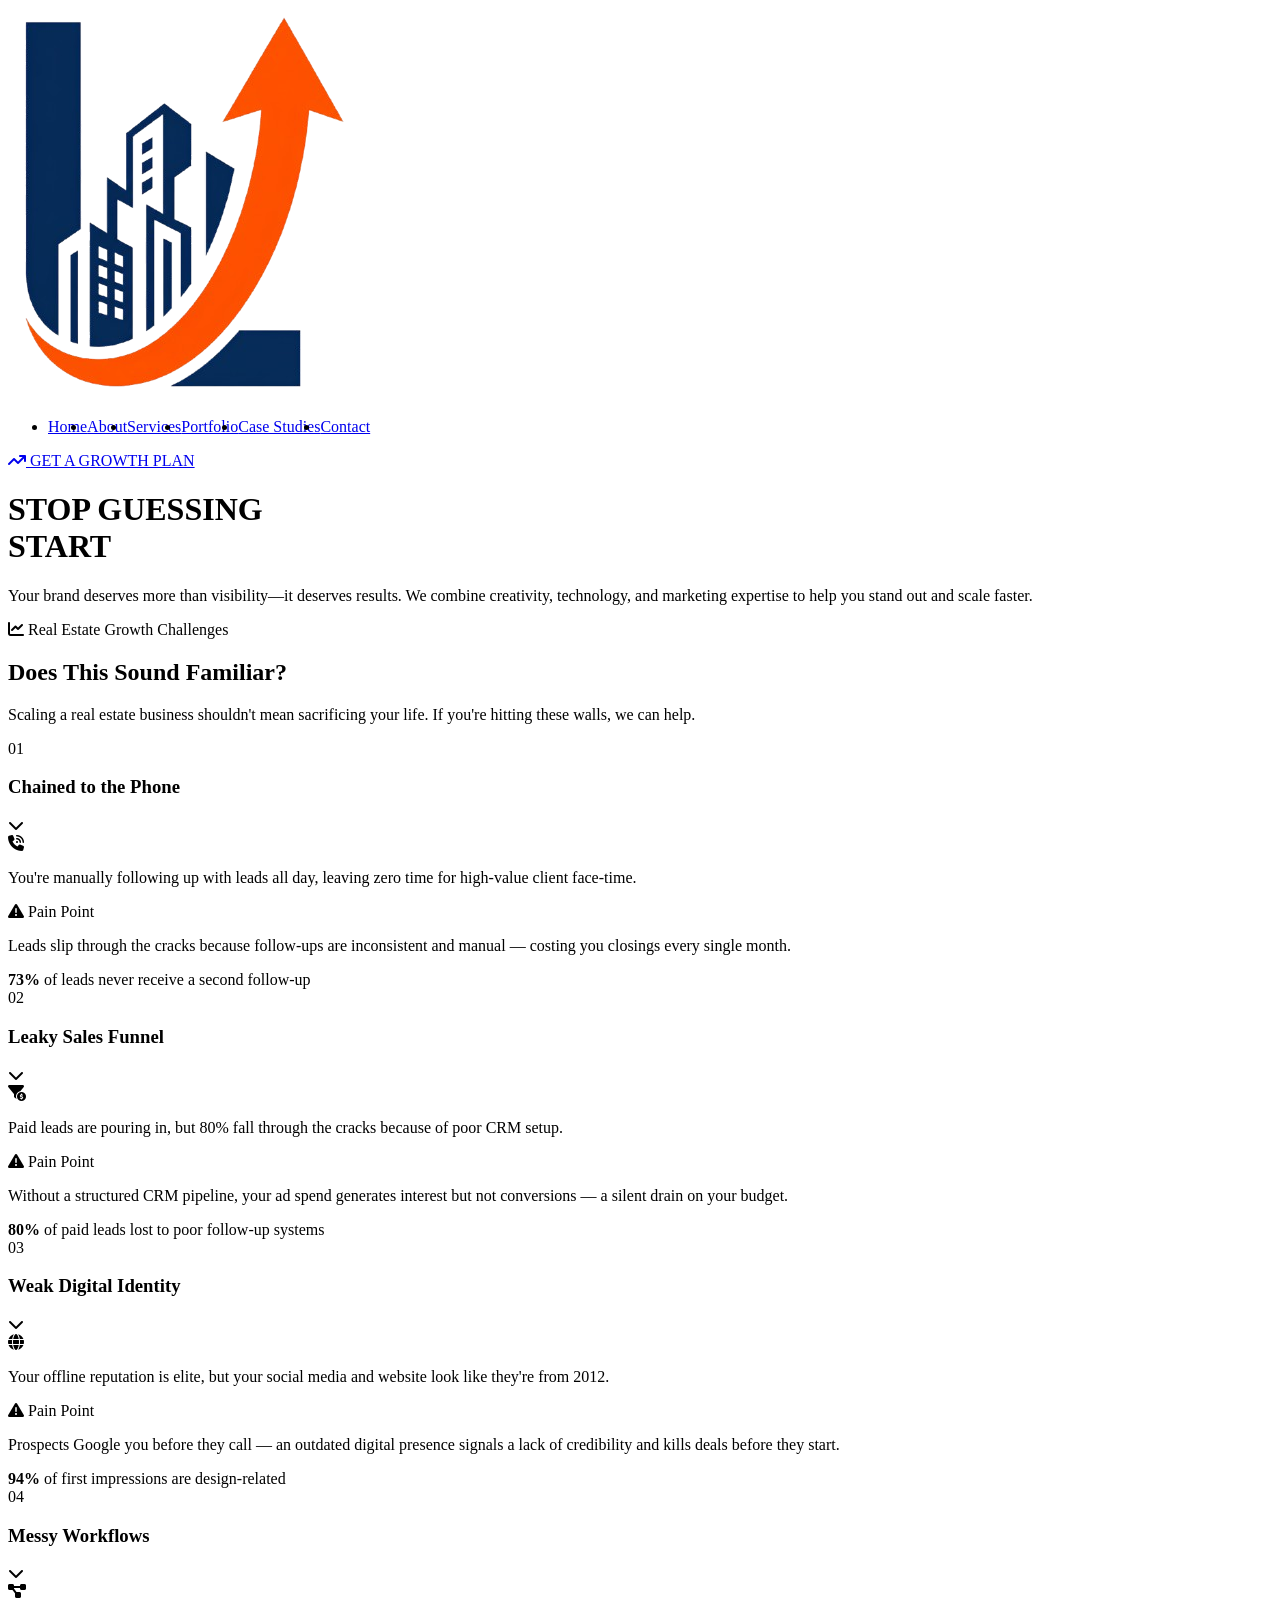
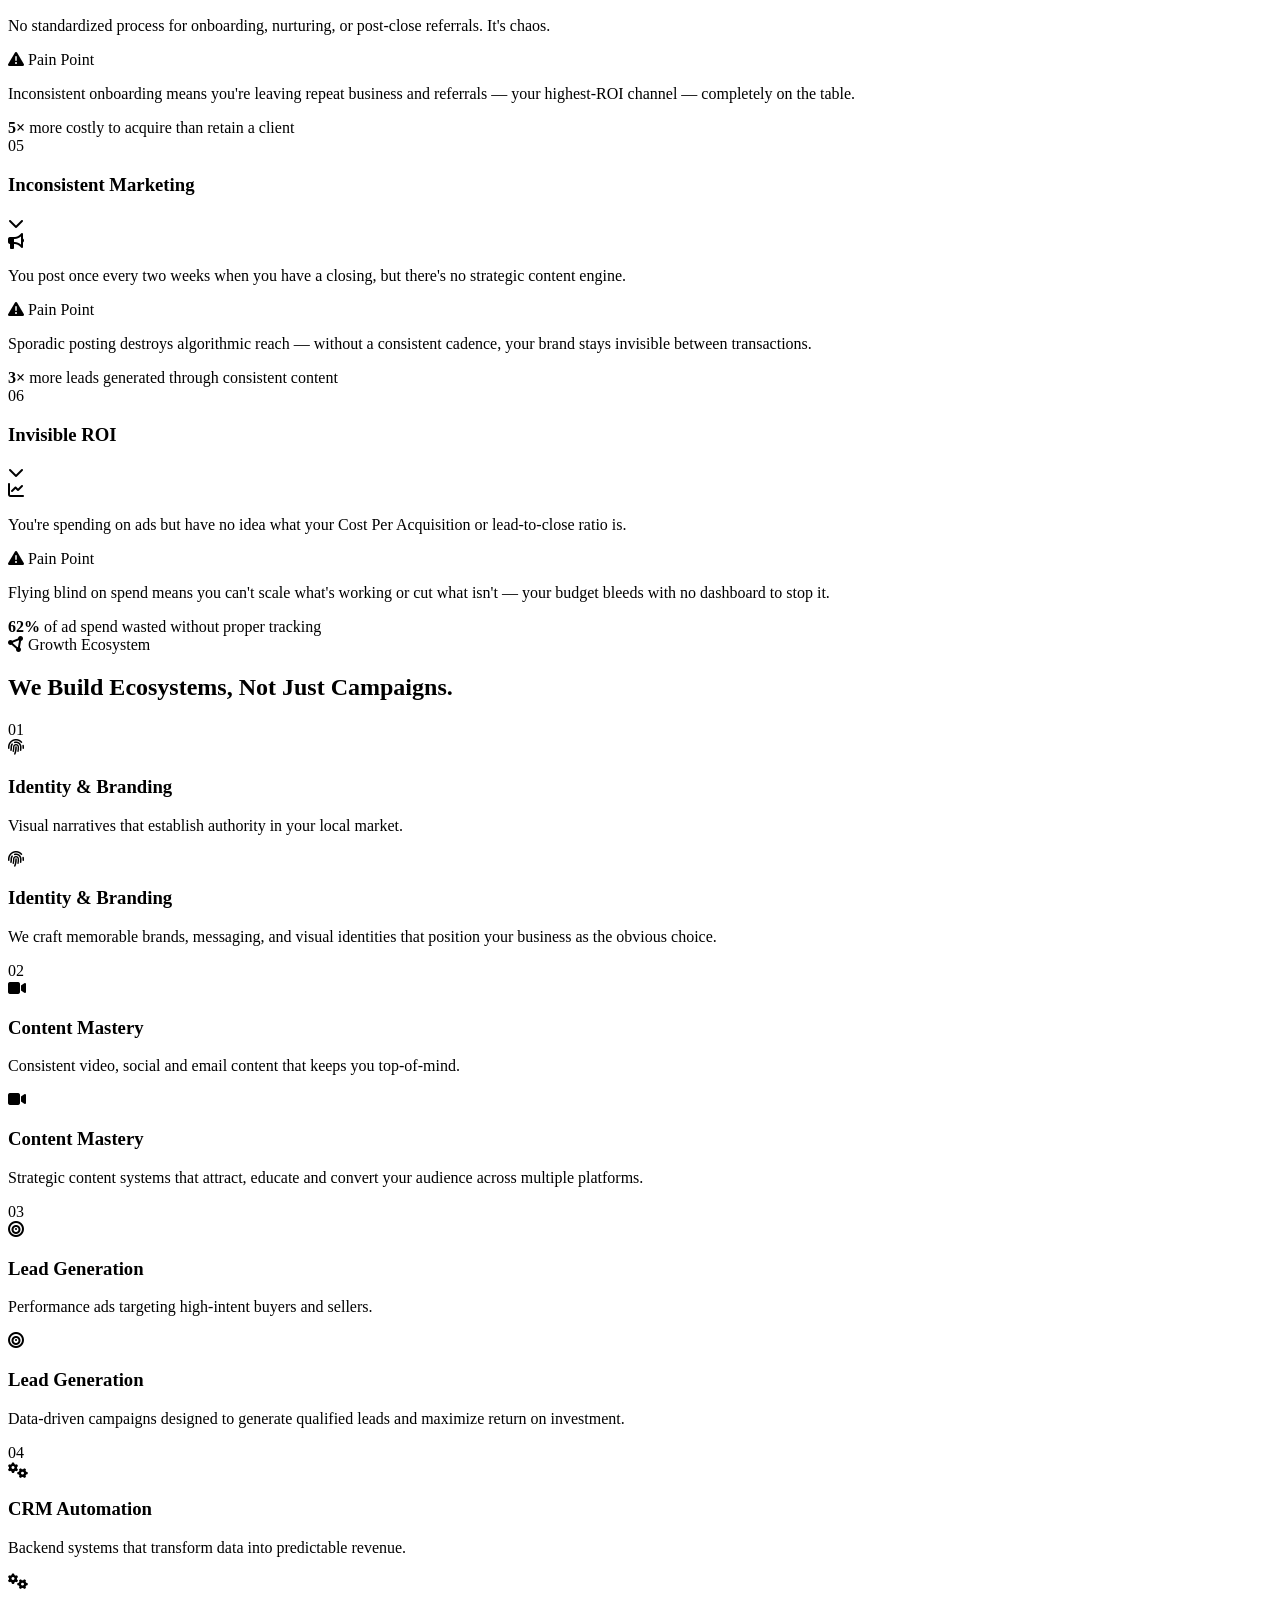
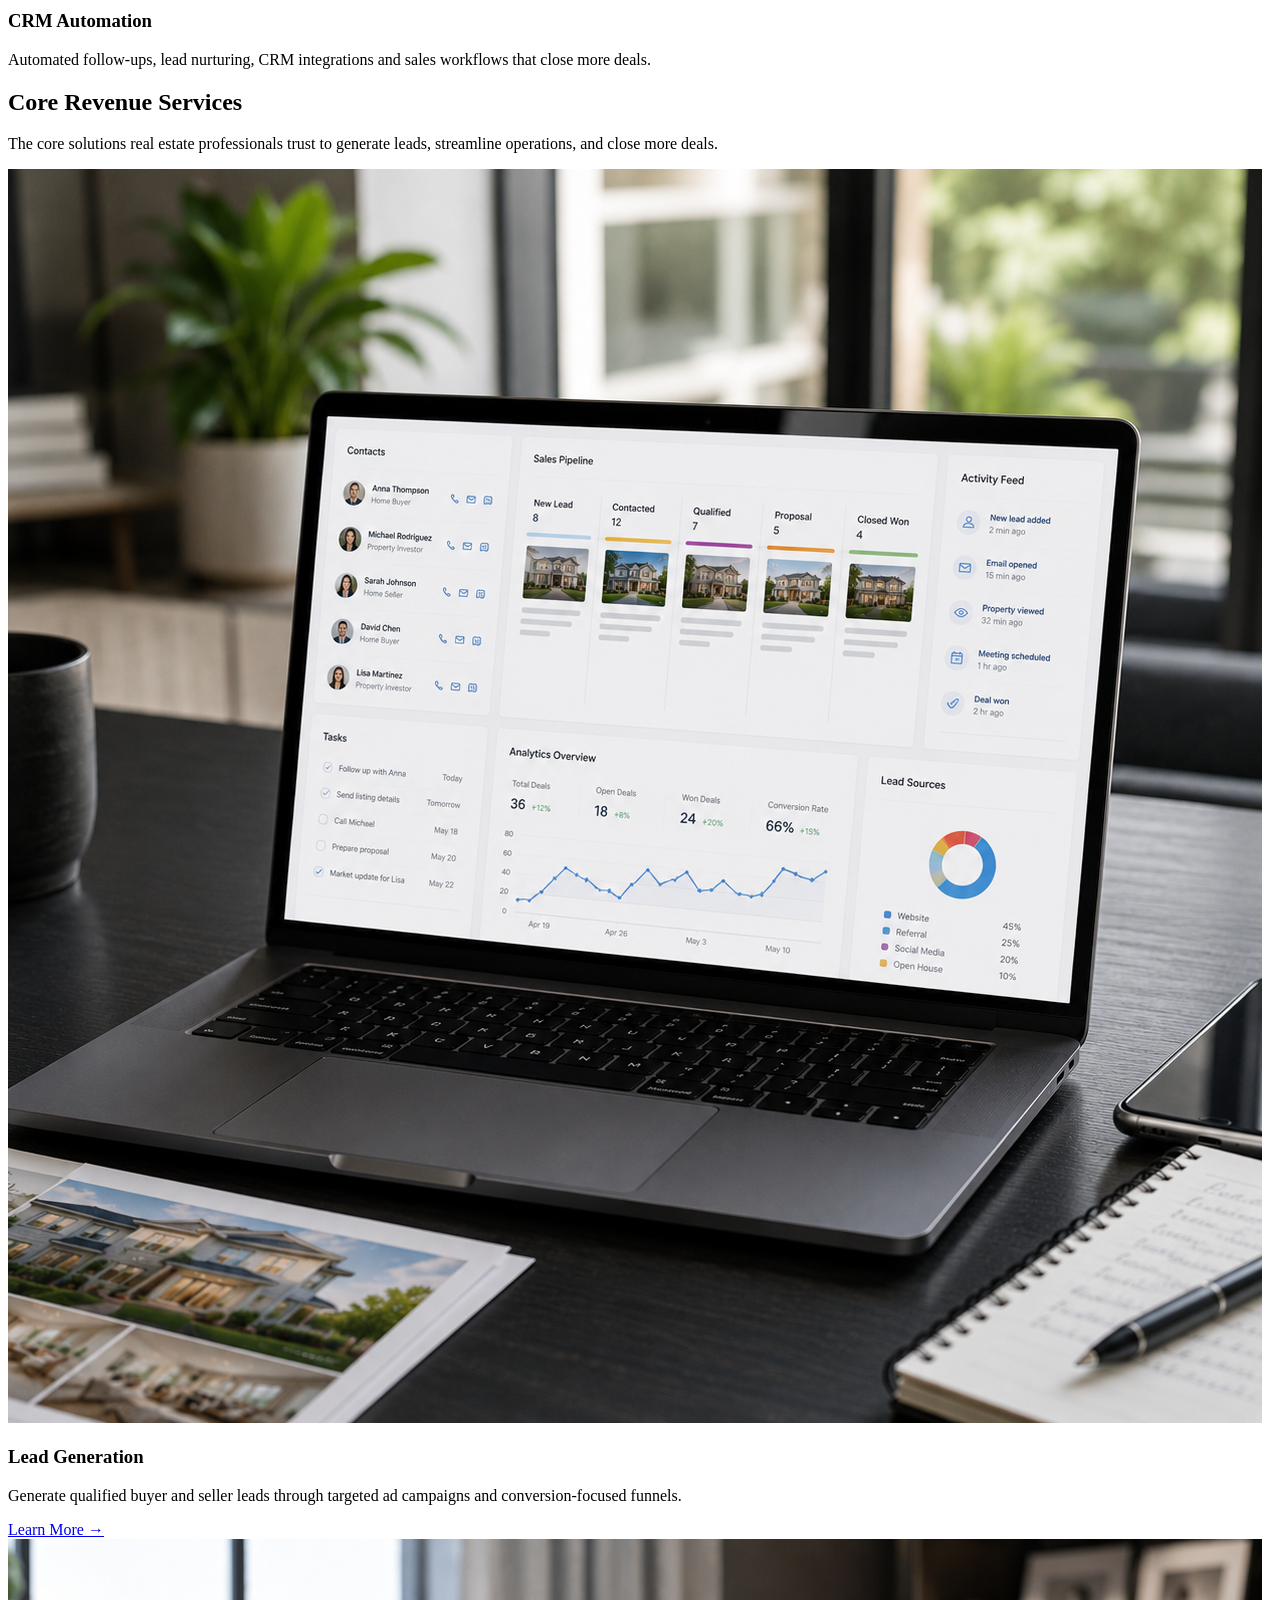
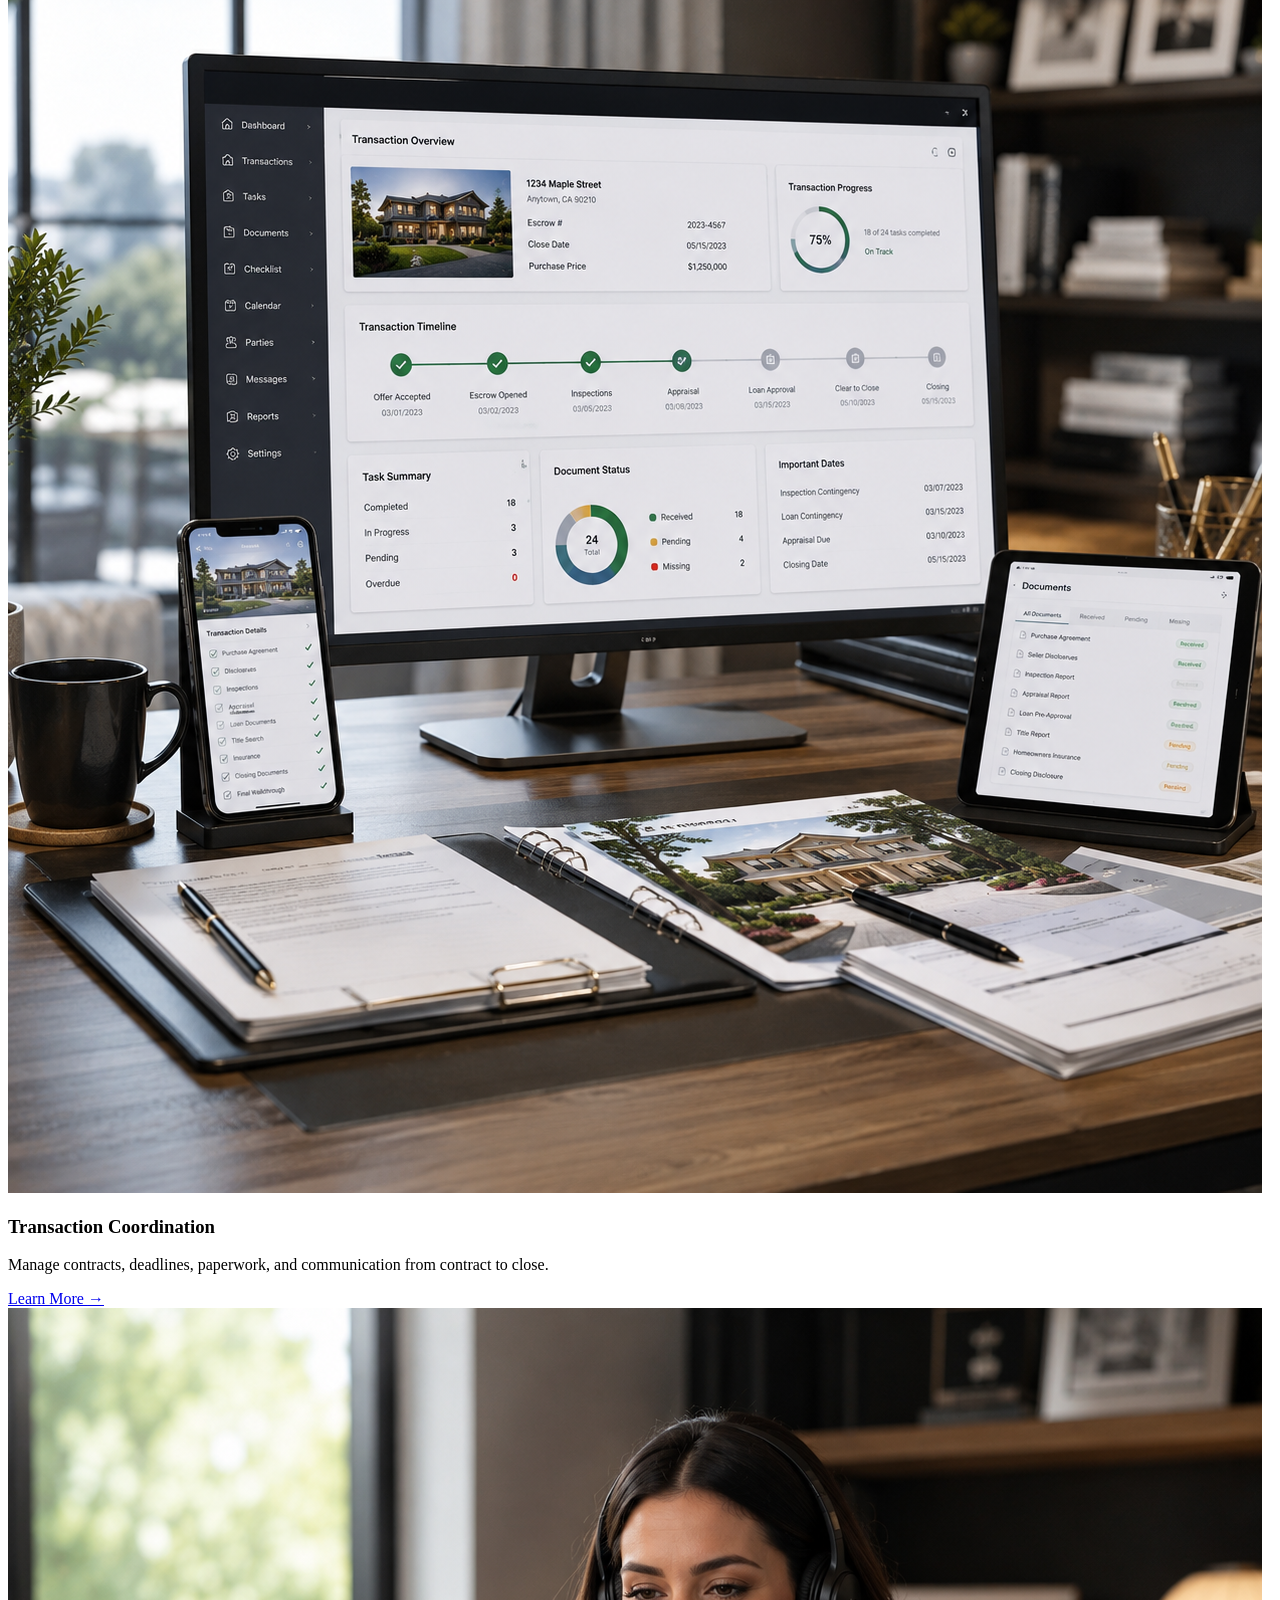
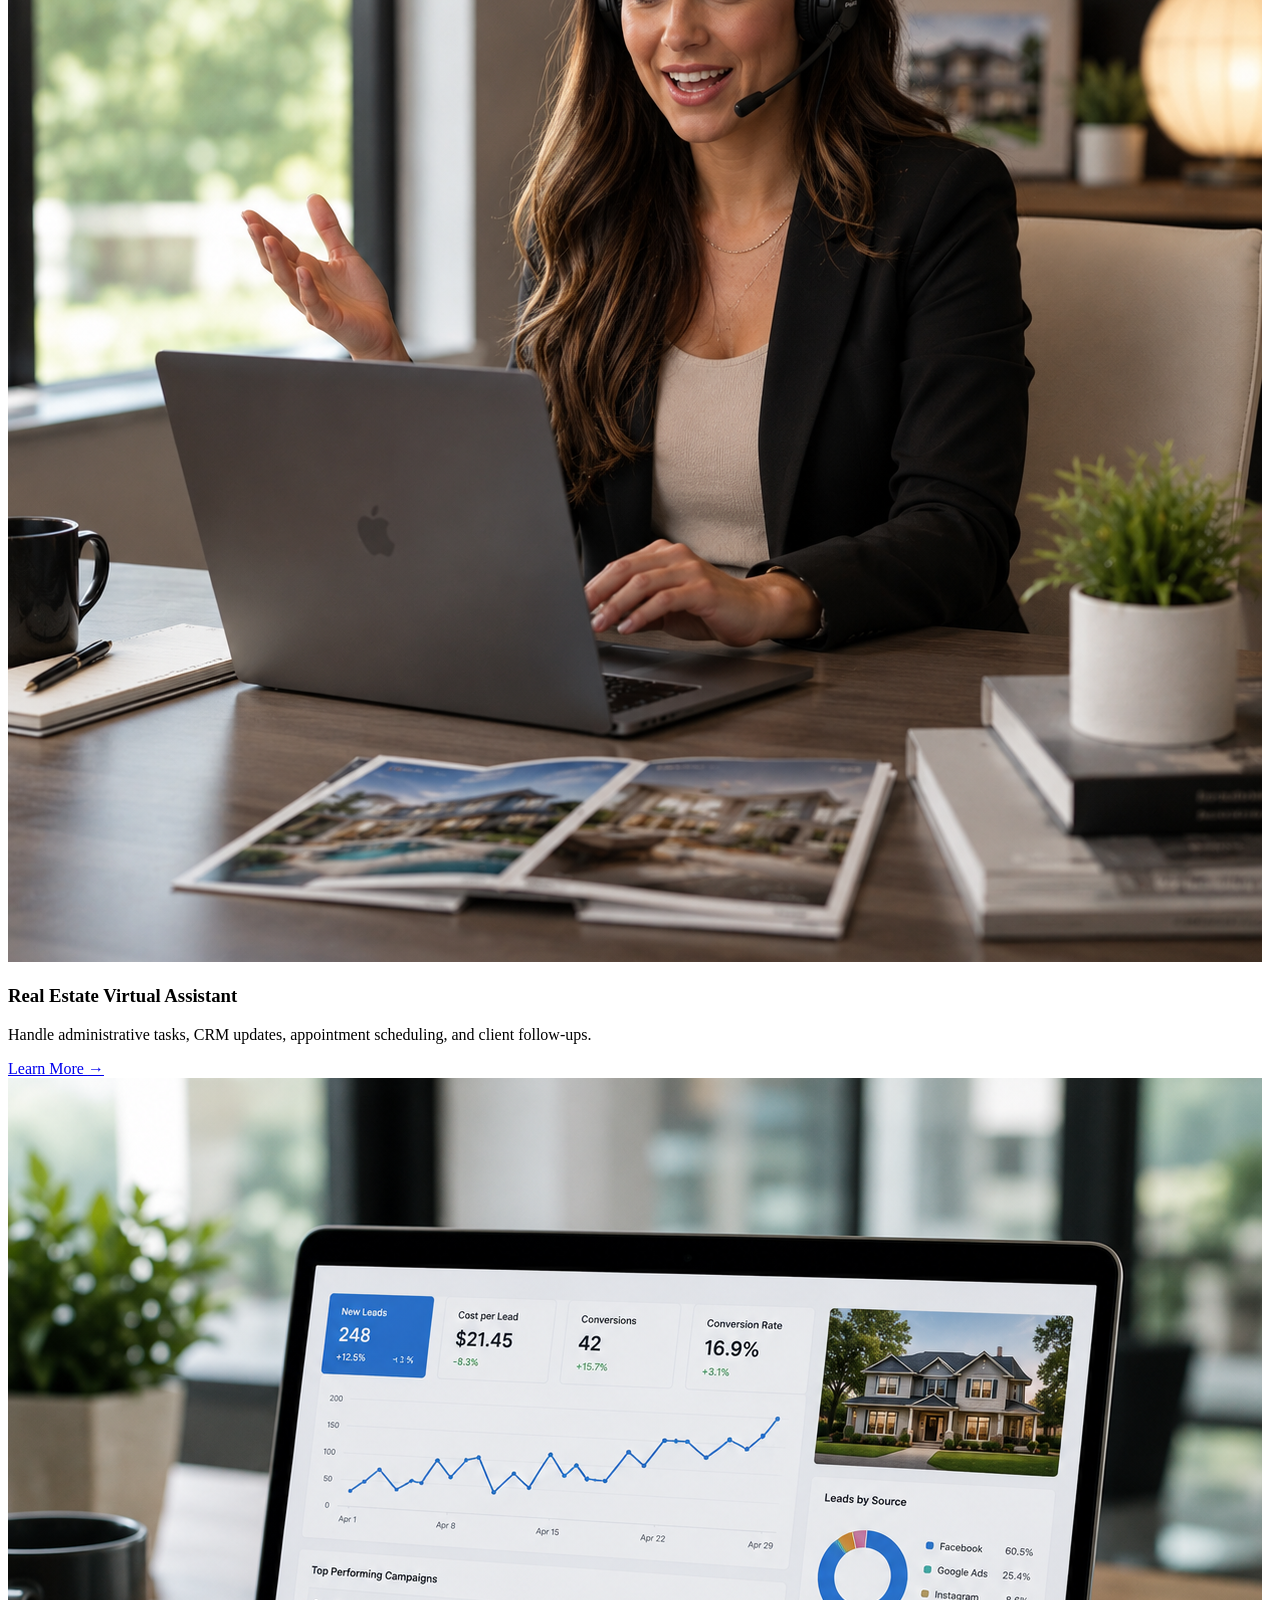
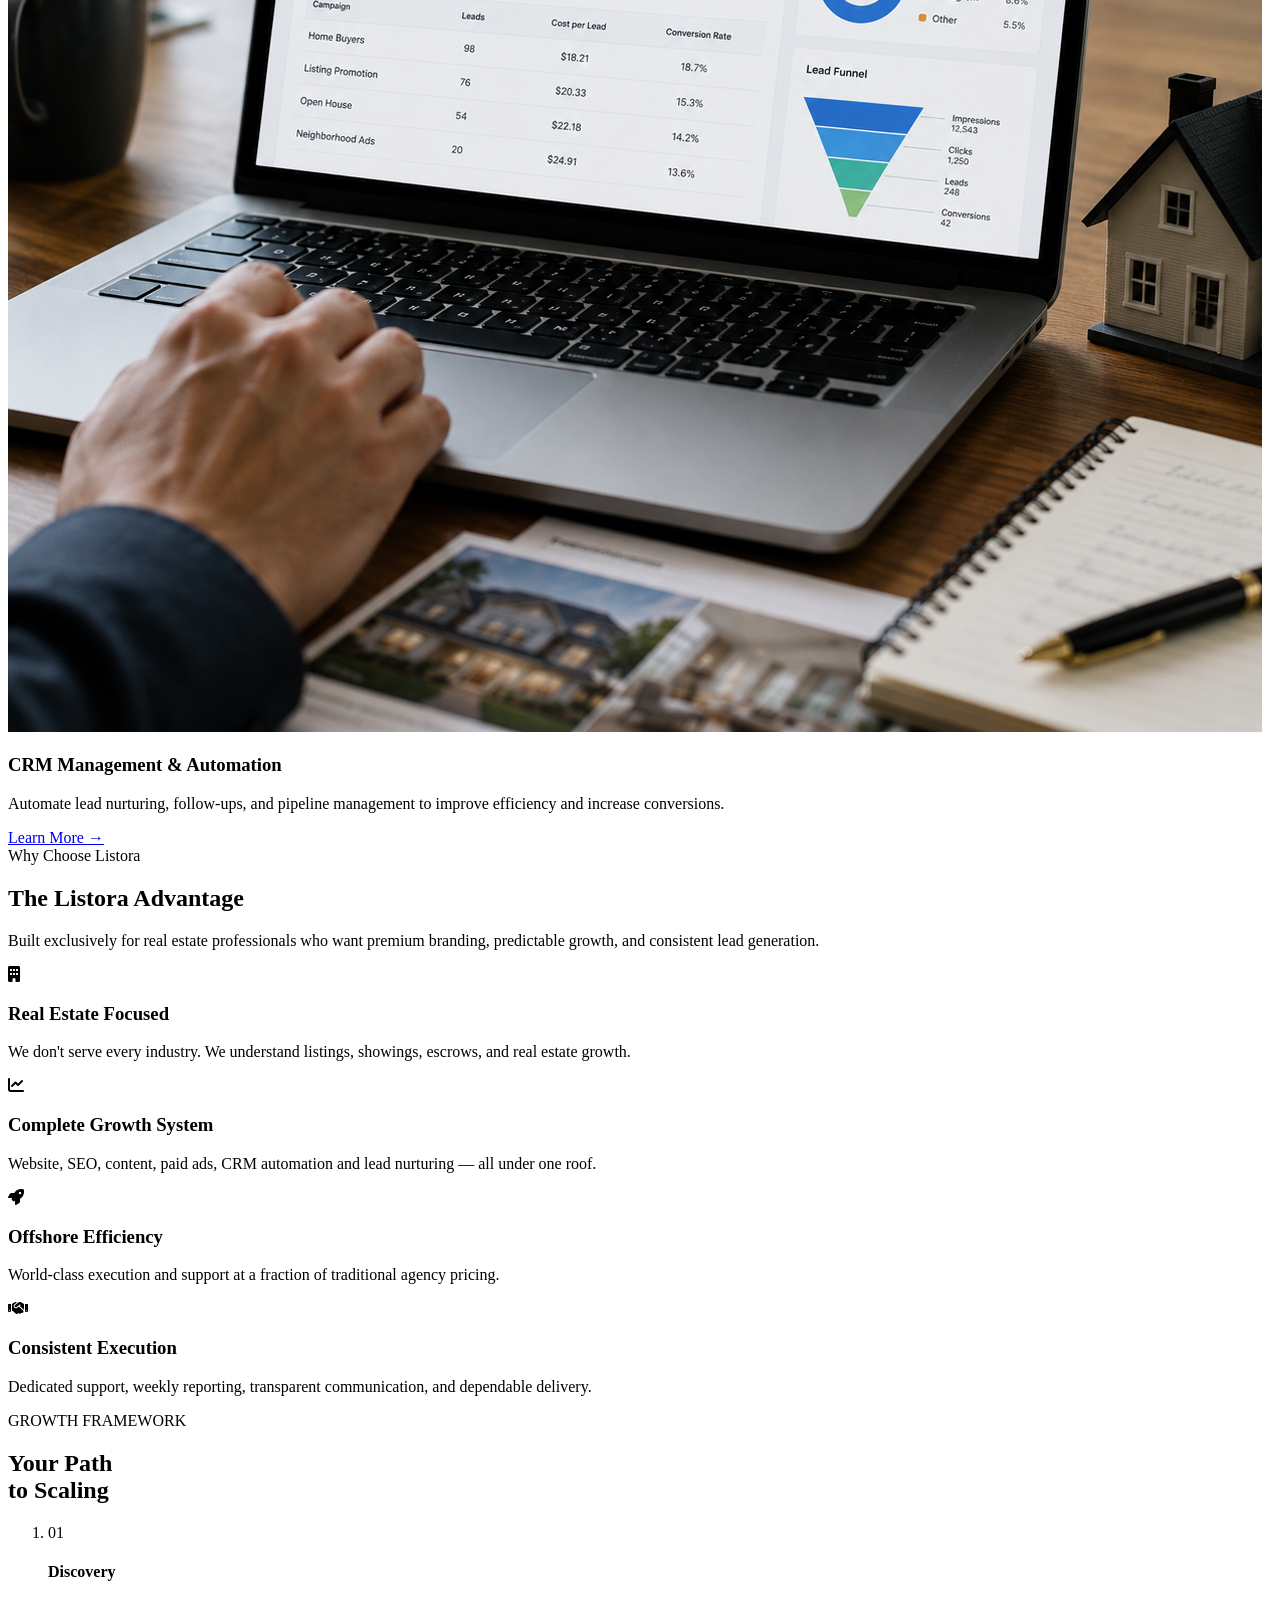
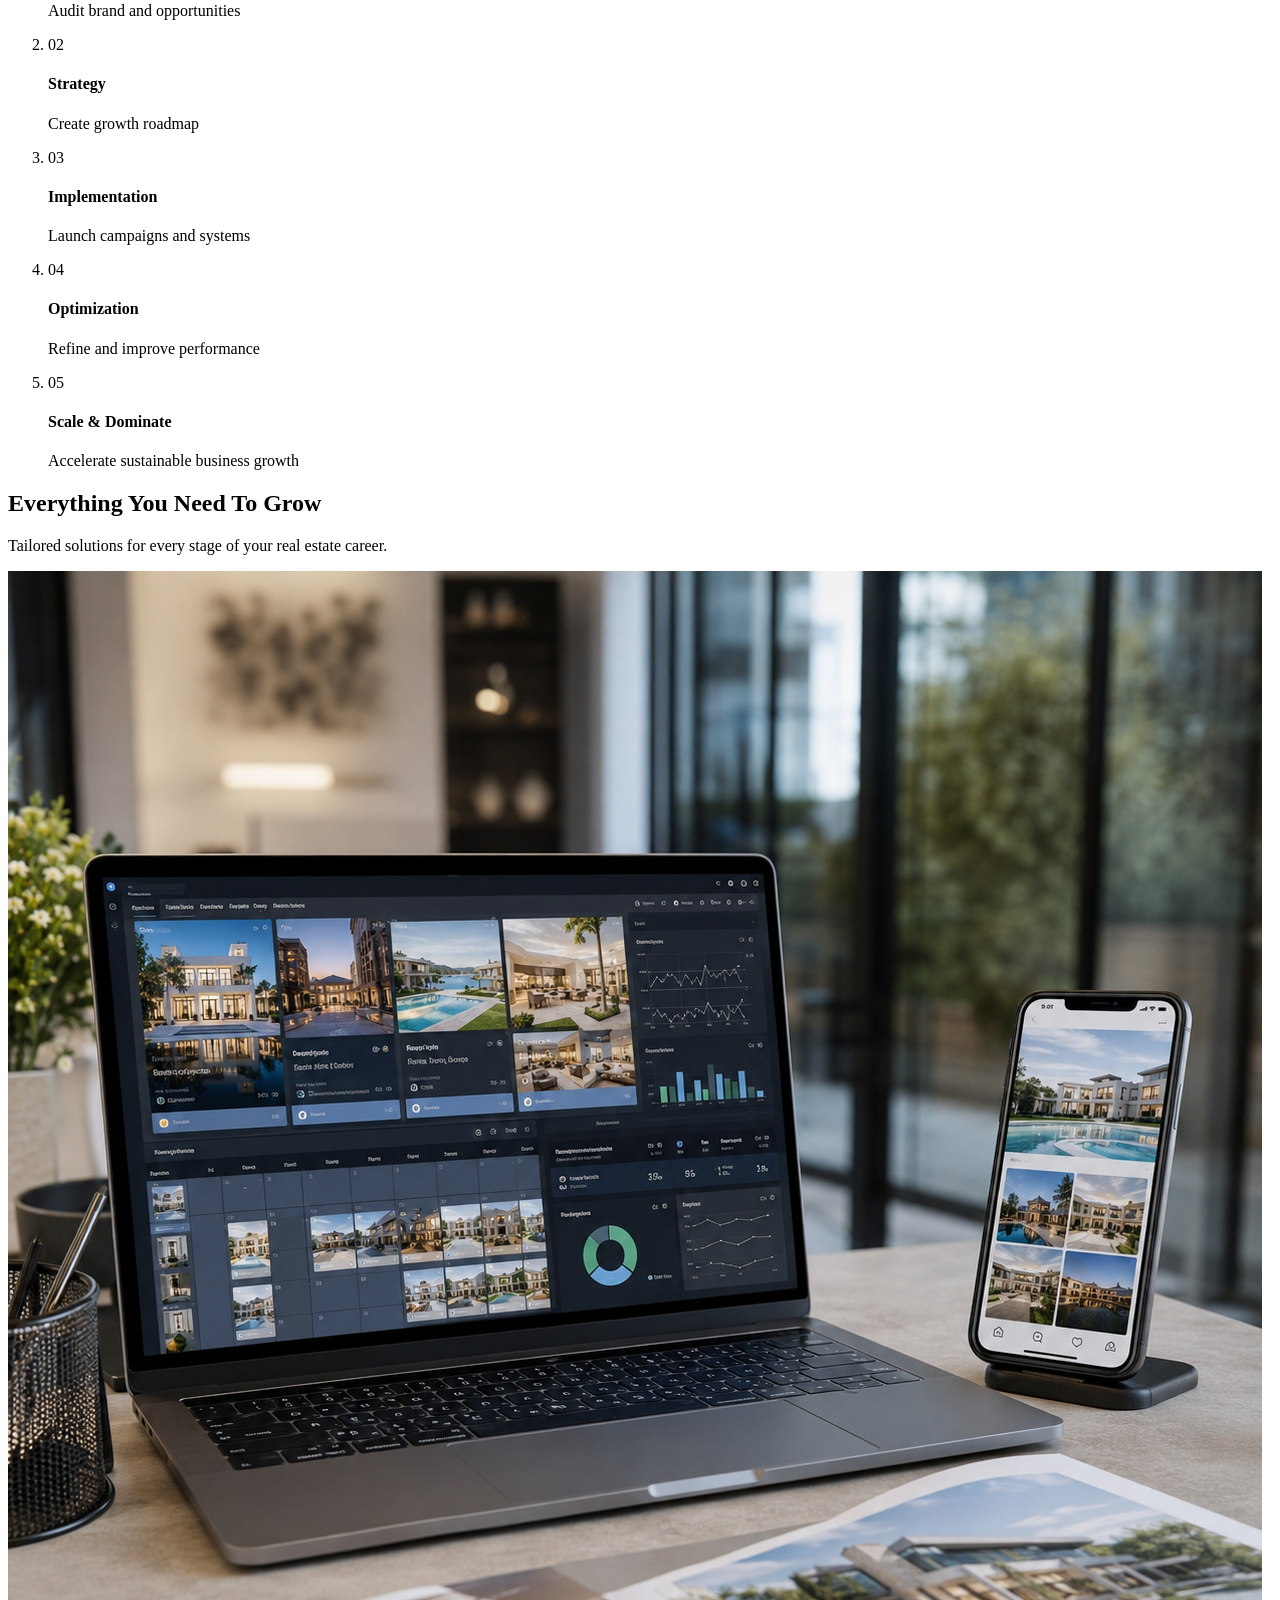
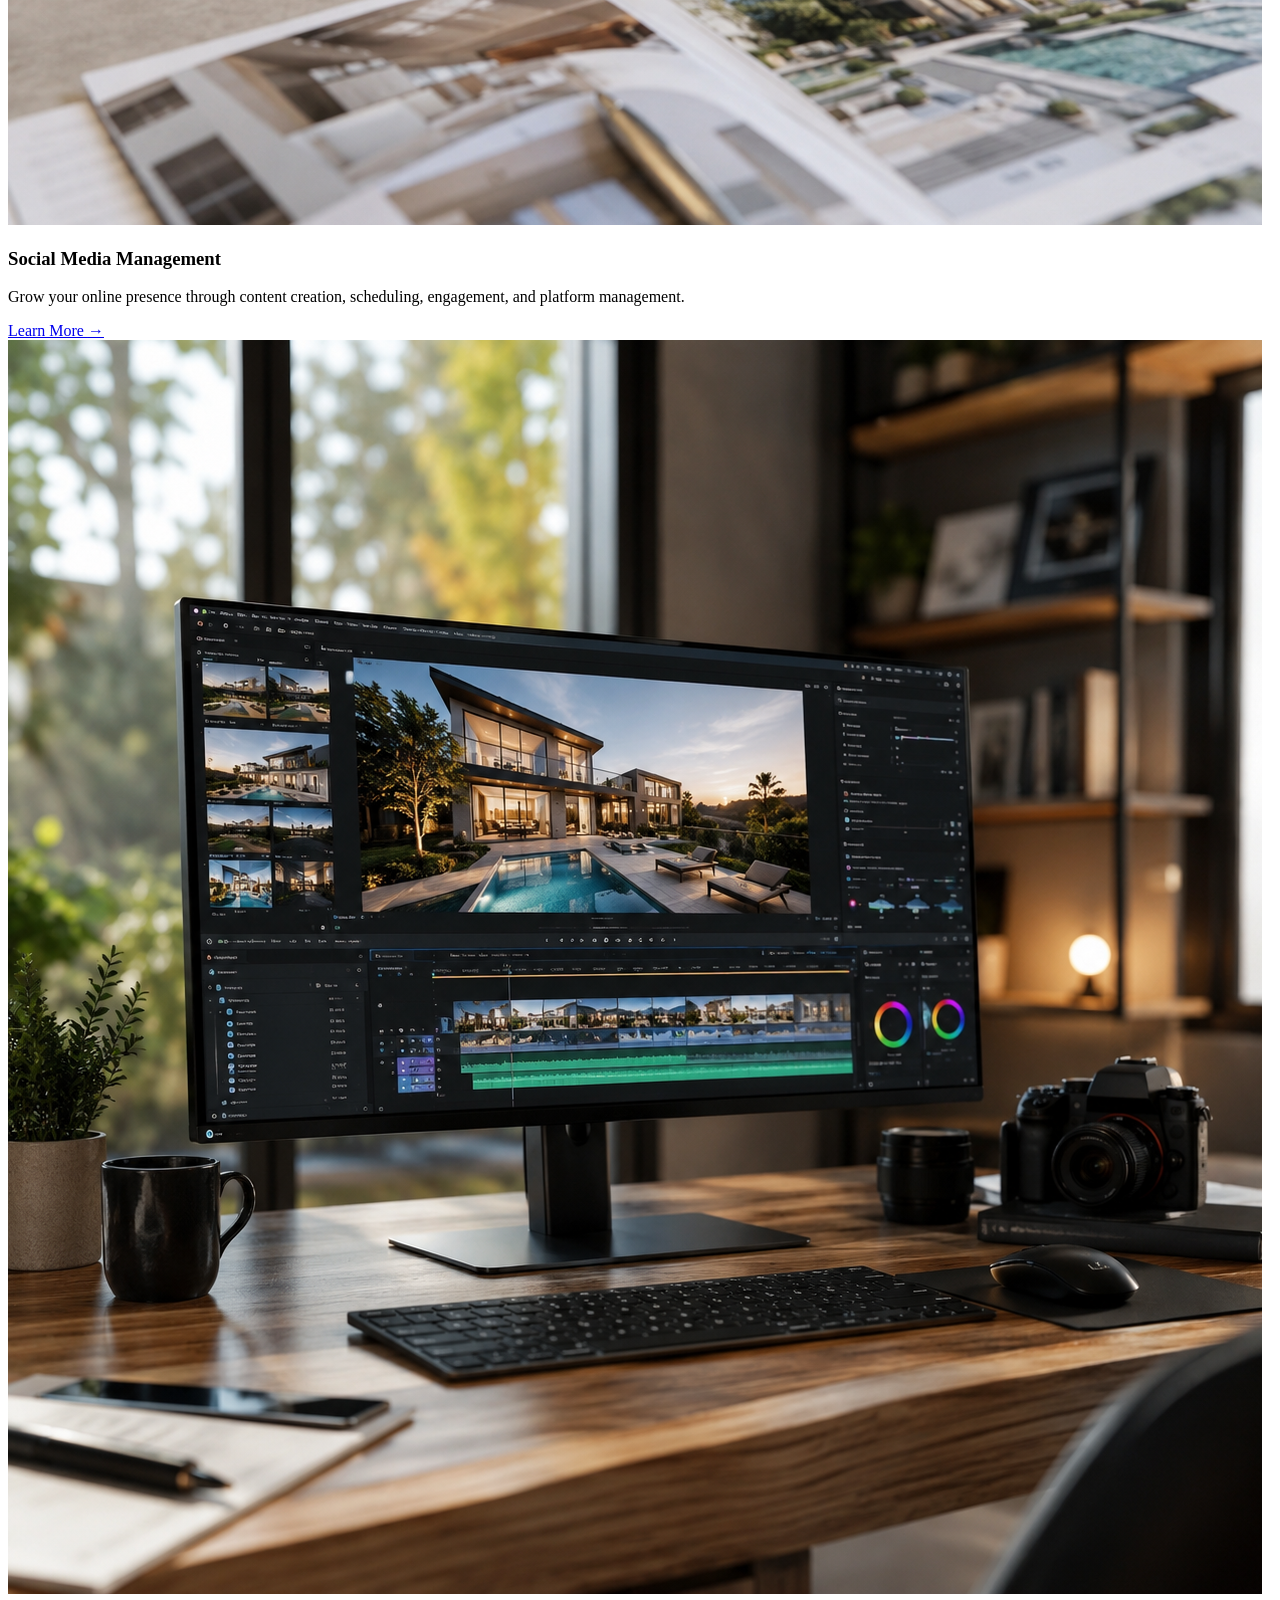
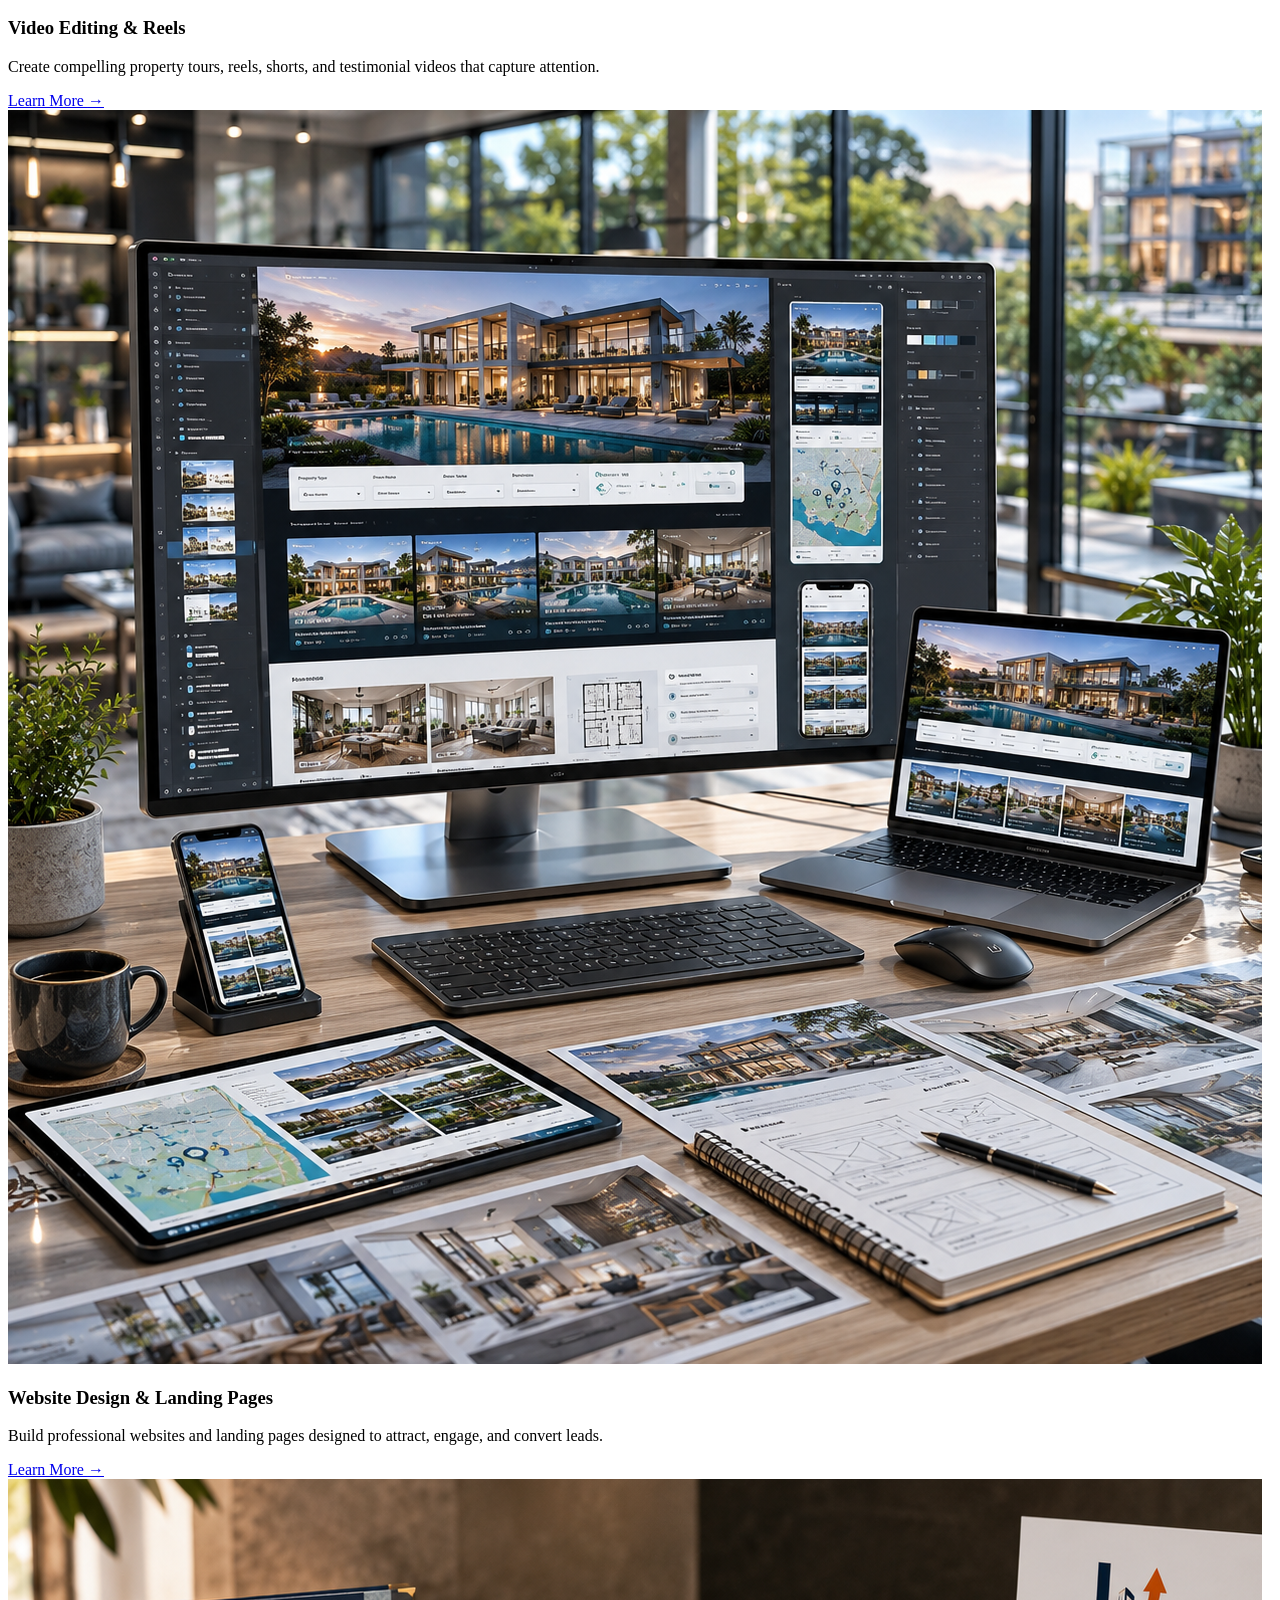
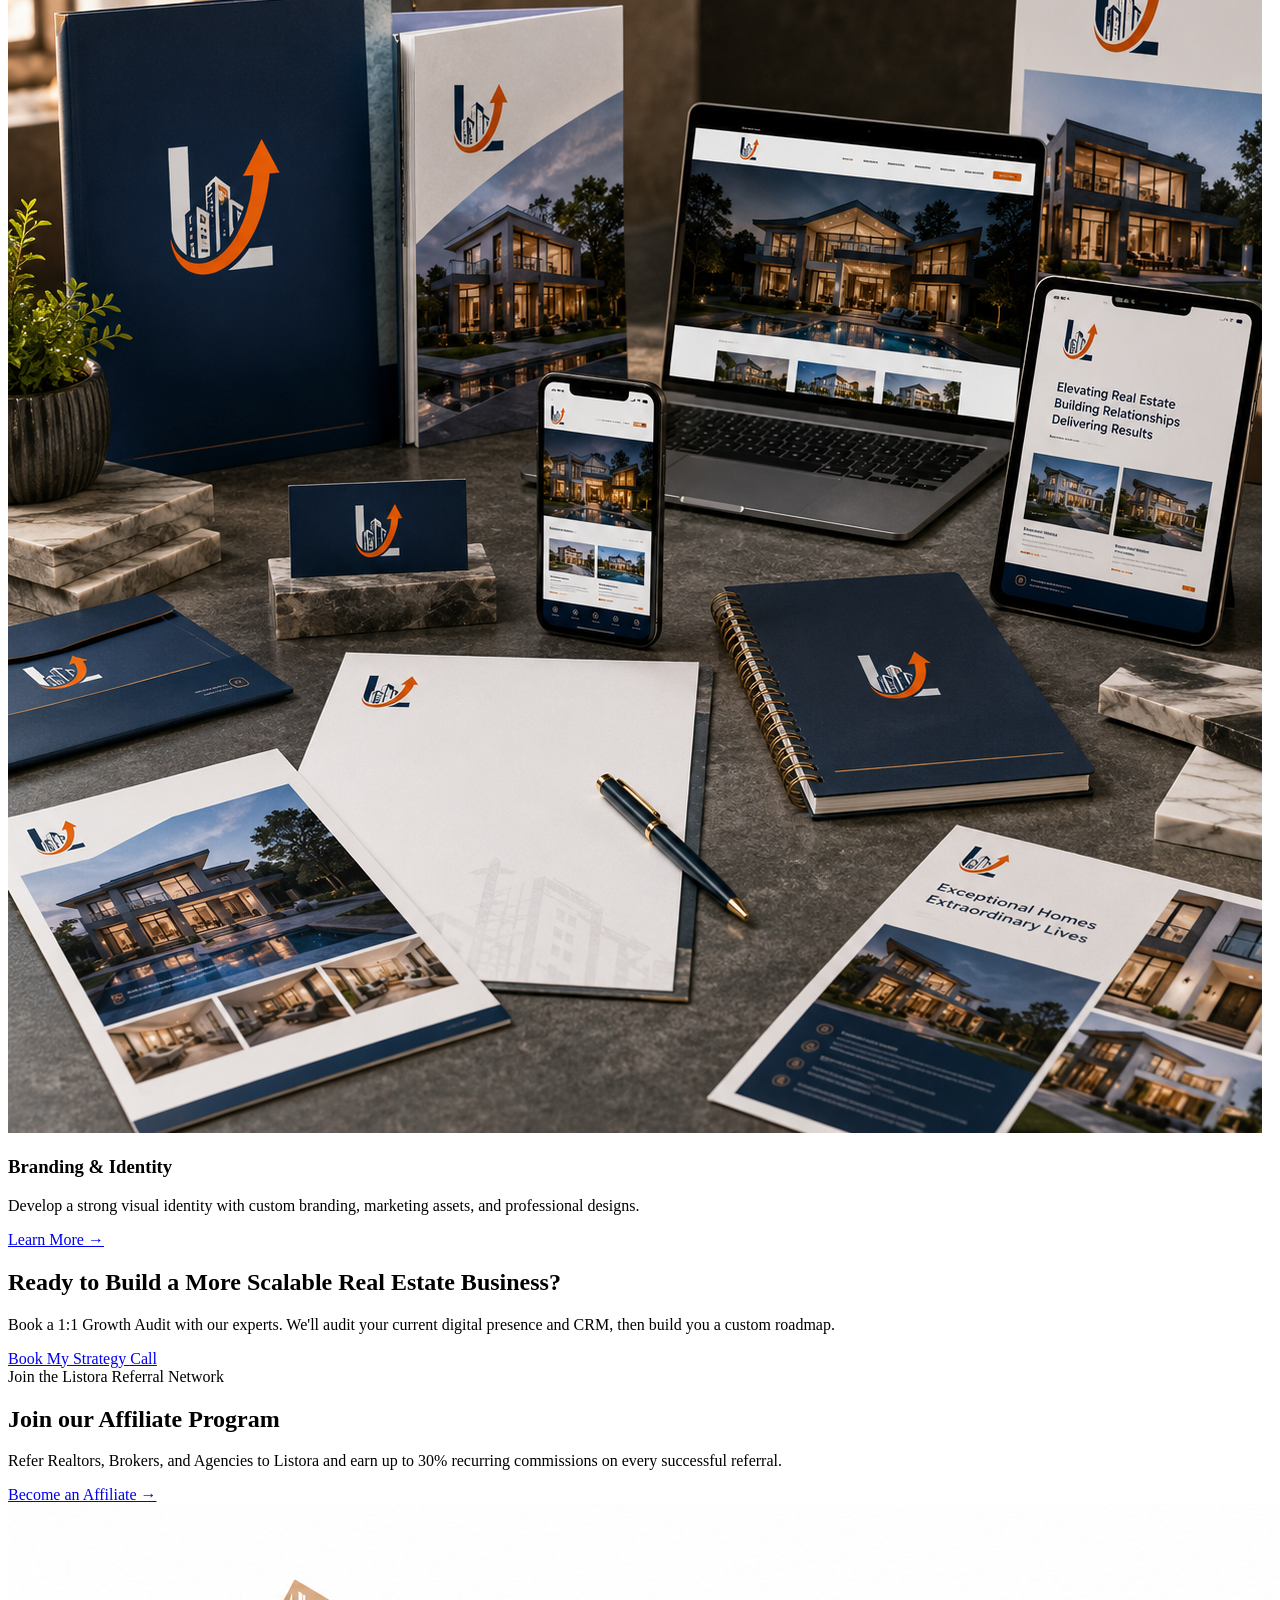
==== index.html @ a519c1d7 "Add files via upload" ====
<!DOCTYPE html>
<html lang="en">

<head>
    <meta charset="UTF-8">
    <meta name="viewport" content="width=device-width, initial-scale=1.0">
    <meta name="description"
        content="Listora — Smart Marketing Agency for Real Estate Professionals. Lead generation, CRM automation, branding, and content systems.">
    <title>Listora | Smart Marketing for Real Estate</title>

    <!-- Fonts: Poppins only (single active family) -->
    <link rel="preconnect" href="https://fonts.googleapis.com">
    <link rel="preconnect" href="https://fonts.gstatic.com" crossorigin>
    <link href="https://fonts.googleapis.com/css2?family=Poppins:wght@300;400;500;600;700;800&display=swap"
        rel="stylesheet">

    <!-- Icons -->
    <link rel="stylesheet" href="https://cdnjs.cloudflare.com/ajax/libs/font-awesome/6.6.0/css/all.min.css">

    <link rel="stylesheet" href="style.css">
    <link rel="stylesheet" href="drawer.css">
</head>

<body>

    <!-- ═══════════════════════════════════════════
       OVERLAY
  ═══════════════════════════════════════════ -->
    <div class="nav-overlay" id="navOverlay" aria-hidden="true"></div>

    <!-- ═══════════════════════════════════════════
       MOBILE DRAWER
  ═══════════════════════════════════════════ -->
    <nav class="nav-drawer" id="navDrawer" aria-label="Mobile navigation" aria-hidden="true">

        <div class="drawer-header">
            <a href="index.html" class="drawer-logo">
                <img src="logo.png" alt="Listora">
            </a>
            <button class="drawer-close-btn" id="drawerCloseBtn" aria-label="Close navigation">
                <span class="drawer-close-icon">
                    <span></span>
                    <span></span>
                </span>
            </button>
        </div>

        <ul class="drawer-links" role="list">
            <li class="drawer-link-item" style="--i:0">
                <a href="index.html" class="drawer-link active">
                    <span class="drawer-link-num">01</span>
                    <span class="drawer-link-text">Home</span>
                    <i class="fa-solid fa-arrow-right drawer-link-arrow" aria-hidden="true"></i>
                </a>
            </li>
            <li class="drawer-link-item" style="--i:1">
                <a href="about.html" class="drawer-link">
                    <span class="drawer-link-num">02</span>
                    <span class="drawer-link-text">About</span>
                    <i class="fa-solid fa-arrow-right drawer-link-arrow" aria-hidden="true"></i>
                </a>
            </li>
            <li class="drawer-link-item" style="--i:2">
                <a href="service.html" class="drawer-link">
                    <span class="drawer-link-num">03</span>
                    <span class="drawer-link-text">Services</span>
                    <i class="fa-solid fa-arrow-right drawer-link-arrow" aria-hidden="true"></i>
                </a>
            </li>
            <li class="drawer-link-item" style="--i:3">
                <a href="portfolio.html" class="drawer-link">
                    <span class="drawer-link-num">04</span>
                    <span class="drawer-link-text">Portfolio</span>
                    <i class="fa-solid fa-arrow-right drawer-link-arrow" aria-hidden="true"></i>
                </a>
            </li>
            <li class="drawer-link-item" style="--i:3">
                <a href="casestudies.html" class="drawer-link">
                    <span class="drawer-link-num">05</span>
                    <span class="drawer-link-text">Case Studies</span>
                    <i class="fa-solid fa-arrow-right drawer-link-arrow" aria-hidden="true"></i>
                </a>
            </li>
            <li class="drawer-link-item" style="--i:4">
                <a href="contact.html" class="drawer-link">
                    <span class="drawer-link-num">06</span>
                    <span class="drawer-link-text">Contact</span>
                    <i class="fa-solid fa-arrow-right drawer-link-arrow" aria-hidden="true"></i>
                </a>
            </li>
        </ul>

        <div class="drawer-cta-wrap" style="--i:5">
            <a href="contact.html" class="drawer-cta-btn">
                <i class="fa-solid fa-arrow-trend-up" aria-hidden="true"></i>
                GET A GROWTH PLAN
            </a>
        </div>

        <div class="drawer-footer" style="--i:6">
            <p class="drawer-footer-text">Smart Marketing Agency for Real Estate Professionals</p>
            <div class="drawer-social-links">
                <a href="#" aria-label="Instagram"><i class="fa-brands fa-instagram" aria-hidden="true"></i></a>
                <a href="#" aria-label="LinkedIn"><i class="fa-brands fa-linkedin-in" aria-hidden="true"></i></a>
                <a href="#" aria-label="Facebook"><i class="fa-brands fa-facebook-f" aria-hidden="true"></i></a>
                <a href="#" aria-label="X / Twitter"><i class="fa-brands fa-x-twitter" aria-hidden="true"></i></a>
            </div>
        </div>

        <div class="drawer-accent" aria-hidden="true"></div>
    </nav>

    <!-- ═══════════════════════════════════════════
       HERO
  ═══════════════════════════════════════════ -->
    <header class="hero">

        <nav class="navbar" aria-label="Primary navigation">
            <a href="index.html" class="logo">
                <img src="logo.png" alt="Listora home">
            </a>

            <ul class="nav-links" id="desktopNavLinks" role="list">
                <li><a href="index.html" class="active" aria-current="page">Home</a></li>
                <li><a href="about.html">About</a></li>
                <li><a href="service.html">Services</a></li>
                <li><a href="portfolio.html">Portfolio</a></li>
                <li><a href="casestudies.html">Case Studies</a></li>
                <li><a href="contact.html">Contact</a></li>
            </ul>

            <a href="contact.html" class="subscribe-btn">
                <i class="fa-solid fa-arrow-trend-up" aria-hidden="true"></i>
                GET A GROWTH PLAN
            </a>

            <button class="menu-btn" id="menuBtn" aria-label="Open navigation" aria-expanded="false"
                aria-controls="navDrawer">
                <span></span>
                <span></span>
                <span></span>
            </button>
        </nav>

        <div class="hero-content">
            <h1>
                STOP GUESSING <br>START
                <span class="typing-text" aria-live="polite"></span>
            </h1>
            <p>
                Your brand deserves more than visibility—it deserves results. We combine creativity, technology, and
                marketing expertise to help you stand out and scale faster.
            </p>
        </div>

    </header>

    <main>

        <!-- ═══════════════════════════════════════════
         PROBLEMS
    ═══════════════════════════════════════════ -->
        <section class="problems-section">
            <div class="container">

                <!-- ── Header ─────────────────────────────────────────── -->
                <div class="section-header">

                    <span class="section-tag">
                        <span class="tag-dot"></span>
                        <i class="fa-solid fa-chart-line"></i>
                        Real Estate Growth Challenges
                    </span>

                    <h2>Does This Sound <span class="gradient-text">Familiar?</span></h2>

                    <p>Scaling a real estate business shouldn't mean sacrificing your life.
                        If you're hitting these walls, we can help.</p>

                </div>

                <!-- ── Grid ───────────────────────────────────────────── -->
                <div class="cards-grid">

                    <!-- Card 1 -->
                    <article class="problem-card" data-index="0">

                        <!-- TOP: navy accordion header (always visible) -->
                        <div class="card-header" role="button" tabindex="0" aria-expanded="false"
                            aria-controls="panel-0">
                            <div class="header-left">
                                <span class="card-num">01</span>
                                <h3>Chained to the Phone</h3>
                            </div>
                            <span class="toggle-btn">
                                <i class="fas fa-chevron-down"></i>
                            </span>
                        </div>

                        <!-- MIDDLE: card body (hover fill target) -->
                        <div class="card-body">
                            <div class="icon-box">
                                <i class="fas fa-phone-volume"></i>
                            </div>
                            <p class="card-desc">You're manually following up with leads all day,
                                leaving zero time for high-value client face-time.</p>
                        </div>

                        <!-- BOTTOM: pain point panel (drops from top on click) -->
                        <div class="pain-panel" id="panel-0" role="region" aria-hidden="true">
                            <div class="pain-inner">
                                <span class="pain-badge">
                                    <i class="fas fa-triangle-exclamation"></i> Pain Point
                                </span>
                                <p>Leads slip through the cracks because follow-ups are inconsistent
                                    and manual — costing you closings every single month.</p>
                                <div class="stat-row">
                                    <strong>73%</strong>
                                    <span>of leads never receive a second follow-up</span>
                                </div>
                            </div>
                        </div>

                    </article>

                    <!-- Card 2 -->
                    <article class="problem-card" data-index="1">
                        <div class="card-header" role="button" tabindex="0" aria-expanded="false"
                            aria-controls="panel-1">
                            <div class="header-left">
                                <span class="card-num">02</span>
                                <h3>Leaky Sales Funnel</h3>
                            </div>
                            <span class="toggle-btn"><i class="fas fa-chevron-down"></i></span>
                        </div>
                        <div class="card-body">
                            <div class="icon-box"><i class="fas fa-filter-circle-dollar"></i></div>
                            <p class="card-desc">Paid leads are pouring in, but 80% fall through
                                the cracks because of poor CRM setup.</p>
                        </div>
                        <div class="pain-panel" id="panel-1" role="region" aria-hidden="true">
                            <div class="pain-inner">
                                <span class="pain-badge"><i class="fas fa-triangle-exclamation"></i> Pain Point</span>
                                <p>Without a structured CRM pipeline, your ad spend generates interest
                                    but not conversions — a silent drain on your budget.</p>
                                <div class="stat-row">
                                    <strong>80%</strong>
                                    <span>of paid leads lost to poor follow-up systems</span>
                                </div>
                            </div>
                        </div>
                    </article>

                    <!-- Card 3 -->
                    <article class="problem-card" data-index="2">
                        <div class="card-header" role="button" tabindex="0" aria-expanded="false"
                            aria-controls="panel-2">
                            <div class="header-left">
                                <span class="card-num">03</span>
                                <h3>Weak Digital Identity</h3>
                            </div>
                            <span class="toggle-btn"><i class="fas fa-chevron-down"></i></span>
                        </div>
                        <div class="card-body">
                            <div class="icon-box"><i class="fas fa-globe"></i></div>
                            <p class="card-desc">Your offline reputation is elite, but your social media
                                and website look like they're from 2012.</p>
                        </div>
                        <div class="pain-panel" id="panel-2" role="region" aria-hidden="true">
                            <div class="pain-inner">
                                <span class="pain-badge"><i class="fas fa-triangle-exclamation"></i> Pain Point</span>
                                <p>Prospects Google you before they call — an outdated digital presence
                                    signals a lack of credibility and kills deals before they start.</p>
                                <div class="stat-row">
                                    <strong>94%</strong>
                                    <span>of first impressions are design-related</span>
                                </div>
                            </div>
                        </div>
                    </article>

                    <!-- Card 4 -->
                    <article class="problem-card" data-index="3">
                        <div class="card-header" role="button" tabindex="0" aria-expanded="false"
                            aria-controls="panel-3">
                            <div class="header-left">
                                <span class="card-num">04</span>
                                <h3>Messy Workflows</h3>
                            </div>
                            <span class="toggle-btn"><i class="fas fa-chevron-down"></i></span>
                        </div>
                        <div class="card-body">
                            <div class="icon-box"><i class="fas fa-diagram-project"></i></div>
                            <p class="card-desc">No standardized process for onboarding, nurturing,
                                or post-close referrals. It's chaos.</p>
                        </div>
                        <div class="pain-panel" id="panel-3" role="region" aria-hidden="true">
                            <div class="pain-inner">
                                <span class="pain-badge"><i class="fas fa-triangle-exclamation"></i> Pain Point</span>
                                <p>Inconsistent onboarding means you're leaving repeat business and
                                    referrals — your highest-ROI channel — completely on the table.</p>
                                <div class="stat-row">
                                    <strong>5×</strong>
                                    <span>more costly to acquire than retain a client</span>
                                </div>
                            </div>
                        </div>
                    </article>

                    <!-- Card 5 -->
                    <article class="problem-card" data-index="4">
                        <div class="card-header" role="button" tabindex="0" aria-expanded="false"
                            aria-controls="panel-4">
                            <div class="header-left">
                                <span class="card-num">05</span>
                                <h3>Inconsistent Marketing</h3>
                            </div>
                            <span class="toggle-btn"><i class="fas fa-chevron-down"></i></span>
                        </div>
                        <div class="card-body">
                            <div class="icon-box"><i class="fas fa-bullhorn"></i></div>
                            <p class="card-desc">You post once every two weeks when you have a closing,
                                but there's no strategic content engine.</p>
                        </div>
                        <div class="pain-panel" id="panel-4" role="region" aria-hidden="true">
                            <div class="pain-inner">
                                <span class="pain-badge"><i class="fas fa-triangle-exclamation"></i> Pain Point</span>
                                <p>Sporadic posting destroys algorithmic reach — without a consistent
                                    cadence, your brand stays invisible between transactions.</p>
                                <div class="stat-row">
                                    <strong>3×</strong>
                                    <span>more leads generated through consistent content</span>
                                </div>
                            </div>
                        </div>
                    </article>

                    <!-- Card 6 -->
                    <article class="problem-card" data-index="5">
                        <div class="card-header" role="button" tabindex="0" aria-expanded="false"
                            aria-controls="panel-5">
                            <div class="header-left">
                                <span class="card-num">06</span>
                                <h3>Invisible ROI</h3>
                            </div>
                            <span class="toggle-btn"><i class="fas fa-chevron-down"></i></span>
                        </div>
                        <div class="card-body">
                            <div class="icon-box"><i class="fas fa-chart-line"></i></div>
                            <p class="card-desc">You're spending on ads but have no idea what your
                                Cost Per Acquisition or lead-to-close ratio is.</p>
                        </div>
                        <div class="pain-panel" id="panel-5" role="region" aria-hidden="true">
                            <div class="pain-inner">
                                <span class="pain-badge"><i class="fas fa-triangle-exclamation"></i> Pain Point</span>
                                <p>Flying blind on spend means you can't scale what's working or cut
                                    what isn't — your budget bleeds with no dashboard to stop it.</p>
                                <div class="stat-row">
                                    <strong>62%</strong>
                                    <span>of ad spend wasted without proper tracking</span>
                                </div>
                            </div>
                        </div>
                    </article>

                </div><!-- /.cards-grid -->
            </div><!-- /.container -->
        </section>

        <!-- ═══════════════════════════════════════════
         ECOSYSTEM
    ═══════════════════════════════════════════ -->
        <section class="ecosystem" aria-labelledby="ecosystem-heading">
            <div class="container">

                <div class="section-tag">
                    <i class="fa-solid fa-circle-nodes" aria-hidden="true"></i>
                    <span>Growth Ecosystem</span>
                </div>

                <h2 id="ecosystem-heading">We Build Ecosystems, Not Just Campaigns.</h2>

                <!-- Card 1 -->
                <article class="flip-card">
                    <div class="flip-card-inner">
                        <div class="flip-card-front">
                            <span class="number" aria-hidden="true">01</span>
                            <div class="icon-box">
                                <i class="fa-solid fa-fingerprint" aria-hidden="true"></i>
                            </div>
                            <div class="content">
                                <h3>Identity &amp; Branding</h3>
                                <p>Visual narratives that establish authority in your local market.</p>
                            </div>
                        </div>
                        <div class="flip-card-back">
                            <i class="fa-solid fa-fingerprint" aria-hidden="true"></i>
                            <h3>Identity &amp; Branding</h3>
                            <p>We craft memorable brands, messaging, and visual identities that position your business
                                as the obvious choice.</p>
                        </div>
                    </div>
                </article>

                <!-- Card 2 -->
                <article class="flip-card">
                    <div class="flip-card-inner">
                        <div class="flip-card-front">
                            <span class="number" aria-hidden="true">02</span>
                            <div class="icon-box">
                                <i class="fa-solid fa-video" aria-hidden="true"></i>
                            </div>
                            <div class="content">
                                <h3>Content Mastery</h3>
                                <p>Consistent video, social and email content that keeps you top-of-mind.</p>
                            </div>
                        </div>
                        <div class="flip-card-back">
                            <i class="fa-solid fa-video" aria-hidden="true"></i>
                            <h3>Content Mastery</h3>
                            <p>Strategic content systems that attract, educate and convert your audience across multiple
                                platforms.</p>
                        </div>
                    </div>
                </article>

                <!-- Card 3 -->
                <article class="flip-card">
                    <div class="flip-card-inner">
                        <div class="flip-card-front">
                            <span class="number" aria-hidden="true">03</span>
                            <div class="icon-box">
                                <i class="fa-solid fa-bullseye" aria-hidden="true"></i>
                            </div>
                            <div class="content">
                                <h3>Lead Generation</h3>
                                <p>Performance ads targeting high-intent buyers and sellers.</p>
                            </div>
                        </div>
                        <div class="flip-card-back">
                            <i class="fa-solid fa-bullseye" aria-hidden="true"></i>
                            <h3>Lead Generation</h3>
                            <p>Data-driven campaigns designed to generate qualified leads and maximize return on
                                investment.</p>
                        </div>
                    </div>
                </article>

                <!-- Card 4 -->
                <article class="flip-card">
                    <div class="flip-card-inner">
                        <div class="flip-card-front">
                            <span class="number" aria-hidden="true">04</span>
                            <div class="icon-box">
                                <i class="fa-solid fa-gears" aria-hidden="true"></i>
                            </div>
                            <div class="content">
                                <h3>CRM Automation</h3>
                                <p>Backend systems that transform data into predictable revenue.</p>
                            </div>
                        </div>
                        <div class="flip-card-back">
                            <i class="fa-solid fa-gears" aria-hidden="true"></i>
                            <h3>CRM Automation</h3>
                            <p>Automated follow-ups, lead nurturing, CRM integrations and sales workflows that close
                                more deals.</p>
                        </div>
                    </div>
                </article>

            </div>
        </section>

        <!-- ═══════════════════════════════════════════
         CORE REVENUE SERVICES
    ═══════════════════════════════════════════ -->
        <section class="featured-services" aria-labelledby="featured-heading">
            <div class="container--wide">

                <div class="section-header">
                    <h2 id="featured-heading">Core Revenue Services</h2>
                    <p>The core solutions real estate professionals trust to generate leads, streamline operations, and
                        close more deals.</p>
                </div>

                <div class="services-grid">

                    <article class="service-card">
                        <div class="card-image">
                            <img src="a1.png" alt="Lead Generation service">
                        </div>
                        <div class="card-content">
                            <h3>Lead Generation</h3>
                            <p>Generate qualified buyer and seller leads through targeted ad campaigns and
                                conversion-focused funnels.</p>
                            <a href="#" class="learn-btn">Learn More <span aria-hidden="true">→</span></a>
                        </div>
                    </article>

                    <article class="service-card">
                        <div class="card-image">
                            <img src="a2.png" alt="Transaction Coordination service">
                        </div>
                        <div class="card-content">
                            <h3>Transaction Coordination</h3>
                            <p>Manage contracts, deadlines, paperwork, and communication from contract to close.</p>
                            <a href="#" class="learn-btn">Learn More <span aria-hidden="true">→</span></a>
                        </div>
                    </article>

                    <article class="service-card">
                        <div class="card-image">
                            <img src="a3.png" alt="Real Estate Virtual Assistant service">
                        </div>
                        <div class="card-content">
                            <h3>Real Estate Virtual Assistant</h3>
                            <p>Handle administrative tasks, CRM updates, appointment scheduling, and client follow-ups.
                            </p>
                            <a href="#" class="learn-btn">Learn More <span aria-hidden="true">→</span></a>
                        </div>
                    </article>

                    <article class="service-card">
                        <div class="card-image">
                            <img src="a4.png" alt="CRM Management and Automation service">
                        </div>
                        <div class="card-content">
                            <h3>CRM Management &amp; Automation</h3>
                            <p>Automate lead nurturing, follow-ups, and pipeline management to improve efficiency and
                                increase conversions.</p>
                            <a href="#" class="learn-btn">Learn More <span aria-hidden="true">→</span></a>
                        </div>
                    </article>

                </div>
            </div>
        </section>

        <!-- ═══════════════════════════════════════════
         LISTORA ADVANTAGE
    ═══════════════════════════════════════════ -->
        <section class="listora-advantage-section" aria-labelledby="advantage-heading">
            <div class="container">

                <div class="listora-advantage-header">
                    <span class="listora-advantage-badge">Why Choose Listora</span>
                    <h2 id="advantage-heading">The Listora Advantage</h2>
                    <p>Built exclusively for real estate professionals who want premium branding, predictable growth,
                        and consistent lead generation.</p>
                </div>

                <div class="listora-advantage-grid">

                    <article class="listora-advantage-card">
                        <div class="listora-advantage-icon">
                            <i class="fas fa-building" aria-hidden="true"></i>
                        </div>
                        <h3>Real Estate Focused</h3>
                        <p>We don't serve every industry. We understand listings, showings, escrows, and real estate
                            growth.</p>
                    </article>

                    <article class="listora-advantage-card">
                        <div class="listora-advantage-icon">
                            <i class="fas fa-chart-line" aria-hidden="true"></i>
                        </div>
                        <h3>Complete Growth System</h3>
                        <p>Website, SEO, content, paid ads, CRM automation and lead nurturing — all under one roof.</p>
                    </article>

                    <article class="listora-advantage-card">
                        <div class="listora-advantage-icon">
                            <i class="fas fa-rocket" aria-hidden="true"></i>
                        </div>
                        <h3>Offshore Efficiency</h3>
                        <p>World-class execution and support at a fraction of traditional agency pricing.</p>
                    </article>

                    <article class="listora-advantage-card">
                        <div class="listora-advantage-icon">
                            <i class="fas fa-handshake" aria-hidden="true"></i>
                        </div>
                        <h3>Consistent Execution</h3>
                        <p>Dedicated support, weekly reporting, transparent communication, and dependable delivery.</p>
                    </article>

                </div>
            </div>
        </section>

        <!-- ═══════════════════════════════════════════
         TIMELINE
    ═══════════════════════════════════════════ -->
        <section class="timelinepro-section" id="timelinepro-root" aria-labelledby="timeline-heading">

            <div class="timelinepro-left" id="timelinepro-left-panel">

                <div class="timelinepro-badge">
                    <span class="timelinepro-badge-dot" aria-hidden="true"></span>
                    GROWTH FRAMEWORK
                </div>

                <h2 class="timelinepro-heading" id="timeline-heading">Your Path<br>to Scaling</h2>

                <div class="timelinepro-card" id="timelinepro-card" aria-live="polite">
                    <div class="timelinepro-card-icon-wrap" id="timelinepro-card-icon" aria-hidden="true"></div>
                    <div class="timelinepro-card-body">
                        <h3 class="timelinepro-card-title" id="timelinepro-card-title"></h3>
                        <div class="timelinepro-card-divider" aria-hidden="true"></div>
                        <p class="timelinepro-card-desc" id="timelinepro-card-desc"></p>
                    </div>
                </div>

                <div class="timelinepro-dots" aria-hidden="true">
                    <div class="timelinepro-dots-grid"></div>
                </div>

            </div>

            <div class="timelinepro-right" id="timelinepro-right-panel">

                <div class="timelinepro-track" id="timelinepro-track" aria-hidden="true">
                    <div class="timelinepro-track-bg" id="timelinepro-track-bg"></div>
                    <div class="timelinepro-track-fill" id="timelinepro-track-fill"></div>
                </div>

                <ol class="timelinepro-steps" id="timelinepro-steps">
                    <li class="timelinepro-step" data-step="0">
                        <span class="timelinepro-step-num" aria-hidden="true">01</span>
                        <div class="timelinepro-node-wrap" aria-hidden="true">
                            <div class="timelinepro-node"></div>
                        </div>
                        <div class="timelinepro-step-content">
                            <h4 class="timelinepro-step-title">Discovery</h4>
                            <p class="timelinepro-step-desc">Audit brand and opportunities</p>
                        </div>
                    </li>
                    <li class="timelinepro-step" data-step="1">
                        <span class="timelinepro-step-num" aria-hidden="true">02</span>
                        <div class="timelinepro-node-wrap" aria-hidden="true">
                            <div class="timelinepro-node"></div>
                        </div>
                        <div class="timelinepro-step-content">
                            <h4 class="timelinepro-step-title">Strategy</h4>
                            <p class="timelinepro-step-desc">Create growth roadmap</p>
                        </div>
                    </li>
                    <li class="timelinepro-step" data-step="2">
                        <span class="timelinepro-step-num" aria-hidden="true">03</span>
                        <div class="timelinepro-node-wrap" aria-hidden="true">
                            <div class="timelinepro-node"></div>
                        </div>
                        <div class="timelinepro-step-content">
                            <h4 class="timelinepro-step-title">Implementation</h4>
                            <p class="timelinepro-step-desc">Launch campaigns and systems</p>
                        </div>
                    </li>
                    <li class="timelinepro-step" data-step="3">
                        <span class="timelinepro-step-num" aria-hidden="true">04</span>
                        <div class="timelinepro-node-wrap" aria-hidden="true">
                            <div class="timelinepro-node"></div>
                        </div>
                        <div class="timelinepro-step-content">
                            <h4 class="timelinepro-step-title">Optimization</h4>
                            <p class="timelinepro-step-desc">Refine and improve performance</p>
                        </div>
                    </li>
                    <li class="timelinepro-step" data-step="4">
                        <span class="timelinepro-step-num" aria-hidden="true">05</span>
                        <div class="timelinepro-node-wrap" aria-hidden="true">
                            <div class="timelinepro-node"></div>
                        </div>
                        <div class="timelinepro-step-content">
                            <h4 class="timelinepro-step-title">Scale &amp; Dominate</h4>
                            <p class="timelinepro-step-desc">Accelerate sustainable business growth</p>
                        </div>
                    </li>
                </ol>

            </div>
        </section>

        <!-- ═══════════════════════════════════════════
         GROWTH SERVICES
    ═══════════════════════════════════════════ -->
        <section class="growth-section" aria-labelledby="growth-heading">
            <div class="container--wide">

                <div class="section-header">
                    <h2 id="growth-heading">Everything You Need To Grow</h2>
                    <p>Tailored solutions for every stage of your real estate career.</p>
                </div>

                <div class="services-grid">

                    <article class="service-card">
                        <div class="card-image">
                            <img src="b1.png" alt="Social Media Management service">
                        </div>
                        <div class="card-content">
                            <h3>Social Media Management</h3>
                            <p>Grow your online presence through content creation, scheduling, engagement, and platform
                                management.</p>
                            <a href="#" class="learn-btn">Learn More <span aria-hidden="true">→</span></a>
                        </div>
                    </article>

                    <article class="service-card">
                        <div class="card-image">
                            <img src="b2.png" alt="Video Editing and Reels service">
                        </div>
                        <div class="card-content">
                            <h3>Video Editing &amp; Reels</h3>
                            <p>Create compelling property tours, reels, shorts, and testimonial videos that capture
                                attention.</p>
                            <a href="#" class="learn-btn">Learn More <span aria-hidden="true">→</span></a>
                        </div>
                    </article>

                    <article class="service-card">
                        <div class="card-image">
                            <img src="b3.png" alt="Website Design and Landing Pages service">
                        </div>
                        <div class="card-content">
                            <h3>Website Design &amp; Landing Pages</h3>
                            <p>Build professional websites and landing pages designed to attract, engage, and convert
                                leads.</p>
                            <a href="#" class="learn-btn">Learn More <span aria-hidden="true">→</span></a>
                        </div>
                    </article>

                    <article class="service-card">
                        <div class="card-image">
                            <img src="b4.png" alt="Branding and Identity service">
                        </div>
                        <div class="card-content">
                            <h3>Branding &amp; Identity</h3>
                            <p>Develop a strong visual identity with custom branding, marketing assets, and professional
                                designs.</p>
                            <a href="#" class="learn-btn">Learn More <span aria-hidden="true">→</span></a>
                        </div>
                    </article>

                </div>
            </div>
        </section>

        <!-- ═══════════════════════════════════════════
         CTA
    ═══════════════════════════════════════════ -->
        <section class="ref-cta-section" aria-labelledby="cta-heading">
            <div class="ref-cta-container">

                <div class="ref-cta-glow ref-cta-glow-left" aria-hidden="true"></div>
                <div class="ref-cta-glow ref-cta-glow-right" aria-hidden="true"></div>

                <div class="ref-cta-content">
                    <h2 class="ref-cta-title" id="cta-heading">
                        Ready to Build a More Scalable
                        <span>Real Estate Business?</span>
                    </h2>
                    <p class="ref-cta-description">
                        Book a 1:1 Growth Audit with our experts. We'll audit your current digital presence and CRM,
                        then build you a custom roadmap.
                    </p>
                    <a href="contact.html" class="ref-cta-button">Book My Strategy Call</a>
                </div>

            </div>
        </section>

        <!-- ═══════════════════════════════════════════
         AFFILIATE
    ═══════════════════════════════════════════ -->
        <section class="affiliate-section" aria-labelledby="affiliate-heading">
            <div class="affiliate-content">
                <span class="affiliate-tag">Join the Listora Referral Network</span>
                <h2 id="affiliate-heading">Join our Affiliate Program</h2>
                <p>Refer Realtors, Brokers, and Agencies to Listora and earn up to 30% recurring commissions on every
                    successful referral.</p>
                <a href="#" class="affiliate-btn">Become an Affiliate &rarr;</a>
            </div>
            <div class="affiliate-image">
                <img src="as.png" alt="Real estate professional using Listora marketing tools">
            </div>
        </section>

    </main>

    <!-- ═══════════════════════════════════════════
       FOOTER
  ═══════════════════════════════════════════ -->
    <footer class="footer" aria-label="Site footer">
        <div class="footer-inner">

            <!-- Brand Column -->
            <div class="footer-col footer-col--brand">
                <a href="#" class="brand-logo" aria-label="Listora home">
                    <img src="logo 2.png" alt="Listora">
                </a>
                <p class="footer-tagline">Smart Marketing Agency for Real Estate Professionals</p>
                <div class="footer-socials">
                    <a href="#" aria-label="Instagram"><i class="fa-brands fa-instagram" aria-hidden="true"></i></a>
                    <a href="#" aria-label="LinkedIn"><i class="fa-brands fa-linkedin-in" aria-hidden="true"></i></a>
                    <a href="#" aria-label="Facebook"><i class="fa-brands fa-facebook-f" aria-hidden="true"></i></a>
                    <a href="#" aria-label="X / Twitter"><i class="fa-brands fa-x-twitter" aria-hidden="true"></i></a>
                </div>
            </div>

            <!-- Company Column -->
            <div class="footer-col">
                <h4>Company</h4>
                <ul>
                    <li><a href="about.html">About Us <i class="fa-solid fa-arrow-up-right-from-square footer-arrow"
                                aria-hidden="true"></i></a></li>
                    <li><a href="-casestudies.html">Case Studies <i
                                class="fa-solid fa-arrow-up-right-from-square footer-arrow" aria-hidden="true"></i></a>
                    </li>
                    <li><a href="portfolio.html">Portfolio <i
                                class="fa-solid fa-arrow-up-right-from-square footer-arrow" aria-hidden="true"></i></a>
                    </li>
                    <li><a href="contact.html">Contact Us <i class="fa-solid fa-arrow-up-right-from-square footer-arrow"
                                aria-hidden="true"></i></a></li>
                </ul>
            </div>

            <!-- Services Column -->
            <div class="footer-col">
                <h4>Services</h4>
                <ul>
                    <li><a href="#">Real Estate Marketing <i class="fa-solid fa-arrow-up-right-from-square footer-arrow"
                                aria-hidden="true"></i></a></li>
                    <li><a href="#">Lead Generation <i class="fa-solid fa-arrow-up-right-from-square footer-arrow"
                                aria-hidden="true"></i></a></li>
                    <li><a href="#">CRM Management <i class="fa-solid fa-arrow-up-right-from-square footer-arrow"
                                aria-hidden="true"></i></a></li>
                    <li><a href="#">Social Media Management <i
                                class="fa-solid fa-arrow-up-right-from-square footer-arrow" aria-hidden="true"></i></a>
                    </li>
                </ul>
            </div>

            <!-- Newsletter Column -->
            <div class="footer-col footer-col--newsletter">
                <h4>Free Marketing Audit</h4>
                <p class="newsletter-desc">Receive a personalised audit with expert recommendations to improve
                    visibility, lead generation, and business growth.</p>
                <div class="newsletter" role="group" aria-label="Email newsletter signup">
                    <label for="email" class="sr-only">Your email address</label>
                    <input type="email" id="email" placeholder="Enter your email..." autocomplete="email">
                    <button id="sub-btn" aria-label="Subscribe">
                        <i class="fa-solid fa-arrow-right" aria-hidden="true"></i>
                    </button>
                </div>
                <p class="newsletter-msg" id="msg" role="status" aria-live="polite"></p>
            </div>

        </div>

        <div class="footer-bottom">
            <p>&copy; 2026 Listora Digital Media &nbsp;&middot;&nbsp; All rights reserved</p>
        </div>

    </footer>

    <script src="script.js"></script>

</body>

</html>
---- drawer.css ----
/* ============================================================
   drawer.css
   Right-slide mobile navigation drawer
   Add AFTER style.css
   ============================================================ */


/* ── 1. CSS VARIABLES ──────────────────────────────────────── */

:root {
    --drawer-width: 70vw;
    --drawer-bg: #f8f7f4;
    --drawer-surface: #f0ede8;
    --drawer-border: rgba(0, 0, 0, 0.08);
    --drawer-orange: #FF6600;
    --drawer-orange-dim: rgba(255, 102, 0, 0.08);
    --drawer-text: #111827;
    --drawer-text-muted: rgba(17, 24, 39, 0.50);
    --drawer-num: rgba(255, 102, 0, 0.50);
    --drawer-z: 9999;
    --drawer-overlay-z: 9998;
    --transition-drawer: 0.38s cubic-bezier(0.4, 0, 0.2, 1);
    --transition-links: 0.28s cubic-bezier(0.4, 0, 0.2, 1);
}


/* ── 2. OVERLAY ────────────────────────────────────────────── */

.nav-overlay {
    position: fixed;
    inset: 0;
    z-index: var(--drawer-overlay-z);

    background: rgba(17, 24, 39, 0.40);
    backdrop-filter: blur(4px);
    -webkit-backdrop-filter: blur(4px);

    opacity: 0;
    pointer-events: none;
    visibility: hidden;

    transition:
        opacity var(--transition-drawer),
        visibility var(--transition-drawer);

    will-change: opacity;
}

.nav-overlay.is-open {
    opacity: 1;
    pointer-events: all;
    visibility: visible;
}


/* ── 3. DRAWER PANEL ───────────────────────────────────────── */

.nav-drawer {
    position: fixed;
    top: 0;
    right: 0;
    bottom: 0;
    z-index: var(--drawer-z);

    width: var(--drawer-width);
    max-width: 70vw;

    display: flex;
    flex-direction: column;

    background: var(--drawer-bg);

    /* Subtle left border to separate from page */
    border-left: 1px solid rgba(0, 0, 0, 0.06);

    /* Right-side slide: starts off-screen to the right */
    transform: translateX(100%);
    visibility: hidden;

    transition:
        transform var(--transition-drawer),
        visibility var(--transition-drawer);

    will-change: transform;
    contain: layout style;

    /* Shadow when open */
    box-shadow: -12px 0 48px rgba(0, 0, 0, 0.10);

    /* Prevent overflow bleed */
    overflow: hidden;

    /* Safe area for notched devices */
    padding-right: env(safe-area-inset-right, 0px);
}

.nav-drawer.is-open {
    transform: translateX(0);
    visibility: visible;
}


/* ── 4. DRAWER HEADER ──────────────────────────────────────── */

.drawer-header {
    display: flex;
    align-items: center;
    justify-content: space-between;

    padding: 22px 24px 20px;

    border-bottom: 1px solid var(--drawer-border);

    background: #ffffff;

    flex-shrink: 0;
}

.drawer-logo img {
    width: 54px;
    height: auto;
    object-fit: contain;
    display: block;
    transition: opacity 0.2s ease;
}

.drawer-logo:hover img {
    opacity: 0.75;
}


/* ── 5. CLOSE BUTTON ───────────────────────────────────────── */

.drawer-close-btn {
    display: flex;
    align-items: center;
    justify-content: center;

    width: 40px;
    height: 40px;

    background: rgba(0, 0, 0, 0.05);
    border: 1px solid var(--drawer-border);
    border-radius: 10px;

    cursor: pointer;
    padding: 0;
    outline: none;

    transition:
        background 0.22s ease,
        border-color 0.22s ease,
        transform 0.22s ease;

    flex-shrink: 0;
}

.drawer-close-btn:hover {
    background: var(--drawer-orange-dim);
    border-color: rgba(255, 102, 0, 0.30);
    transform: rotate(90deg);
}

.drawer-close-btn:focus-visible {
    outline: 2px solid var(--drawer-orange);
    outline-offset: 2px;
}

.drawer-close-icon {
    position: relative;
    display: block;
    width: 18px;
    height: 18px;
}

.drawer-close-icon span {
    position: absolute;
    top: 50%;
    left: 0;
    width: 100%;
    height: 2px;
    background: rgba(17, 24, 39, 0.55);
    border-radius: 2px;
    transition: background 0.22s ease;
}

.drawer-close-icon span:first-child {
    transform: translateY(-50%) rotate(45deg);
}

.drawer-close-icon span:last-child {
    transform: translateY(-50%) rotate(-45deg);
}

.drawer-close-btn:hover .drawer-close-icon span {
    background: var(--drawer-orange);
}


/* ── 6. NAV LINKS LIST ─────────────────────────────────────── */

.drawer-links {
    list-style: none;
    padding: 12px 0 8px;
    margin: 0;
    flex-shrink: 0;
    overflow-y: auto;
    -webkit-overflow-scrolling: touch;
    background: var(--drawer-bg);
}

.drawer-link-item {
    opacity: 0;
    transform: translateX(24px);
    transition:
        opacity var(--transition-links),
        transform var(--transition-links);
    transition-delay: calc(var(--i) * 55ms + 60ms);
}

.nav-drawer.is-open .drawer-link-item {
    opacity: 1;
    transform: translateX(0);
}

.drawer-link {
    display: flex;
    align-items: center;
    gap: 14px;

    padding: 13px 24px;

    text-decoration: none;
    color: var(--drawer-text-muted);

    font-family: 'Poppins', sans-serif;
    font-size: 15px;
    font-weight: 500;

    position: relative;

    transition:
        color var(--transition-links),
        background var(--transition-links);

    border-left: 3px solid transparent;
    margin: 1px 0;
}

.drawer-link::before {
    content: '';
    position: absolute;
    inset: 0;
    background: var(--drawer-orange-dim);
    opacity: 0;
    transition: opacity 0.22s ease;
    pointer-events: none;
}

.drawer-link:hover,
.drawer-link:focus-visible {
    color: var(--drawer-text);
    border-left-color: var(--drawer-orange);
    outline: none;
}

.drawer-link:hover::before,
.drawer-link:focus-visible::before {
    opacity: 1;
}

.drawer-link.active {
    color: var(--drawer-orange);
    border-left-color: var(--drawer-orange);
    font-weight: 600;
}

.drawer-link.active::before {
    opacity: 1;
}

.drawer-link-num {
    font-size: 11px;
    font-weight: 700;
    color: var(--drawer-num);
    letter-spacing: 0.06em;
    min-width: 22px;
    font-family: 'Poppins', sans-serif;
    transition: color 0.22s ease;
}

.drawer-link:hover .drawer-link-num,
.drawer-link.active .drawer-link-num {
    color: var(--drawer-orange);
}

.drawer-link-text {
    flex: 1;
    letter-spacing: 0.01em;
}

.drawer-link-arrow {
    font-size: 11px;
    color: rgba(17, 24, 39, 0.18);
    opacity: 0;
    transform: translateX(-6px);
    transition:
        opacity 0.22s ease,
        transform 0.22s ease,
        color 0.22s ease;
}

.drawer-link:hover .drawer-link-arrow,
.drawer-link.active .drawer-link-arrow {
    opacity: 1;
    transform: translateX(0);
    color: var(--drawer-orange);
}


/* ── 7. DIVIDER LINE ───────────────────────────────────────── */

.drawer-divider {
    height: 1px;
    background: var(--drawer-border);
    margin: 8px 24px;
    flex-shrink: 0;
}


/* ── 8. DRAWER CTA BUTTON ──────────────────────────────────── */

.drawer-cta-wrap {
    padding: 16px 24px 8px;
    background: var(--drawer-bg);

    opacity: 0;
    transform: translateX(24px);
    transition:
        opacity var(--transition-links),
        transform var(--transition-links);
    transition-delay: calc(var(--i) * 55ms + 60ms);
}

.nav-drawer.is-open .drawer-cta-wrap {
    opacity: 1;
    transform: translateX(0);
}

.drawer-cta-btn {
    display: inline-flex;
    align-items: center;
    justify-content: center;
    gap: 10px;

    width: 100%;

    padding: 14px 20px;
    border-radius: 50px;

    background: var(--drawer-orange);
    color: #fff;

    font-family: 'Poppins', sans-serif;
    font-size: 13px;
    font-weight: 700;
    letter-spacing: 0.04em;

    text-decoration: none;
    white-space: nowrap;

    transition:
        background 0.25s ease,
        transform 0.25s ease,
        box-shadow 0.25s ease;

    box-shadow: 0 4px 20px rgba(255, 102, 0, 0.28);
}

.drawer-cta-btn:hover {
    background: #e85a00;
    transform: translateY(-2px);
    box-shadow: 0 8px 28px rgba(255, 102, 0, 0.38);
}

.drawer-cta-btn i {
    font-size: 15px;
}


/* ── 9. DRAWER FOOTER ──────────────────────────────────────── */

.drawer-footer {
    margin-top: auto;
    padding: 20px 24px 28px;

    border-top: 1px solid var(--drawer-border);

    background: #ffffff;

    opacity: 0;
    transform: translateX(24px);
    transition:
        opacity var(--transition-links),
        transform var(--transition-links);
    transition-delay: calc(var(--i) * 55ms + 60ms);
}

.nav-drawer.is-open .drawer-footer {
    opacity: 1;
    transform: translateX(0);
}

.drawer-footer-text {
    font-family: 'Poppins', sans-serif;
    font-size: 11.5px;
    line-height: 1.6;
    color: var(--drawer-text-muted);
    margin-bottom: 14px;
}

.drawer-social-links {
    display: flex;
    gap: 10px;
}

.drawer-social-links a {
    display: flex;
    align-items: center;
    justify-content: center;

    width: 34px;
    height: 34px;
    border-radius: 50%;

    background: rgba(0, 0, 0, 0.05);
    border: 1px solid var(--drawer-border);

    color: var(--drawer-text-muted);
    font-size: 13px;

    text-decoration: none;

    transition:
        background 0.22s ease,
        color 0.22s ease,
        border-color 0.22s ease,
        transform 0.22s ease;
}

.drawer-social-links a:hover {
    background: var(--drawer-orange-dim);
    border-color: rgba(255, 102, 0, 0.35);
    color: var(--drawer-orange);
    transform: translateY(-2px);
}

.drawer-social-links a:focus-visible {
    outline: 2px solid var(--drawer-orange);
    outline-offset: 2px;
}


/* ── 10. DECORATIVE ACCENT ─────────────────────────────────── */

.drawer-accent {
    position: absolute;
    top: -80px;
    right: -80px;

    width: 260px;
    height: 260px;
    border-radius: 50%;

    background: radial-gradient(circle,
            rgba(255, 102, 0, 0.07) 0%,
            transparent 65%);

    pointer-events: none;
    z-index: 0;
}


/* ── 11. HAMBURGER BUTTON OVERRIDES ───────────────────────── */

.menu-btn {
    display: none;
    flex-direction: column;
    gap: 5px;
    cursor: pointer;
    background: transparent;
    border: none;
    padding: 6px 4px;
    border-radius: 6px;
    transition: background 0.2s ease;
    -webkit-tap-highlight-color: transparent;
    outline: none;
}

.menu-btn:focus-visible {
    outline: 2px solid #FF6600;
    outline-offset: 2px;
}

.menu-btn span {
    display: block;
    width: 28px;
    height: 3px;
    background: #000;
    border-radius: 20px;
    transition:
        transform 0.3s ease,
        opacity 0.3s ease,
        background 0.3s ease;
    transform-origin: center;
}

/* Animate hamburger → X when drawer is open */
.menu-btn[aria-expanded="true"] span:nth-child(1) {
    transform: translateY(8px) rotate(45deg);
}

.menu-btn[aria-expanded="true"] span:nth-child(2) {
    opacity: 0;
    transform: scaleX(0);
}

.menu-btn[aria-expanded="true"] span:nth-child(3) {
    transform: translateY(-8px) rotate(-45deg);
}

@media (max-width: 991px) {
    .menu-btn span {
        background: #000;
    }

    .hero .navbar .menu-btn span {
        background: #000;
    }
}


/* ── 12. BODY SCROLL LOCK ──────────────────────────────────── */

body.drawer-open {
    overflow: hidden;
    padding-right: var(--scrollbar-width, 0px);
}


/* ── 13. DESKTOP — HIDE DRAWER ENTIRELY ───────────────────── */

@media (min-width: 992px) {

    .nav-overlay,
    .nav-drawer {
        display: none !important;
    }

    .nav-links {
        display: flex !important;
    }
}


/* ── 14. TABLET (768–991px) ────────────────────────────────── */

@media (min-width: 768px) and (max-width: 991px) {
    .nav-drawer {
        --drawer-width: 70vw;
    }

    .menu-btn {
        display: flex;
    }
}


/* ── 15. MOBILE (< 768px) ──────────────────────────────────── */

@media (max-width: 767px) {
    .nav-drawer {
        --drawer-width: 70vw;
    }

    .menu-btn {
        display: flex;
    }

    .drawer-link {
        font-size: 15px;
        padding: 13px 20px;
    }

    .drawer-header {
        padding: 18px 20px 16px;
    }

    .drawer-cta-wrap {
        padding: 14px 20px 8px;
    }

    .drawer-footer {
        padding: 18px 20px 24px;
        padding-bottom: max(24px, env(safe-area-inset-bottom, 24px));
    }
}


/* ── 16. VERY SMALL MOBILE (< 400px) ──────────────────────── */

@media (max-width: 399px) {
    .nav-drawer {
        --drawer-width: 70vw;
        max-width: 70vw;
    }
}


/* ── 17. REDUCED MOTION ────────────────────────────────────── */

@media (prefers-reduced-motion: reduce) {

    .nav-drawer,
    .nav-overlay,
    .drawer-link-item,
    .drawer-cta-wrap,
    .drawer-footer {
        transition-duration: 0.01ms !important;
        transition-delay: 0ms !important;
    }
}
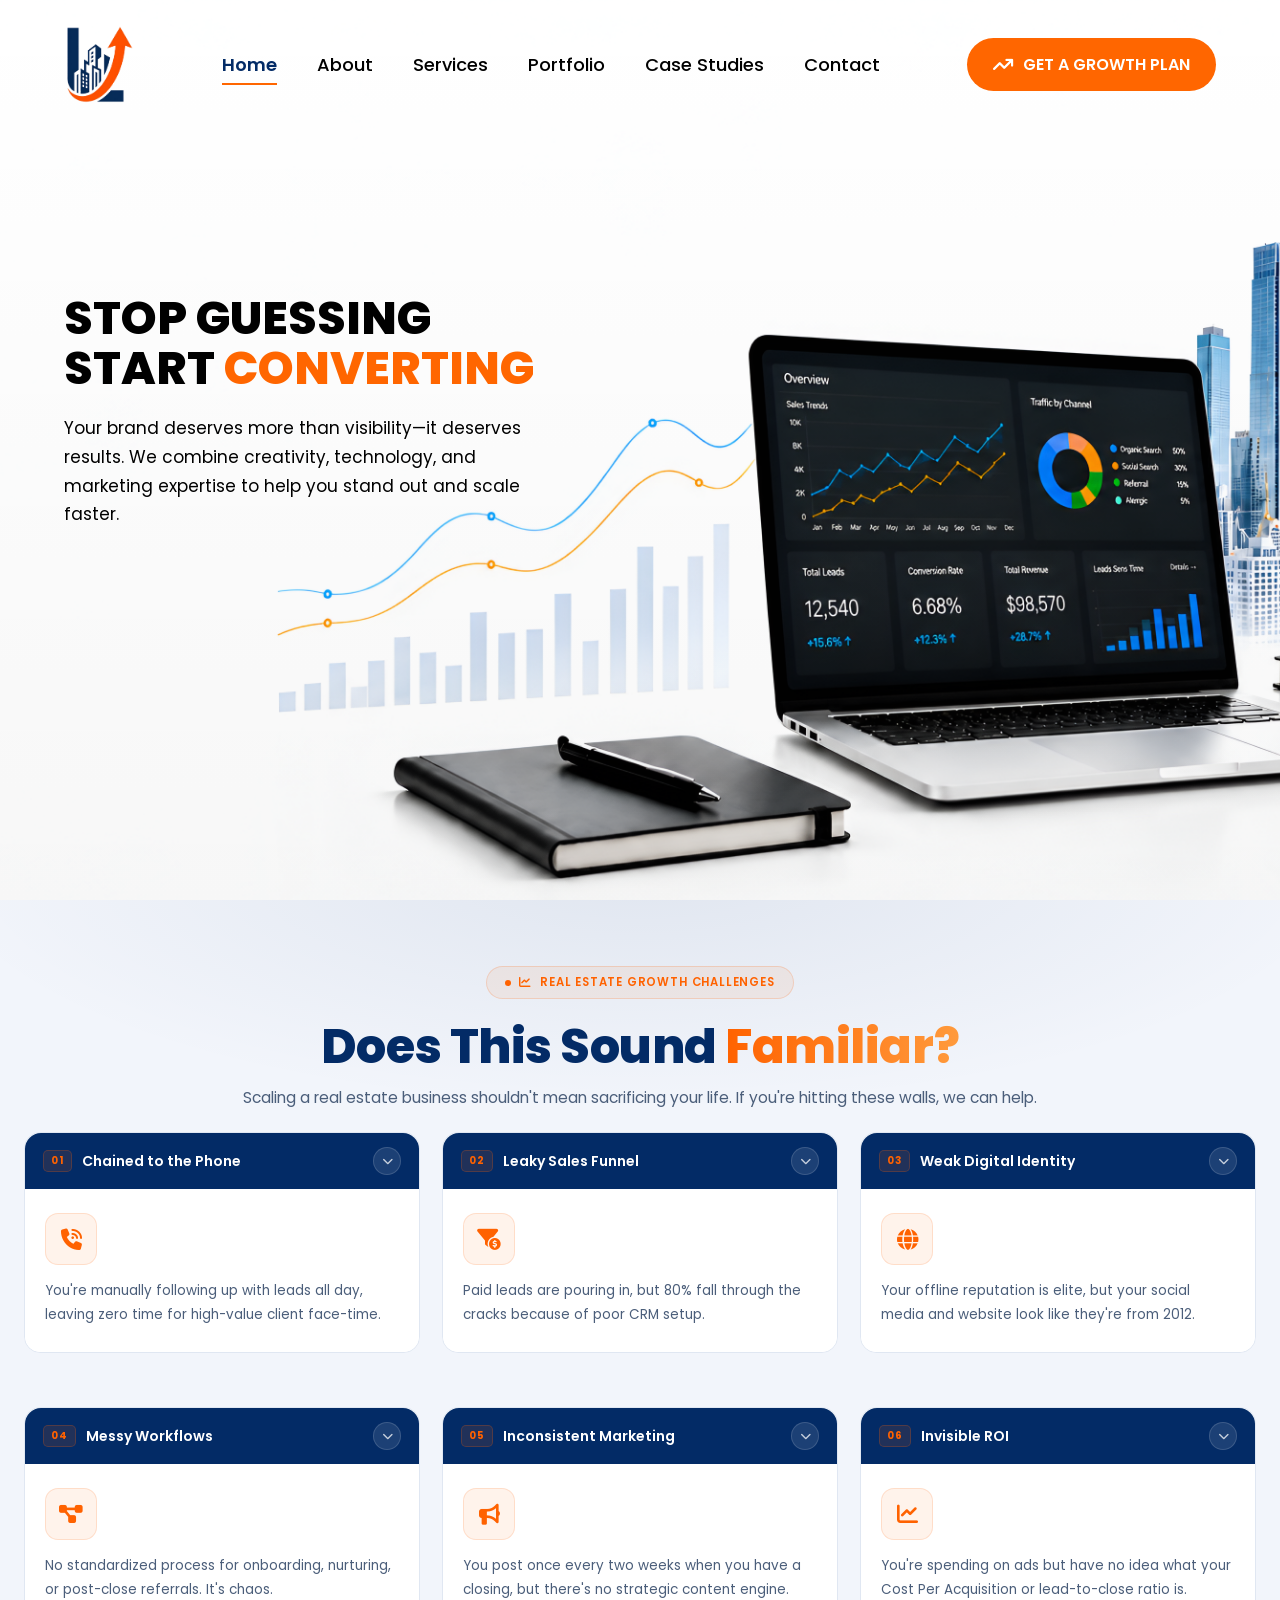
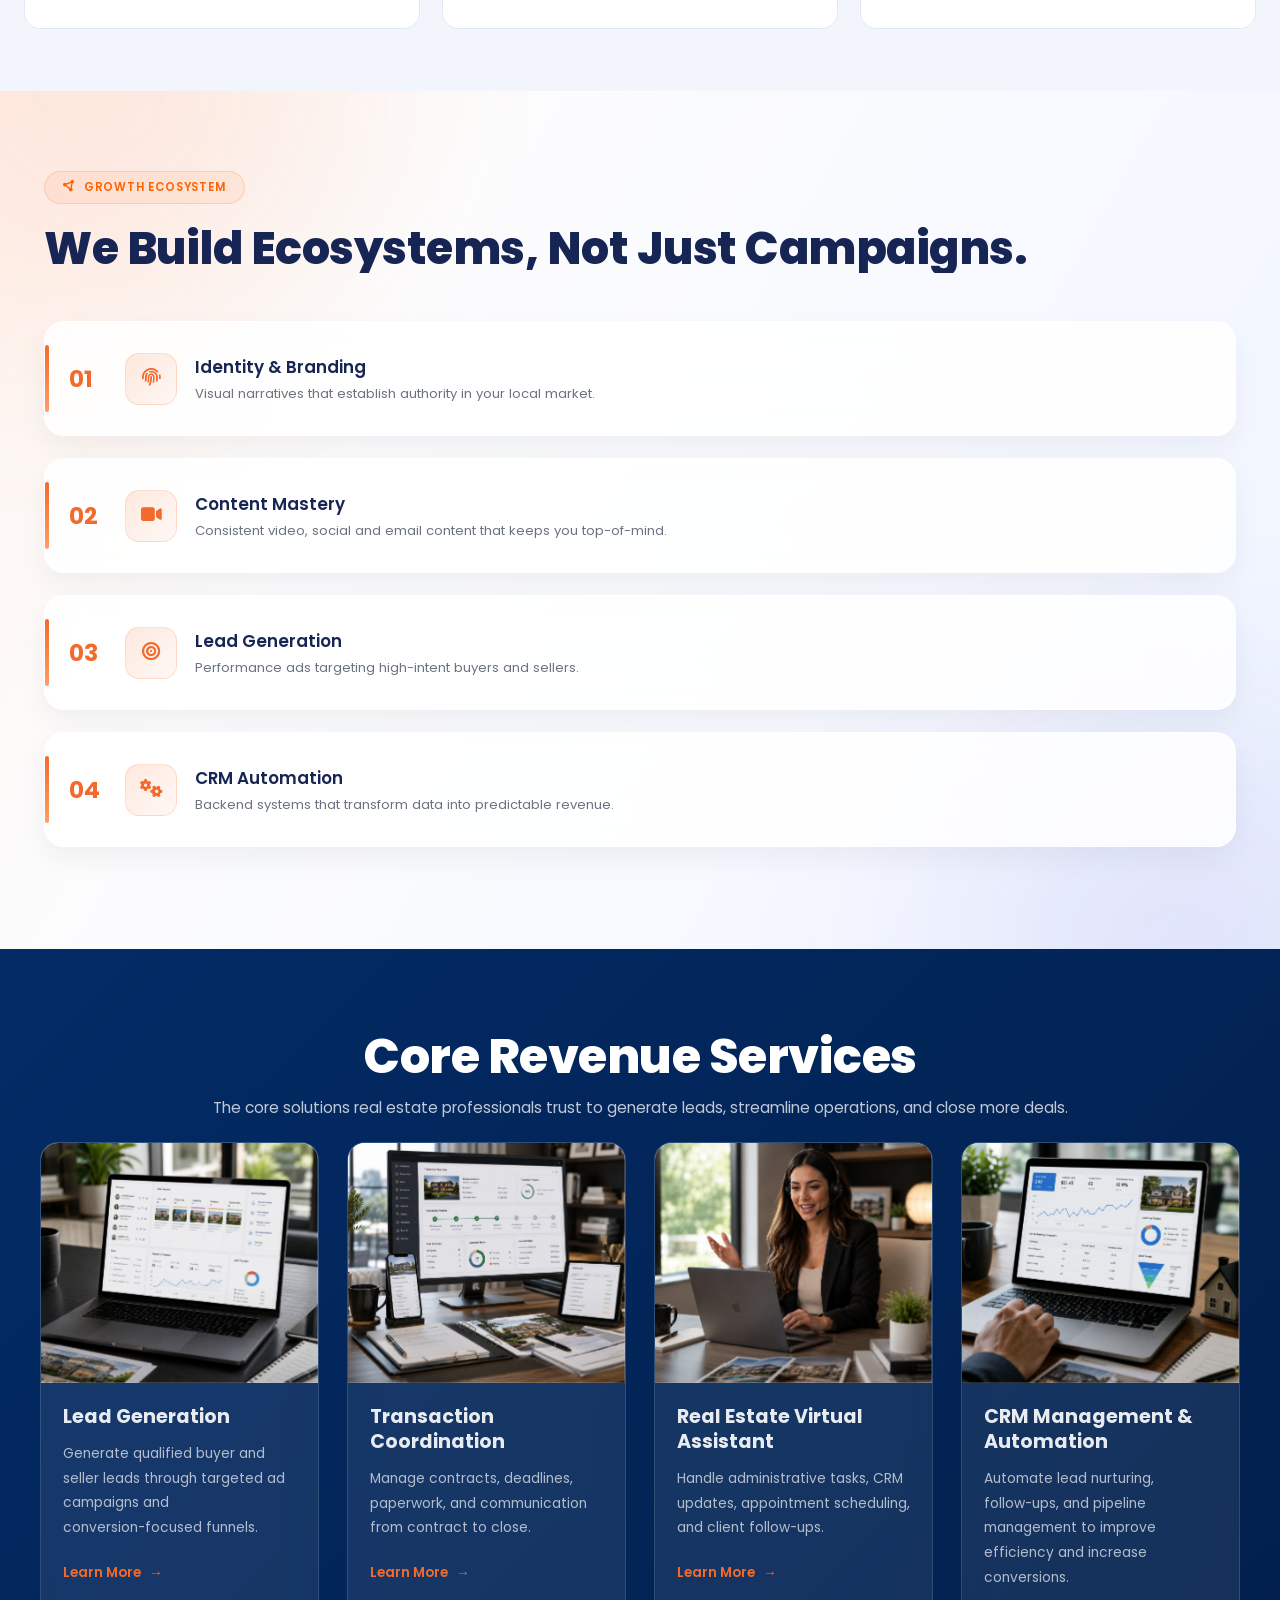
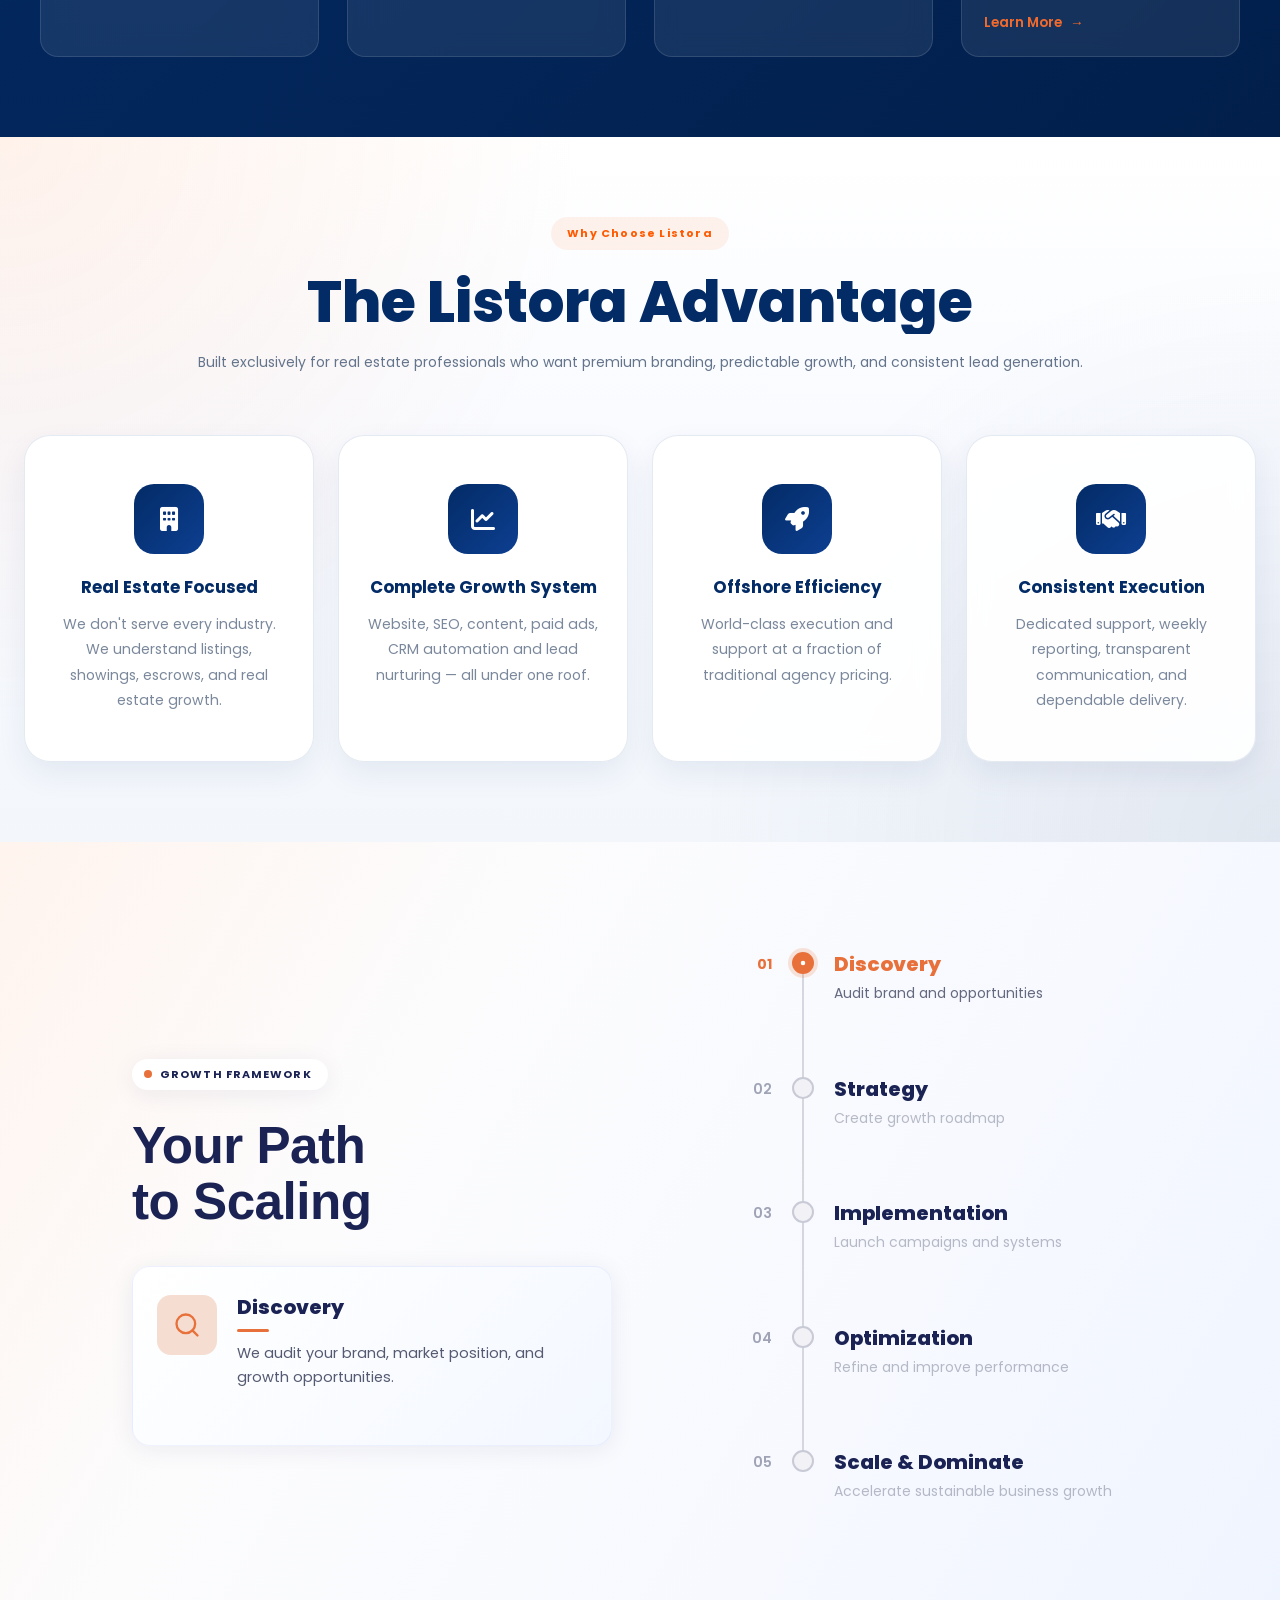
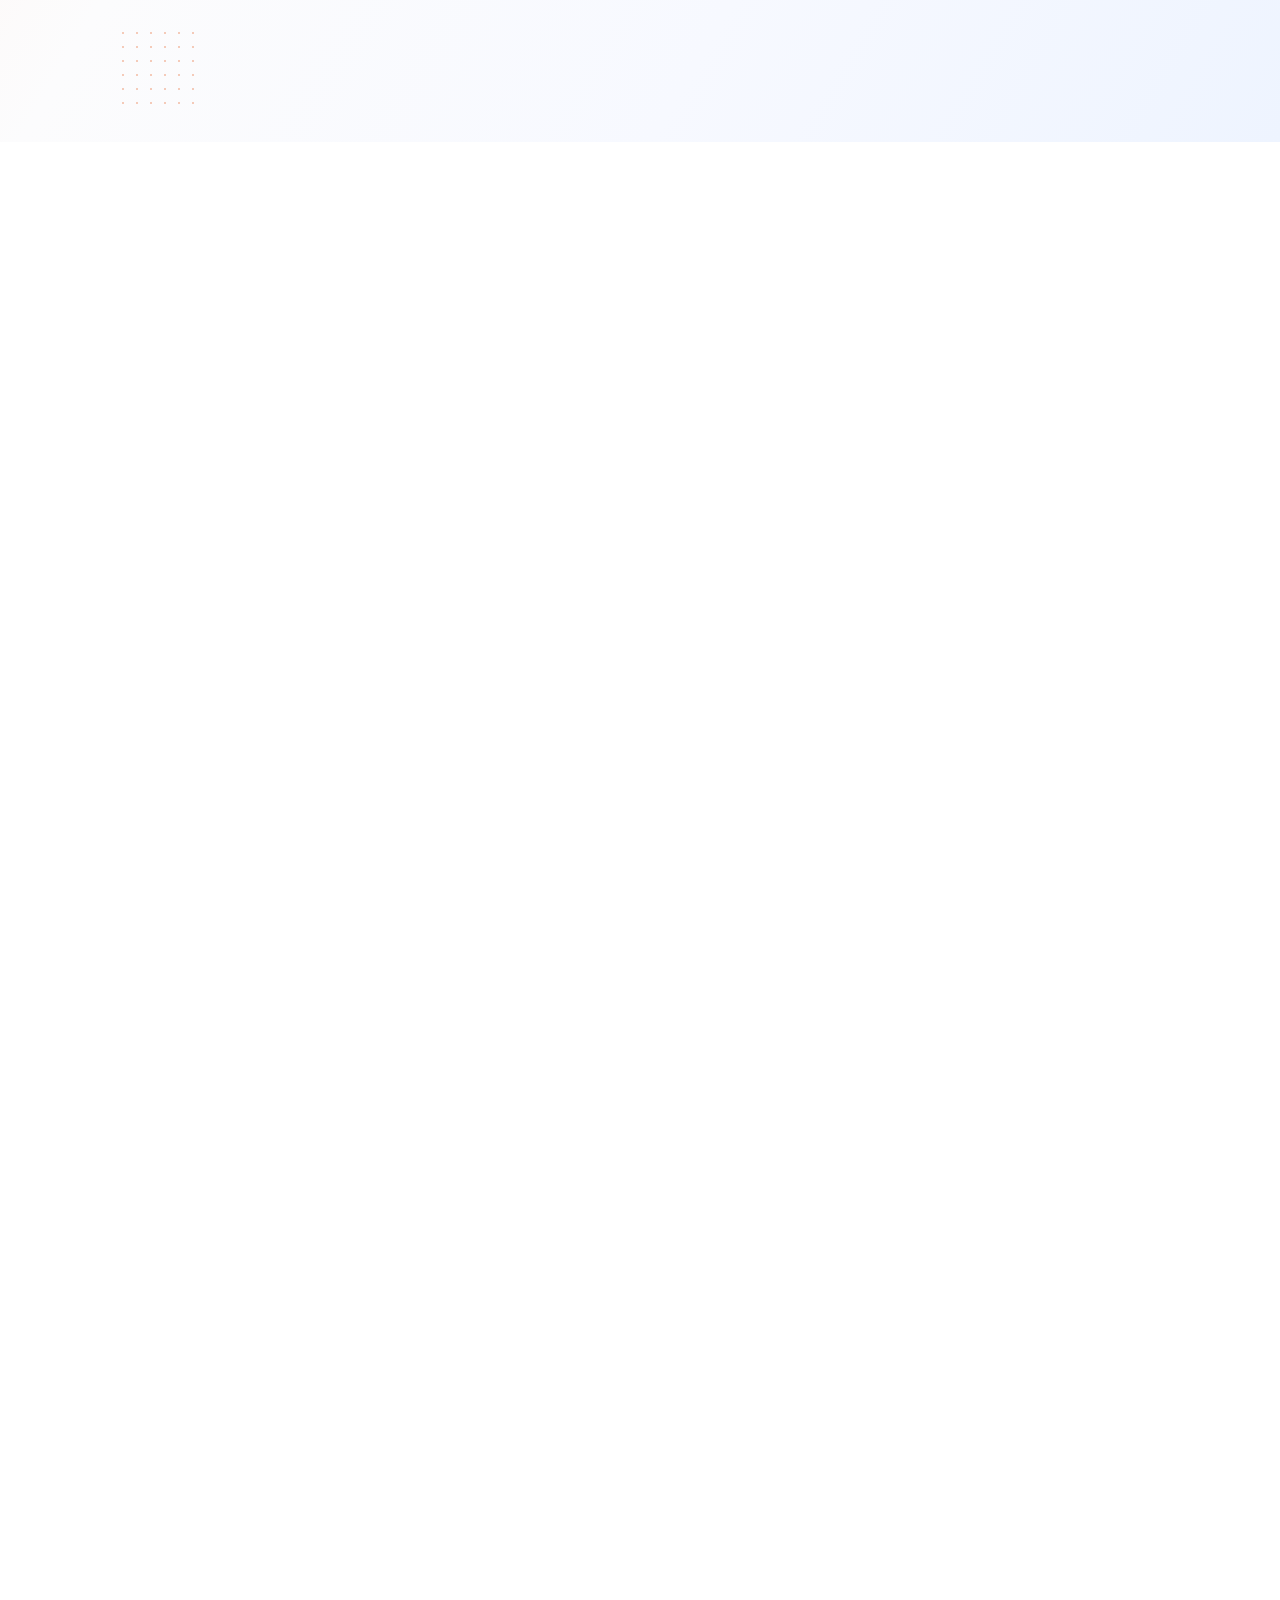
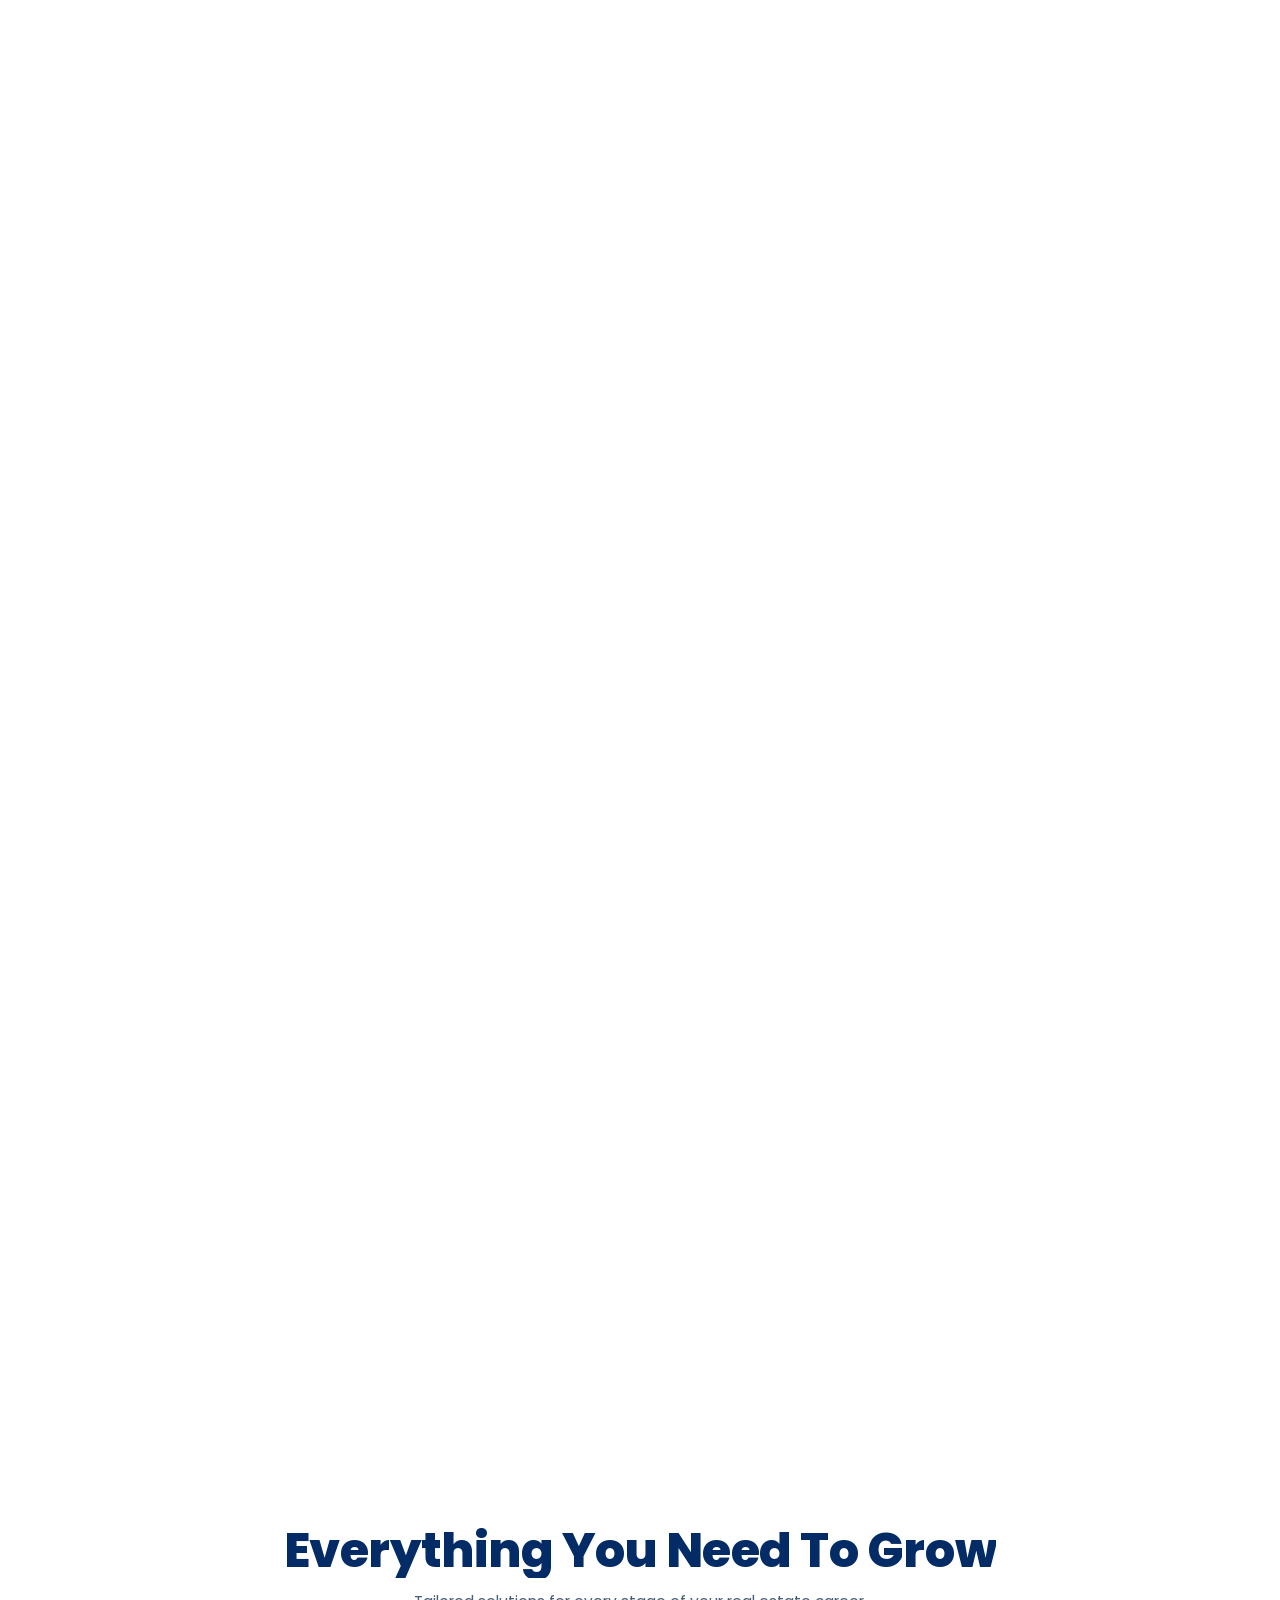
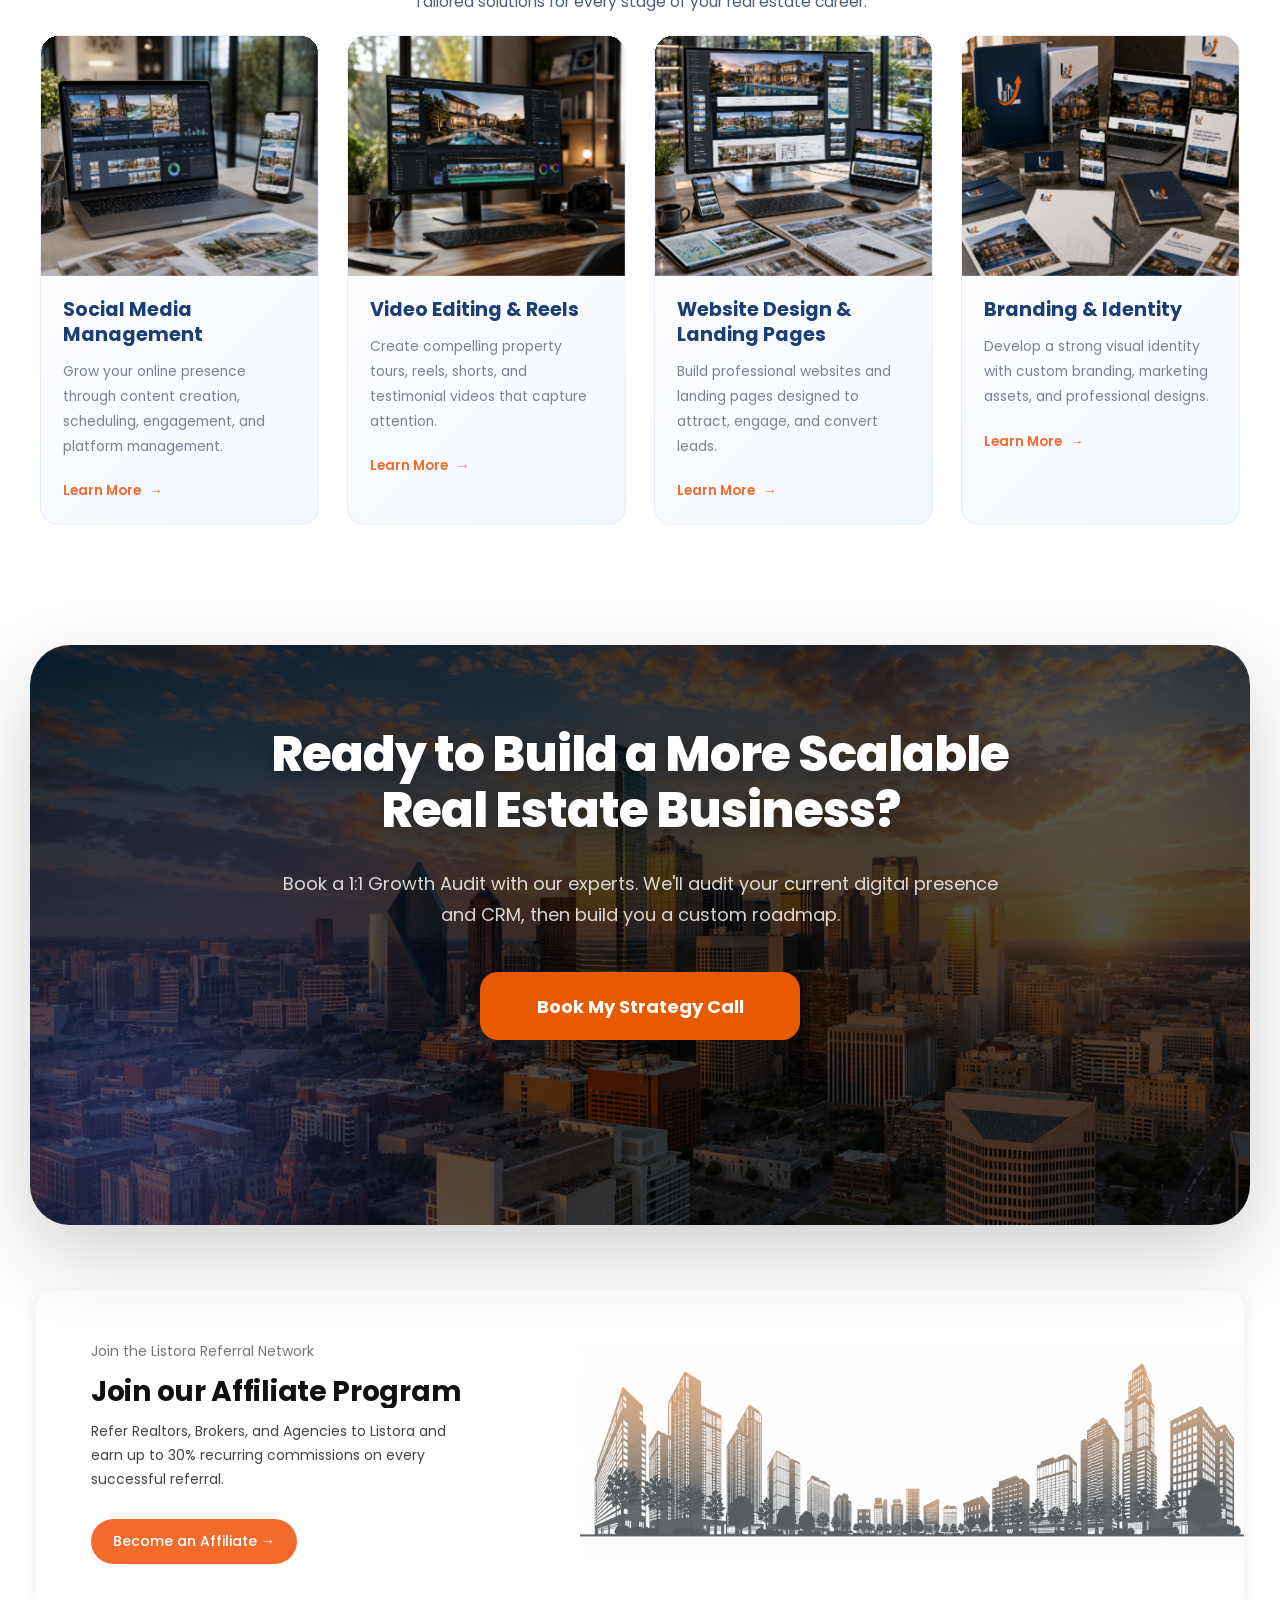
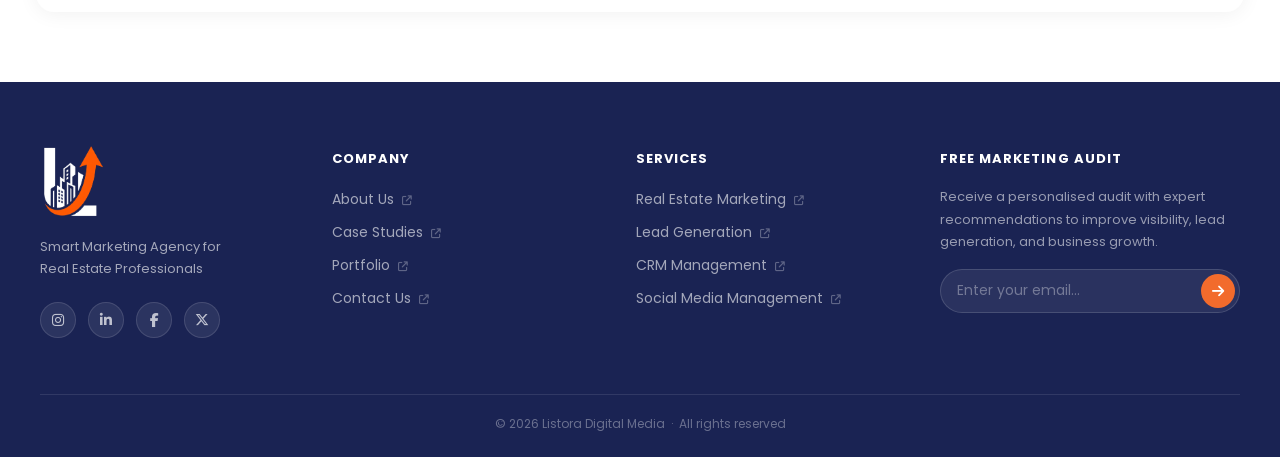
==== commit 5380b920: "Add files via upload" ====
--- a/index.html
+++ b/index.html
@@ -493,7 +493,7 @@
                             <h3>Lead Generation</h3>
                             <p>Generate qualified buyer and seller leads through targeted ad campaigns and
                                 conversion-focused funnels.</p>
-                            <a href="#" class="learn-btn">Learn More <span aria-hidden="true">→</span></a>
+                            <a href="lead.html" class="learn-btn">Learn More <span aria-hidden="true">→</span></a>
                         </div>
                     </article>
 
@@ -504,7 +504,7 @@
                         <div class="card-content">
                             <h3>Transaction Coordination</h3>
                             <p>Manage contracts, deadlines, paperwork, and communication from contract to close.</p>
-                            <a href="#" class="learn-btn">Learn More <span aria-hidden="true">→</span></a>
+                            <a href="tc.html" class="learn-btn">Learn More <span aria-hidden="true">→</span></a>
                         </div>
                     </article>
 
@@ -516,7 +516,7 @@
                             <h3>Real Estate Virtual Assistant</h3>
                             <p>Handle administrative tasks, CRM updates, appointment scheduling, and client follow-ups.
                             </p>
-                            <a href="#" class="learn-btn">Learn More <span aria-hidden="true">→</span></a>
+                            <a href="reva.html" class="learn-btn">Learn More <span aria-hidden="true">→</span></a>
                         </div>
                     </article>
 
@@ -528,7 +528,7 @@
                             <h3>CRM Management &amp; Automation</h3>
                             <p>Automate lead nurturing, follow-ups, and pipeline management to improve efficiency and
                                 increase conversions.</p>
-                            <a href="#" class="learn-btn">Learn More <span aria-hidden="true">→</span></a>
+                            <a href="CRM.HTML" class="learn-btn">Learn More <span aria-hidden="true">→</span></a>
                         </div>
                     </article>
 
@@ -701,7 +701,8 @@
                             <h3>Social Media Management</h3>
                             <p>Grow your online presence through content creation, scheduling, engagement, and platform
                                 management.</p>
-                            <a href="#" class="learn-btn">Learn More <span aria-hidden="true">→</span></a>
+                            <a href="socialmedia.html" class="learn-btn">Learn More <span
+                                    aria-hidden="true">→</span></a>
                         </div>
                     </article>
 
@@ -713,7 +714,7 @@
                             <h3>Video Editing &amp; Reels</h3>
                             <p>Create compelling property tours, reels, shorts, and testimonial videos that capture
                                 attention.</p>
-                            <a href="#" class="learn-btn">Learn More <span aria-hidden="true">→</span></a>
+                            <a href="reels.html" class="learn-btn">Learn More <span aria-hidden="true">→</span></a>
                         </div>
                     </article>
 
@@ -725,7 +726,7 @@
                             <h3>Website Design &amp; Landing Pages</h3>
                             <p>Build professional websites and landing pages designed to attract, engage, and convert
                                 leads.</p>
-                            <a href="#" class="learn-btn">Learn More <span aria-hidden="true">→</span></a>
+                            <a href="website.html" class="learn-btn">Learn More <span aria-hidden="true">→</span></a>
                         </div>
                     </article>
 
--- a/style.css
+++ b/style.css
@@ -0,0 +1,5139 @@
+/* ===================================================
+   VARIABLES
+=================================================== */
+
+:root {
+    /* Brand Colours */
+    --clr-navy: #032B66;
+    --clr-navy-deep: #021f4b;
+    --clr-navy-dark: #172554;
+    --clr-navy-mid: #1a2353;
+    --clr-orange: #FF6600;
+    --clr-orange-alt: #FF6200;
+    --clr-orange-dark: #e85a00;
+    --clr-orange-soft: #f26b2c;
+    --clr-orange-pale: #f5ddd1;
+
+    /* Neutrals */
+    --clr-white: #ffffff;
+    --clr-body-bg: #f8faff;
+    --clr-border: #E6EAF0;
+    --clr-text-muted: #64748B;
+    --clr-text-dark: #111;
+
+    /* Typography */
+    --font-base: 'Poppins', sans-serif;
+
+    /* Spacing */
+    --section-pad-y: 80px;
+    --section-pad-y-sm: 50px;
+    --container-max: 1280px;
+    --container-wide: 1400px;
+    --container-px: 40px;
+    --container-px-sm: 20px;
+
+    /* Shadows */
+    --shadow-card: 0 12px 30px rgba(3, 43, 102, 0.07);
+    --shadow-card-hover: 0 20px 50px rgba(3, 43, 102, 0.13);
+
+    /* Radius */
+    --radius-card: 20px;
+    --radius-btn: 50px;
+
+    /* Transitions */
+    --transition: 0.35s ease;
+}
+
+
+/* ===================================================
+   RESET
+=================================================== */
+
+*,
+*::before,
+*::after {
+    margin: 0;
+    padding: 0;
+    box-sizing: border-box;
+}
+
+html {
+    scroll-behavior: smooth;
+}
+
+body {
+    font-family: var(--font-base);
+    overflow-x: hidden;
+    color: var(--clr-text-dark);
+}
+
+ul {
+    list-style: none;
+}
+
+img {
+    max-width: 100%;
+    display: block;
+}
+
+a {
+    text-decoration: none;
+}
+
+/* Screen-reader only utility */
+.sr-only {
+    position: absolute;
+    width: 1px;
+    height: 1px;
+    padding: 0;
+    margin: -1px;
+    overflow: hidden;
+    clip: rect(0, 0, 0, 0);
+    white-space: nowrap;
+    border: 0;
+}
+
+
+/* ===================================================
+   LAYOUT UTILITIES
+=================================================== */
+
+.container {
+    width: 100%;
+    max-width: var(--container-max);
+    margin: 0 auto;
+    padding: 0 var(--container-px);
+}
+
+.container--wide {
+    width: 100%;
+    max-width: var(--container-wide);
+    margin: 0 auto;
+    padding: 0 var(--container-px);
+}
+
+
+/* ===================================================
+   TYPOGRAPHY HELPERS
+=================================================== */
+
+.section-tag {
+    display: inline-flex;
+    align-items: center;
+    gap: 8px;
+    background: rgba(255, 98, 0, 0.08);
+    color: var(--clr-orange-alt);
+    padding: 8px 16px;
+    border-radius: 50px;
+    font-size: 13px;
+    font-weight: 600;
+    margin-bottom: 18px;
+}
+
+.section-header {
+    text-align: center;
+    margin-bottom: 40px;
+}
+
+.section-header h2 {
+    font-size: clamp(2rem, 4vw, 2.8rem);
+    font-weight: 800;
+    line-height: 1.2;
+    color: var(--clr-navy);
+    margin-bottom: 12px;
+}
+
+.section-header p {
+    max-width: 760px;
+    margin: 0 auto;
+    color: var(--clr-text-muted);
+    font-size: 16px;
+    line-height: 1.8;
+}
+
+
+/* ===================================================
+   HERO
+=================================================== */
+
+.hero {
+    width: 100%;
+    min-height: 100vh;
+    background:
+        linear-gradient(rgba(0, 0, 0, 0), rgba(0, 0, 0, 0.03)),
+        url("laptop.png") center / cover no-repeat;
+    position: relative;
+    display: flex;
+    align-items: center;
+    padding: 0 5%;
+}
+
+
+/* ===================================================
+   NAVBAR
+=================================================== */
+
+.navbar {
+    position: absolute;
+    top: 0;
+    left: 0;
+    width: 100%;
+    padding: 25px 5%;
+    display: flex;
+    justify-content: space-between;
+    align-items: center;
+    z-index: 1000;
+}
+
+.logo {
+    display: flex;
+    align-items: center;
+}
+
+.logo img {
+    width: 70px;
+    transition: transform var(--transition);
+}
+
+.logo:hover img {
+    transform: scale(1.05);
+}
+
+/* Desktop Nav Links */
+.nav-links {
+    display: flex;
+    align-items: center;
+    gap: 55px;
+}
+
+.nav-links a {
+    position: relative;
+    color: #000;
+    font-size: 18px;
+    font-weight: 500;
+    transition: color var(--transition);
+}
+
+.nav-links a:hover {
+    color: var(--clr-navy);
+}
+
+.nav-links a::after {
+    content: "";
+    position: absolute;
+    left: 0;
+    bottom: -8px;
+    width: 0;
+    height: 2px;
+    background: var(--clr-orange);
+    transition: width 0.35s ease;
+}
+
+.nav-links a:hover::after,
+.nav-links a.active::after {
+    width: 100%;
+}
+
+.nav-links a.active {
+    color: var(--clr-navy);
+    font-weight: 600;
+}
+
+/* CTA Button */
+.subscribe-btn {
+    display: inline-flex;
+    align-items: center;
+    gap: 10px;
+    color: var(--clr-white);
+    background: var(--clr-orange);
+    padding: 14px 26px;
+    border-radius: var(--radius-btn);
+    font-size: 16px;
+    font-weight: 600;
+    white-space: nowrap;
+    transition: background var(--transition), transform var(--transition);
+}
+
+.subscribe-btn:hover {
+    background: var(--clr-orange-dark);
+    transform: translateY(-3px);
+}
+
+.subscribe-btn i {
+    color: var(--clr-white);
+    font-size: 18px;
+}
+
+/* Hamburger Button */
+.menu-btn {
+    display: none;
+    flex-direction: column;
+    gap: 5px;
+    cursor: pointer;
+    background: none;
+    border: none;
+    padding: 4px;
+}
+
+.menu-btn span {
+    width: 28px;
+    height: 3px;
+    background: #000;
+    border-radius: 20px;
+    transition: var(--transition);
+    display: block;
+}
+
+/* Hero Content */
+.hero-content {
+    max-width: 650px;
+    color: #000;
+    margin-top: 2px;
+}
+
+.hero-content h1 {
+    font-size: clamp(32px, 4vw, 48px);
+    font-weight: 800;
+    line-height: 1.1;
+    margin-bottom: 20px;
+}
+
+.hero-content p {
+    max-width: 500px;
+    margin-bottom: 80px;
+    font-size: 17px;
+    line-height: 1.7;
+    color: #000;
+}
+
+.typing-text {
+    display: inline-block;
+    min-width: 350px;
+    color: var(--clr-orange);
+    opacity: 1;
+    transform: translateY(0);
+    transition: opacity 0.8s ease, transform 0.8s ease;
+}
+
+
+/* ===================================================
+   HERO RESPONSIVE
+=================================================== */
+
+@media (max-width: 1200px) {
+    .nav-links {
+        gap: 35px;
+    }
+
+    .hero-content {
+        max-width: 600px;
+    }
+}
+
+@media (max-width: 991px) {
+    .hero {
+        background:
+            linear-gradient(rgba(0, 0, 0, 0.15), rgba(0, 0, 0, 0.25)),
+            url("TABLET FINAL.png") center / cover no-repeat;
+    }
+
+    .menu-btn {
+        display: flex;
+    }
+
+    .subscribe-btn {
+        display: none;
+    }
+
+    .hero-content {
+        padding: 16px 5%;
+        margin-bottom: 230px;
+
+    }
+
+    .nav-links {
+        position: absolute;
+        top: 100%;
+        left: 0;
+        width: 100%;
+        background: rgba(0, 0, 0, 0.95);
+        backdrop-filter: blur(10px);
+        flex-direction: column;
+        align-items: center;
+        gap: 25px;
+        max-height: 0;
+        overflow: hidden;
+        transition: max-height 0.4s ease, padding 0.4s ease;
+    }
+
+    .nav-links.active {
+        max-height: 400px;
+        padding: 30px 0;
+    }
+
+    .nav-links li {
+        width: 100%;
+        text-align: center;
+    }
+
+    .nav-links a {
+        color: var(--clr-white);
+    }
+
+    .nav-links a:hover,
+    .nav-links a.active {
+        color: var(--clr-orange);
+    }
+
+    .hero-content,
+    .hero-content p {
+        max-width: 100%;
+    }
+}
+
+@media (max-width: 767px) {
+    .hero {
+        background:
+            linear-gradient(rgba(0, 0, 0, 0), rgba(0, 0, 0, 0)),
+            url("mobile.png") center / cover no-repeat;
+        justify-content: center;
+        text-align: center;
+        padding: 10px 8%;
+    }
+
+
+    .hero-content {
+        padding: 16px 5%;
+        margin-bottom: 230px;
+
+    }
+
+    .hero-content p {
+        margin-bottom: 20px;
+    }
+
+    .typing-text {
+        font-size: clamp(28px, 7vw, 38px);
+        min-width: auto;
+    }
+
+    .logo img {
+        width: 60px;
+    }
+}
+
+@media (max-width: 576px) {
+    .hero .navbar {
+        padding: 16px 5%;
+    }
+
+    .hero-content {
+        padding: 16px 5%;
+        margin-bottom: 230px;
+
+    }
+
+    .hero-content p {
+        font-size: 14px;
+        line-height: 1.7;
+        margin-bottom: 20px;
+    }
+}
+
+@media (max-width: 400px) {
+
+    .hero-content {
+        padding: 16px 5%;
+        margin-bottom: 230px;
+
+    }
+
+    .logo img {
+        width: 55px;
+    }
+}
+
+
+/* ===================================================
+   PROBLEM CARDS
+=================================================== */
+
+:root {
+    --navy: #032B66;
+    --navy-dark: #01183a;
+    --navy-mid: #0d3d80;
+    --orange: #FF6200;
+    --orange-lt: #FF7D2A;
+    --white: #ffffff;
+    --bg: #F2F5FB;
+    --border: #E0E7F2;
+    --text-body: #4B5E7A;
+    --text-heading: #0f1f3d;
+    --radius: 16px;
+}
+
+.problems-section {
+    padding: 66px 0 30px;
+    background:
+        radial-gradient(ellipse 80% 45% at 50% -5%,
+            rgba(3, 43, 102, 0.08) 0%, transparent 70%),
+        var(--bg);
+}
+
+.container {
+    width: 100%;
+    max-width: 1300px;
+    margin: auto;
+    padding: 0 24px;
+}
+
+/* ============================================================
+   SECTION HEADER
+============================================================ */
+.section-header {
+    text-align: center;
+    margin-bottom: 20px;
+}
+
+.section-tag {
+    display: inline-flex;
+    align-items: center;
+    gap: 8px;
+    padding: 7px 18px;
+    border-radius: 50px;
+    background: rgba(255, 98, 0, 0.07);
+    border: 1px solid rgba(255, 98, 0, 0.18);
+    color: var(--orange);
+    font-size: 11.5px;
+    font-weight: 600;
+    letter-spacing: 0.07em;
+    text-transform: uppercase;
+    margin-bottom: 20px;
+}
+
+.tag-dot {
+    width: 6px;
+    height: 6px;
+    border-radius: 50%;
+    background: var(--orange);
+    flex-shrink: 0;
+    animation: blink 2s ease-in-out infinite;
+}
+
+@keyframes blink {
+
+    0%,
+    100% {
+        opacity: 1;
+    }
+
+    50% {
+        opacity: 0.35;
+    }
+}
+
+.section-header h2 {
+    font-size: clamp(2rem, 4vw, 3rem);
+    font-weight: 800;
+    line-height: 1.15;
+    color: var(--navy);
+    margin-bottom: 10px;
+    letter-spacing: -0.01em;
+}
+
+.gradient-text {
+    background: linear-gradient(90deg, var(--orange) 0%, #ff9a3c 100%);
+    -webkit-background-clip: text;
+    -webkit-text-fill-color: transparent;
+    background-clip: text;
+}
+
+.section-header>p {
+    max-width: 1000px;
+    margin: 0 auto;
+    font-size: 15.5px;
+    font-weight: 400;
+    color: var(--text-body);
+    line-height: 1.8;
+    margin-bottom: 20px;
+}
+
+/* ============================================================
+   CARDS GRID
+============================================================ */
+.cards-grid {
+    display: grid;
+    grid-template-columns: repeat(3, 1fr);
+    gap: 22px;
+    align-items: start;
+}
+
+/* ============================================================
+   PROBLEM CARD — CURTAIN REVEAL
+   ─────────────────────────────────────────────────────────
+   The pain panel is position:absolute, anchored to the card.
+   It sits BEHIND the card-header (z-index 3) and slides DOWN
+   over the card-body using clip-path — like a curtain dropping.
+
+   Closed: clip-path: inset(0 0 100% 0)  → fully hidden
+   Open:   clip-path: inset(0 0 0% 0)    → fully revealed
+
+   clip-path animates the VISIBLE region from the top down,
+   creating an authentic curtain-drop effect.
+   Arrow points DOWN when closed, UP when open.
+   ============================================================ */
+
+.problem-card {
+    position: relative;
+    border-radius: var(--radius);
+    background: var(--white);
+    border: 1.5px solid var(--border);
+    overflow: visible;
+    /* panel can overlap siblings */
+    z-index: 1;
+    margin-bottom: 32px;
+
+    /* scroll entrance */
+    opacity: 0;
+    transform: translateY(36px);
+    transition:
+        opacity 0.75s cubic-bezier(0.22, 1, 0.36, 1),
+        transform 0.75s cubic-bezier(0.22, 1, 0.36, 1),
+        box-shadow 0.55s cubic-bezier(0.22, 1, 0.36, 1),
+        border-color 0.40s ease;
+}
+
+.problem-card.show {
+    opacity: 1;
+    transform: translateY(0);
+}
+
+.problem-card.is-open {
+    z-index: 10;
+    border-color: rgba(255, 98, 0, 0.28);
+    box-shadow:
+        0 20px 48px rgba(3, 43, 102, 0.12),
+        0 0 0 1px rgba(255, 98, 0, 0.10);
+}
+
+@media (hover: hover) {
+    .problem-card:not(.is-open):hover {
+        transform: translateY(-7px);
+        box-shadow:
+            0 20px 48px rgba(3, 43, 102, 0.11),
+            0 0 0 1.5px rgba(255, 98, 0, 0.16);
+        border-color: rgba(255, 98, 0, 0.18);
+    }
+}
+
+/* ── Card header — always on top (z-index 3) ── */
+.card-header {
+    position: relative;
+    z-index: 3;
+    display: flex;
+    align-items: center;
+    justify-content: space-between;
+    gap: 10px;
+    background: var(--navy);
+    padding: 14px 18px;
+    border-radius: var(--radius) var(--radius) 0 0;
+    cursor: pointer;
+    user-select: none;
+    transition: background 0.40s cubic-bezier(0.22, 1, 0.36, 1);
+}
+
+.problem-card.is-open .card-header {
+    background: #01183a;
+}
+
+.card-header:focus-visible {
+    outline: 2.5px solid var(--orange);
+    outline-offset: -2px;
+}
+
+.header-left {
+    display: flex;
+    align-items: center;
+    gap: 10px;
+    flex: 1;
+    min-width: 0;
+}
+
+.card-num {
+    font-size: 10px;
+    font-weight: 700;
+    letter-spacing: 0.08em;
+    color: var(--orange);
+    background: rgba(255, 98, 0, 0.12);
+    border: 1px solid rgba(255, 98, 0, 0.22);
+    padding: 2px 7px;
+    border-radius: 5px;
+    flex-shrink: 0;
+}
+
+.card-header h3 {
+    font-size: 0.875rem;
+    font-weight: 600;
+    color: var(--white);
+    line-height: 1.3;
+    white-space: nowrap;
+    overflow: hidden;
+    text-overflow: ellipsis;
+}
+
+/* ── Toggle button — DOWN = closed, UP = open ── */
+.toggle-btn {
+    display: flex;
+    align-items: center;
+    justify-content: center;
+    width: 28px;
+    height: 28px;
+    border-radius: 50%;
+    background: rgba(255, 255, 255, 0.10);
+    border: 1px solid rgba(255, 255, 255, 0.14);
+    flex-shrink: 0;
+    transition:
+        background 0.45s ease,
+        border-color 0.45s ease,
+        transform 0.90s cubic-bezier(0.34, 1.56, 0.64, 1);
+}
+
+.toggle-btn i {
+    font-size: 11px;
+    color: rgba(255, 255, 255, 0.75);
+    transition: color 0.3s ease;
+    display: block;
+    pointer-events: none;
+}
+
+/* Arrow rotates to point UP when panel is open */
+.problem-card.is-open .toggle-btn {
+    transform: rotate(180deg);
+    background: rgba(255, 98, 0, 0.28);
+    border-color: rgba(255, 98, 0, 0.50);
+}
+
+.problem-card.is-open .toggle-btn i {
+    color: var(--orange-lt);
+}
+
+/* ── Card body — the content visible when closed ── */
+.card-body {
+    position: relative;
+    z-index: 1;
+    padding: 24px 20px 26px;
+    border-radius: 0 0 var(--radius) var(--radius);
+    background: var(--white);
+    overflow: hidden;
+    /* soft fade-out when panel covers it */
+    transition: opacity 0.50s ease;
+}
+
+.problem-card.is-open .card-body {
+    opacity: 0.15;
+}
+
+.icon-box,
+.card-desc,
+.card-cta {
+    position: relative;
+    z-index: 1;
+}
+
+.icon-box {
+    width: 52px;
+    height: 52px;
+    display: flex;
+    align-items: center;
+    justify-content: center;
+    border-radius: 13px;
+    background: rgba(255, 98, 0, 0.08);
+    border: 1.5px solid rgba(255, 98, 0, 0.15);
+    margin-bottom: 14px;
+    transition:
+        background 0.45s cubic-bezier(0.22, 1, 0.36, 1),
+        border-color 0.45s ease,
+        transform 0.55s cubic-bezier(0.34, 1.56, 0.64, 1),
+        box-shadow 0.45s ease;
+}
+
+.icon-box i {
+    font-size: 21px;
+    color: var(--orange);
+    transition: color 0.4s ease, transform 0.55s cubic-bezier(0.34, 1.56, 0.64, 1);
+}
+
+@media (hover: hover) {
+    .problem-card:not(.is-open):hover .icon-box {
+        background: var(--orange);
+        border-color: var(--orange);
+        transform: scale(1.10) translateY(-2px);
+        box-shadow: 0 8px 20px rgba(255, 98, 0, 0.26);
+    }
+
+    .problem-card:not(.is-open):hover .icon-box i {
+        color: var(--white);
+        transform: scale(1.06);
+    }
+}
+
+.card-desc {
+    font-size: 13.5px;
+    line-height: 1.75;
+    color: var(--text-body);
+}
+
+/* ============================================================
+   PAIN PANEL — CURTAIN EFFECT
+   ─────────────────────────────────────────────────────────
+   Anchored top:0 so it starts at the very top of the card
+   (behind the navy header).
+   clip-path controls how much is visible:
+     inset(0 0 100% 0) = nothing visible (curtain fully up)
+     inset(0 0 0%   0) = fully visible   (curtain fully down)
+   The reveal travels from top → bottom = curtain drop.
+   ============================================================ */
+.pain-panel {
+    position: absolute;
+    top: 0;
+    left: 0;
+    right: 0;
+    z-index: 2;
+    border-radius: var(--radius);
+    pointer-events: none;
+
+    /* hidden: clip from bottom — top is revealed first */
+    clip-path: inset(0 0 100% 0 round var(--radius));
+    transition: clip-path 1.0s cubic-bezier(0.76, 0, 0.24, 1);
+    will-change: clip-path;
+}
+
+/* open: curtain fully dropped */
+.problem-card.is-open .pain-panel {
+    clip-path: inset(0 0 0% 0 round var(--radius));
+    pointer-events: auto;
+    will-change: auto;
+}
+
+/* ── Panel inner ── */
+.pain-inner {
+    /* top padding clears the navy header bar */
+    padding: 58px 20px 24px;
+    background: linear-gradient(160deg, #01183a 0%, #021f4b 60%, #032B66 100%);
+    position: relative;
+    overflow: hidden;
+    border-radius: var(--radius);
+
+    /* content fades in slightly after curtain starts dropping */
+    opacity: 0;
+    transition: opacity 0.55s ease 0.35s;
+}
+
+.problem-card.is-open .pain-inner {
+    opacity: 1;
+}
+
+/* orange glow */
+.pain-inner::after {
+    content: '';
+    position: absolute;
+    width: 260px;
+    height: 260px;
+    top: -90px;
+    right: -50px;
+    border-radius: 50%;
+    background: radial-gradient(circle, rgba(255, 98, 0, 0.18) 0%, transparent 65%);
+    pointer-events: none;
+}
+
+.pain-badge {
+    position: relative;
+    z-index: 1;
+    display: inline-flex;
+    align-items: center;
+    gap: 6px;
+    background: rgba(255, 98, 0, 0.13);
+    border: 1px solid rgba(255, 98, 0, 0.28);
+    color: var(--orange-lt);
+    padding: 4px 12px;
+    border-radius: 50px;
+    font-size: 10.5px;
+    font-weight: 700;
+    letter-spacing: 0.08em;
+    text-transform: uppercase;
+    margin-bottom: 12px;
+}
+
+.pain-badge i {
+    font-size: 10px;
+}
+
+.pain-inner>p {
+    position: relative;
+    z-index: 1;
+    font-size: 13px;
+    color: rgba(255, 255, 255, 0.80);
+    line-height: 1.78;
+    margin-bottom: 14px;
+}
+
+.stat-row {
+    position: relative;
+    z-index: 1;
+    display: flex;
+    align-items: center;
+    gap: 12px;
+    padding: 10px 14px;
+    background: rgba(255, 98, 0, 0.09);
+    border: 1px solid rgba(255, 98, 0, 0.18);
+    border-radius: 10px;
+}
+
+.stat-row strong {
+    font-size: 1.55rem;
+    font-weight: 800;
+    color: var(--orange);
+    line-height: 1;
+    flex-shrink: 0;
+}
+
+.stat-row span {
+    font-size: 11.5px;
+    color: rgba(255, 255, 255, 0.50);
+    line-height: 1.45;
+}
+
+/* ============================================================
+   TABLET  (992px and below)
+============================================================ */
+@media (max-width: 992px) {
+    .cards-grid {
+        grid-template-columns: repeat(2, 1fr);
+    }
+
+    .section-header h2 {
+        font-size: 2.1rem;
+    }
+}
+
+/* ============================================================
+   MOBILE  (768px and below)
+============================================================ */
+@media (max-width: 768px) {
+    .problems-section {
+        padding: 68px 0 80px;
+    }
+
+    .cards-grid {
+        grid-template-columns: 1fr;
+        gap: 16px;
+    }
+
+    .section-header {
+        margin-bottom: 44px;
+    }
+
+    .section-header>p {
+        font-size: 14.5px;
+    }
+
+    /* Scroll entrance on mobile — no translate */
+    .problem-card {
+        transition: opacity 0.5s ease, box-shadow 0.35s ease, border-color 0.3s ease;
+    }
+
+    .problem-card.show {
+        transform: none;
+    }
+
+    .problem-card:not(.is-open):hover {
+        transform: none !important;
+        box-shadow: none !important;
+    }
+
+    .card-cta {
+        display: none;
+    }
+}
+
+/* ============================================================
+   SMALL MOBILE  (480px and below)
+============================================================ */
+@media (max-width: 480px) {
+    .container {
+        padding: 0 16px;
+    }
+
+    .card-header {
+        padding: 12px 14px;
+    }
+
+    .card-body {
+        padding: 20px 16px 22px;
+    }
+
+    .pain-inner {
+        padding: 60px 16px 20px;
+    }
+
+    .icon-box {
+        width: 46px;
+        height: 46px;
+        border-radius: 11px;
+    }
+
+    .icon-box i {
+        font-size: 18px;
+    }
+
+    .stat-row strong {
+        font-size: 1.4rem;
+    }
+}
+
+/* ============================================================
+   REDUCED MOTION
+============================================================ */
+@media (prefers-reduced-motion: reduce) {
+
+    .problem-card,
+    .problem-card .card-body::before,
+    .toggle-btn,
+    .pain-panel,
+    .icon-box,
+    .card-cta,
+    .tag-dot {
+        transition: none !important;
+        animation: none !important;
+    }
+}
+
+/* ===================================================
+   ECOSYSTEM / FLIP CARDS
+=================================================== */
+
+.ecosystem {
+    position: relative;
+    overflow: hidden;
+    padding: 80px 20px;
+    background:
+        linear-gradient(120deg,
+            #fff4ee 0%,
+            #fcfcfd 30%,
+            #f7f9ff 65%,
+            #eef4ff 100%);
+}
+
+.ecosystem::before {
+    content: '';
+    position: absolute;
+    width: 700px;
+    height: 700px;
+    top: -350px;
+    left: -250px;
+    border-radius: 50%;
+    background: radial-gradient(circle, rgba(242, 107, 44, .12) 0%, transparent 75%);
+    filter: blur(70px);
+    pointer-events: none;
+}
+
+.ecosystem::after {
+    content: '';
+    position: absolute;
+    width: 700px;
+    height: 700px;
+    bottom: -350px;
+    right: -250px;
+    border-radius: 50%;
+    background: radial-gradient(circle, rgba(67, 56, 202, .10) 0%, transparent 75%);
+    filter: blur(70px);
+    pointer-events: none;
+}
+
+.ecosystem .container {
+    position: relative;
+    z-index: 2;
+}
+
+.ecosystem h2 {
+    font-size: clamp(1.8rem, 4vw, 2.8rem);
+    font-weight: 800;
+    line-height: 1.1;
+    color: var(--clr-navy-dark);
+    margin-bottom: 48px;
+    letter-spacing: -0.5px;
+}
+
+/* Flip Card */
+.flip-card {
+    perspective: 3000px;
+    height: 115px;
+    margin-bottom: 22px;
+    opacity: 0;
+    transform: translateY(40px);
+    transition: opacity 0.8s ease, transform 0.8s ease;
+}
+
+.flip-card.show-card {
+    opacity: 1;
+    transform: translateY(0);
+}
+
+.flip-card-inner {
+    position: relative;
+    width: 100%;
+    height: 100%;
+    transform-style: preserve-3d;
+    transition: transform 2.4s cubic-bezier(0.16, 1, 0.3, 1);
+    will-change: transform;
+}
+
+.flip-card:hover .flip-card-inner,
+.flip-card-inner.active {
+    transform: rotateX(180deg);
+}
+
+.flip-card-front,
+.flip-card-back {
+    position: absolute;
+    width: 100%;
+    height: 100%;
+    border-radius: var(--radius-card);
+    backface-visibility: hidden;
+    -webkit-backface-visibility: hidden;
+    overflow: hidden;
+    transform-style: preserve-3d;
+    will-change: transform;
+}
+
+.flip-card-front {
+    background: rgba(255, 255, 255, .85);
+    backdrop-filter: blur(22px);
+    border: 1px solid rgba(255, 255, 255, .9);
+    box-shadow: 0 12px 30px rgba(0, 0, 0, .05);
+    display: flex;
+    align-items: center;
+    gap: 18px;
+    padding: 0 24px;
+    transform: rotateX(0deg);
+}
+
+.flip-card-front::before {
+    content: '';
+    position: absolute;
+    left: 0;
+    top: 20%;
+    width: 4px;
+    height: 60%;
+    border-radius: 10px;
+    background: linear-gradient(to bottom, #f26b2c, #ff9c66);
+}
+
+.flip-card-front::after {
+    content: '';
+    position: absolute;
+    top: 0;
+    left: -150%;
+    width: 90px;
+    height: 100%;
+    background: linear-gradient(90deg, transparent, rgba(255, 255, 255, .4), transparent);
+    transition: left 1.5s ease;
+}
+
+.flip-card:hover .flip-card-front::after {
+    left: 130%;
+}
+
+.number {
+    font-size: 1.45rem;
+    font-weight: 700;
+    color: var(--clr-orange-soft);
+    min-width: 38px;
+    flex-shrink: 0;
+}
+
+.ecosystem .icon-box {
+    width: 52px;
+    height: 52px;
+    border-radius: 14px;
+    display: flex;
+    align-items: center;
+    justify-content: center;
+    background: linear-gradient(135deg, rgba(242, 107, 44, .15), rgba(242, 107, 44, .05));
+    flex-shrink: 0;
+    margin-bottom: 0;
+}
+
+.ecosystem .icon-box i {
+    font-size: 1.15rem;
+    color: var(--clr-orange-soft);
+}
+
+.content {
+    flex: 1;
+}
+
+.content h3 {
+    font-size: 1.05rem;
+    font-weight: 600;
+    color: var(--clr-navy-dark);
+    margin-bottom: 4px;
+}
+
+.content p {
+    font-size: 0.82rem;
+    line-height: 1.45;
+    color: #6b7280;
+}
+
+.flip-card-back {
+    background: linear-gradient(135deg, var(--clr-navy-dark), #1e3a8a);
+    color: var(--clr-white);
+    transform: rotateX(180deg);
+    display: flex;
+    flex-direction: column;
+    justify-content: center;
+    padding: 18px 24px;
+}
+
+.flip-card-back i {
+    font-size: 1.3rem;
+    color: #ffb089;
+    margin-bottom: 6px;
+}
+
+.flip-card-back h3 {
+    font-size: 1rem;
+    font-weight: 600;
+    margin-bottom: 5px;
+}
+
+.flip-card-back p {
+    font-size: 0.8rem;
+    line-height: 1.5;
+    opacity: 0.92;
+}
+
+/* Arrow — shown only on mobile */
+.flip-card-arrow {
+    display: none;
+}
+
+@media (max-width: 768px) {
+    .ecosystem {
+        padding: 60px 16px;
+    }
+
+    .flip-card {
+        height: 150px;
+    }
+
+    .flip-card-front {
+        padding: 18px;
+        gap: 14px;
+        align-items: flex-start;
+    }
+
+    .number {
+        font-size: 1.2rem;
+        min-width: 28px;
+    }
+
+    .ecosystem .icon-box {
+        width: 44px;
+        height: 44px;
+    }
+
+    .ecosystem .icon-box i {
+        font-size: 0.95rem;
+    }
+
+    .content h3 {
+        font-size: 0.95rem;
+    }
+
+    .content p {
+        font-size: 0.76rem;
+    }
+
+    .flip-card-back {
+        padding: 16px 18px;
+    }
+
+    .flip-card-back h3 {
+        font-size: 0.95rem;
+    }
+
+    .flip-card-back p {
+        font-size: 0.76rem;
+    }
+}
+
+/* Mobile Accordion (≤480px) */
+@media (max-width: 480px) {
+    .ecosystem {
+        padding: 56px 16px 64px;
+    }
+
+    .flip-card {
+        height: auto;
+        perspective: none;
+        margin-bottom: 14px;
+        opacity: 0;
+        transform: translateY(20px);
+    }
+
+    .flip-card.show-card {
+        opacity: 1;
+        transform: translateY(0);
+    }
+
+    .flip-card-inner {
+        transform: none !important;
+        transform-style: flat;
+        transition: none;
+        position: static;
+        height: auto;
+        display: flex;
+        flex-direction: column;
+        will-change: auto;
+    }
+
+    .flip-card-front {
+        position: relative;
+        transform: none !important;
+        backface-visibility: visible;
+        -webkit-backface-visibility: visible;
+        height: auto;
+        min-height: 76px;
+        display: grid;
+        grid-template-columns: 40px 1fr auto;
+        grid-template-rows: auto auto;
+        column-gap: 14px;
+        align-items: center;
+        padding: 16px 16px 16px 20px;
+        border-radius: 18px;
+        transition: border-radius 0.3s ease;
+    }
+
+    .flip-card.accordion-open .flip-card-front {
+        border-radius: 18px 18px 0 0;
+    }
+
+    .flip-card-front::after {
+        display: none;
+    }
+
+    .flip-card-front::before {
+        top: 10%;
+        height: 80%;
+        width: 3px;
+    }
+
+    .number {
+        grid-column: 1;
+        grid-row: 1;
+        font-size: 1.1rem;
+        min-width: auto;
+        line-height: 1;
+        padding-top: 2px;
+    }
+
+    .ecosystem .icon-box {
+        grid-column: 1;
+        grid-row: 2;
+        width: 36px;
+        height: 36px;
+        border-radius: 10px;
+        margin-top: 8px;
+        flex-shrink: 0;
+        margin-bottom: 0;
+    }
+
+    .ecosystem .icon-box i {
+        font-size: 0.82rem;
+    }
+
+    .content {
+        grid-column: 2;
+        grid-row: 1 / span 2;
+        display: flex;
+        flex-direction: column;
+        justify-content: center;
+        gap: 4px;
+        padding-right: 4px;
+    }
+
+    .content h3 {
+        font-size: 0.95rem;
+        font-weight: 700;
+        line-height: 1.25;
+        margin-bottom: 0;
+    }
+
+    .content p {
+        font-size: 0.76rem;
+        line-height: 1.5;
+    }
+
+    .flip-card-arrow {
+        grid-column: 3;
+        grid-row: 1 / span 2;
+        display: flex !important;
+        align-items: center;
+        justify-content: center;
+        align-self: center;
+        width: 32px;
+        height: 32px;
+        flex-shrink: 0;
+        background: rgba(242, 107, 44, 0.10);
+        border: none;
+        border-radius: 50%;
+        cursor: pointer;
+        padding: 0;
+        -webkit-tap-highlight-color: transparent;
+        transition: background 0.25s ease;
+    }
+
+    .flip-card-arrow:hover,
+    .flip-card-arrow:focus {
+        background: rgba(242, 107, 44, 0.20);
+        outline: none;
+    }
+
+    .flip-card-arrow i {
+        font-size: 0.72rem;
+        color: var(--clr-orange-soft);
+        pointer-events: none;
+        transition: transform 0.35s cubic-bezier(0.4, 0, 0.2, 1);
+        display: block;
+    }
+
+    .flip-card.accordion-open .flip-card-arrow i {
+        transform: rotate(180deg);
+    }
+
+    .flip-card-back {
+        position: relative;
+        transform: none !important;
+        backface-visibility: visible;
+        -webkit-backface-visibility: visible;
+        max-height: 0;
+        overflow: hidden;
+        padding: 0 20px;
+        border-radius: 0 0 18px 18px;
+        transition: max-height 0.4s cubic-bezier(0.4, 0, 0.2, 1), padding 0.4s cubic-bezier(0.4, 0, 0.2, 1);
+    }
+
+    .flip-card.accordion-open .flip-card-back {
+        max-height: 180px;
+        padding: 14px 20px 18px 20px;
+    }
+
+    .flip-card-back>i {
+        display: none;
+    }
+
+    .flip-card-back h3 {
+        font-size: 0.9rem;
+        font-weight: 700;
+        margin-bottom: 6px;
+    }
+
+    .flip-card-back p {
+        font-size: 0.78rem;
+        line-height: 1.6;
+    }
+
+    .flip-card:hover .flip-card-inner {
+        transform: none !important;
+    }
+
+    .flip-card:hover .flip-card-front::after {
+        left: -150%;
+    }
+}
+
+
+/* ===================================================
+   SERVICE CARDS (shared by growth + featured sections)
+=================================================== */
+
+.services-grid {
+    display: grid;
+    grid-template-columns: repeat(4, 1fr);
+    gap: 28px;
+}
+
+.service-card {
+    background: linear-gradient(135deg, #ffffff 0%, #fafcff 45%, #f3f7ff 100%);
+    border-radius: 18px;
+    overflow: hidden;
+    border: 1px solid rgba(70, 100, 255, 0.08);
+    cursor: pointer;
+    opacity: 0;
+    transform: translateY(50px);
+    transition: transform 0.4s ease, box-shadow 0.4s ease, opacity 0.8s ease;
+}
+
+.service-card.show {
+    opacity: 1;
+    transform: translateY(0);
+}
+
+.service-card:hover {
+    transform: translateY(-6px);
+    box-shadow: var(--shadow-card-hover);
+}
+
+.card-image {
+    position: relative;
+    height: 240px;
+    overflow: hidden;
+    background: #eef3ff;
+}
+
+.card-image::after {
+    content: '';
+    position: absolute;
+    inset: 0;
+    background: linear-gradient(to top, rgba(0, 0, 0, 0.12), transparent 40%);
+    pointer-events: none;
+}
+
+.card-image img {
+    width: 100%;
+    height: 100%;
+    object-fit: cover;
+    transition: transform 0.8s ease;
+}
+
+.service-card:hover .card-image img {
+    transform: scale(1.04);
+}
+
+.card-content {
+    padding: 22px;
+}
+
+.card-content h3 {
+    font-size: 1.2rem;
+    font-weight: 700;
+    color: var(--clr-navy);
+    margin-bottom: 12px;
+    line-height: 1.3;
+}
+
+.card-content p {
+    font-size: 0.86rem;
+    color: #6f7588;
+    line-height: 1.8;
+    margin-bottom: 18px;
+}
+
+.learn-btn {
+    display: inline-flex;
+    align-items: center;
+    gap: 8px;
+    color: var(--clr-orange-soft);
+    font-size: 0.85rem;
+    font-weight: 600;
+    transition: color var(--transition);
+}
+
+.learn-btn span {
+    transition: transform 0.3s ease;
+}
+
+.learn-btn:hover {
+    color: var(--clr-orange-dark);
+}
+
+.learn-btn:hover span {
+    transform: translateX(5px);
+}
+
+@media (max-width: 1200px) {
+    .services-grid {
+        gap: 22px;
+    }
+
+    .card-image {
+        height: 220px;
+    }
+}
+
+@media (max-width: 1024px) {
+    .services-grid {
+        grid-template-columns: repeat(2, 1fr);
+    }
+
+    .card-image {
+        height: 220px;
+    }
+}
+
+@media (max-width: 768px) {
+    .services-grid {
+        grid-template-columns: 1fr;
+        gap: 20px;
+    }
+
+    .card-image {
+        height: 250px;
+    }
+
+    .service-card:hover {
+        transform: none;
+        box-shadow: none;
+    }
+}
+
+@media (max-width: 480px) {
+    .card-image {
+        height: 280px;
+    }
+
+    .card-content {
+        padding: 18px;
+    }
+}
+
+
+/* ===================================================
+   CORE REVENUE SERVICES (dark variant)
+=================================================== */
+
+.featured-services {
+    padding: var(--section-pad-y) 0;
+    background: linear-gradient(135deg, var(--clr-navy) 0%, var(--clr-navy-deep) 100%);
+}
+
+.featured-services .section-header h2 {
+    color: var(--clr-white);
+}
+
+.featured-services .section-header p {
+    color: rgba(255, 255, 255, 0.75);
+}
+
+.featured-services .service-card {
+    background: rgba(255, 255, 255, 0.08);
+    backdrop-filter: blur(12px);
+    border: 1px solid rgba(255, 255, 255, 0.12);
+}
+
+.featured-services .card-content h3 {
+    color: var(--clr-white);
+}
+
+.featured-services .card-content p {
+    color: rgba(255, 255, 255, 0.75);
+}
+
+.featured-services .card-image {
+    height: 240px;
+}
+
+@media (max-width: 768px) {
+    .featured-services .card-image {
+        height: 280px;
+    }
+}
+
+
+/* ===================================================
+   LISTORA ADVANTAGE
+=================================================== */
+
+.listora-advantage-section {
+    padding: var(--section-pad-y) 0;
+    background:
+        radial-gradient(circle at top left, rgba(255, 90, 0, 0.08), transparent 40%),
+        radial-gradient(circle at bottom right, rgba(6, 43, 102, 0.08), transparent 40%),
+        linear-gradient(180deg, #ffffff 0%, #f8faff 50%, #f3f7fc 100%);
+}
+
+.listora-advantage-header {
+    max-width: 900px;
+    margin: 0 auto;
+    text-align: center;
+}
+
+.listora-advantage-badge {
+    display: inline-flex;
+    align-items: center;
+    gap: 8px;
+    padding: 8px 16px;
+    border-radius: 999px;
+    background: rgba(255, 90, 0, 0.08);
+    color: #ff5a00;
+    font-size: 11px;
+    font-weight: 700;
+    letter-spacing: 1.2px;
+    margin-bottom: 18px;
+}
+
+.listora-advantage-header h2 {
+    font-size: clamp(2rem, 4.5vw, 3.75rem);
+    line-height: 1.15;
+    font-weight: 800;
+    color: var(--clr-navy);
+    margin-bottom: 16px;
+}
+
+.listora-advantage-header p {
+    font-size: 14px;
+    line-height: 1.8;
+    color: var(--clr-text-muted);
+}
+
+.listora-advantage-grid {
+    margin-top: 60px;
+    display: grid;
+    grid-template-columns: repeat(4, 1fr);
+    gap: 24px;
+}
+
+.listora-advantage-card {
+    position: relative;
+    padding: 48px 25px;
+    background: rgba(255, 255, 255, .92);
+    border: 1px solid rgba(226, 232, 240, .9);
+    border-radius: 26px;
+    text-align: center;
+    backdrop-filter: blur(12px);
+    box-shadow: var(--shadow-card);
+    opacity: 0;
+    transform: translateY(35px);
+    transition: opacity 0.5s ease, transform 0.5s ease, box-shadow 0.4s ease;
+}
+
+.listora-card-visible {
+    opacity: 1;
+    transform: translateY(0);
+}
+
+.listora-advantage-card:hover {
+    box-shadow: var(--shadow-card-hover);
+}
+
+.listora-advantage-icon {
+    width: 70px;
+    height: 70px;
+    margin: 0 auto 20px;
+    display: flex;
+    align-items: center;
+    justify-content: center;
+    border-radius: 20px;
+    background: linear-gradient(135deg, var(--clr-navy), #0d3f91);
+    color: var(--clr-white);
+    font-size: 24px;
+}
+
+.listora-advantage-card h3 {
+    font-size: 1.05rem;
+    font-weight: 700;
+    color: var(--clr-navy);
+    margin-bottom: 12px;
+}
+
+.listora-advantage-card p {
+    font-size: 0.88rem;
+    line-height: 1.8;
+    color: var(--clr-text-muted);
+}
+
+@media (max-width: 992px) {
+    .listora-advantage-grid {
+        grid-template-columns: repeat(2, 1fr);
+    }
+}
+
+@media (max-width: 576px) {
+    .listora-advantage-section {
+        padding: var(--section-pad-y-sm) 20px;
+    }
+
+    .listora-advantage-grid {
+        grid-template-columns: 1fr;
+        gap: 18px;
+        margin-top: 40px;
+    }
+
+    .listora-advantage-card {
+        padding: 30px 22px;
+    }
+
+    .listora-advantage-header h2 {
+        font-size: 1.9rem;
+    }
+}
+
+
+/* ===================================================
+   GROWTH SECTION
+=================================================== */
+
+.growth-section {
+    padding: var(--section-pad-y) 0;
+    background: var(--clr-white);
+}
+
+
+/* ===================================================
+   TIMELINE PRO
+=================================================== */
+
+.timelinepro-section {
+    --tp-bg: #f2f2f6;
+    --tp-orange: #e8703a;
+    --tp-orange-light: #f5ddd1;
+    --tp-grey-line: #d4d6e0;
+    --tp-grey-node: #c8cad6;
+    --tp-grey-num: #9fa3b5;
+    --tp-text-body: #555a72;
+    --tp-shadow-card: 0 4px 24px rgba(26, 35, 83, 0.07);
+    --tp-shadow-node: 0 0 0 4px rgba(232, 112, 58, 0.18);
+    --tp-node-size: 22px;
+    --tp-num-width: 48px;
+    --tp-step-gap: 72px;
+
+    display: flex;
+    align-items: flex-start;
+    width: 100%;
+    min-height: 100vh;
+    background:
+        linear-gradient(120deg,
+            #fff4ee 0%,
+            #fcfcfd 30%,
+            #f7f9ff 65%,
+            #eef4ff 100%);
+    overflow: hidden;
+    position: relative;
+}
+
+/* Left Panel */
+.timelinepro-left {
+    width: 48%;
+    padding: 0 56px 80px 72px;
+    position: sticky;
+    top: 0;
+    height: 100vh;
+    display: flex;
+    flex-direction: column;
+    justify-content: center;
+    flex-shrink: 0;
+    z-index: 2;
+    overflow: hidden;
+    margin-left: 60px;
+}
+
+.timelinepro-badge {
+    display: inline-flex;
+    align-items: center;
+    gap: 8px;
+    background: var(--clr-white);
+    border-radius: 50px;
+    padding: 7px 16px 7px 12px;
+    font-size: 11px;
+    font-weight: 700;
+    letter-spacing: 0.1em;
+    color: var(--clr-navy-mid);
+    box-shadow: var(--tp-shadow-card);
+    width: fit-content;
+    margin-bottom: 28px;
+}
+
+.timelinepro-badge-dot {
+    width: 8px;
+    height: 8px;
+    border-radius: 50%;
+    background: var(--tp-orange);
+    flex-shrink: 0;
+}
+
+.timelinepro-heading {
+    font-size: clamp(36px, 4vw, 60px);
+    font-weight: 900;
+    line-height: 1.08;
+    color: var(--clr-navy-mid);
+    margin-bottom: 36px;
+    letter-spacing: -0.01em;
+}
+
+/* Card */
+.timelinepro-card {
+    background: linear-gradient(135deg, #ffffff 0%, #fafcff 45%, #f3f7ff 100%);
+    border-radius: 18px;
+    border: 1px solid rgba(70, 100, 255, 0.08);
+    padding: 28px 28px 28px 24px;
+    display: flex;
+    align-items: flex-start;
+    gap: 20px;
+    box-shadow: var(--tp-shadow-card);
+    max-width: 480px;
+    min-height: 180px;
+    position: relative;
+    transition: box-shadow 0.3s ease;
+}
+
+.timelinepro-card:hover {
+    box-shadow: 0 8px 36px rgba(26, 35, 83, 0.10);
+}
+
+.timelinepro-card-icon-wrap {
+    width: 60px;
+    height: 60px;
+    border-radius: 14px;
+    background: var(--tp-orange-light);
+    display: flex;
+    align-items: center;
+    justify-content: center;
+    flex-shrink: 0;
+}
+
+.timelinepro-card-icon-wrap svg {
+    width: 28px;
+    height: 28px;
+    color: var(--tp-orange);
+}
+
+.timelinepro-card-body {
+    flex: 1;
+    display: flex;
+    flex-direction: column;
+    gap: 10px;
+    transition: opacity 0.3s ease, transform 0.3s ease;
+}
+
+.timelinepro-card-body.timelinepro-fade-out {
+    opacity: 0;
+    transform: translateY(6px);
+}
+
+.timelinepro-card-title {
+    font-size: 20px;
+    font-weight: 800;
+    color: var(--clr-navy-mid);
+    line-height: 1.2;
+}
+
+.timelinepro-card-divider {
+    width: 32px;
+    height: 2.5px;
+    background: var(--tp-orange);
+    border-radius: 2px;
+}
+
+.timelinepro-card-desc {
+    font-size: 14.5px;
+    line-height: 1.65;
+    color: var(--tp-text-body);
+}
+
+.timelinepro-dots {
+    position: absolute;
+    bottom: 36px;
+    left: 56px;
+    pointer-events: none;
+}
+
+.timelinepro-dots-grid {
+    width: 80px;
+    height: 80px;
+    background-image: radial-gradient(circle, var(--tp-orange) 1.5px, transparent 1.5px);
+    background-size: 14px 14px;
+    opacity: 0.35;
+}
+
+/* Right Panel */
+.timelinepro-right {
+    flex: 1;
+    padding: 100px 72px 80px 50px;
+    position: relative;
+    min-height: 100vh;
+    display: flex;
+    align-items: stretch;
+}
+
+/* Track */
+.timelinepro-track {
+    position: absolute;
+    top: 0;
+    bottom: 0;
+    width: 2px;
+    z-index: 0;
+    pointer-events: none;
+}
+
+.timelinepro-track-bg {
+    position: absolute;
+    inset: 0;
+    background: var(--tp-grey-line);
+    border-radius: 2px;
+}
+
+.timelinepro-track-fill {
+    position: absolute;
+    top: 0;
+    left: 0;
+    width: 100%;
+    background: var(--tp-orange);
+    border-radius: 2px;
+    height: 0%;
+    transition: height 0.05s linear;
+    will-change: height;
+}
+
+/* Steps */
+.timelinepro-steps {
+    list-style: none;
+    width: 100%;
+    display: flex;
+    flex-direction: column;
+    gap: var(--tp-step-gap);
+    padding: 10px 0;
+    position: relative;
+    z-index: 1;
+}
+
+.timelinepro-step {
+    display: grid;
+    grid-template-columns: var(--tp-num-width) var(--tp-node-size) 1fr;
+    align-items: flex-start;
+    gap: 0 20px;
+}
+
+.timelinepro-step-num {
+    font-size: 14px;
+    font-weight: 600;
+    color: var(--tp-grey-num);
+    text-align: right;
+    line-height: var(--tp-node-size);
+    transition: color 0.35s ease;
+    padding-top: 1px;
+}
+
+.timelinepro-node-wrap {
+    width: var(--tp-node-size);
+    height: var(--tp-node-size);
+    display: flex;
+    align-items: center;
+    justify-content: center;
+    flex-shrink: 0;
+    position: relative;
+    z-index: 2;
+}
+
+.timelinepro-node {
+    width: var(--tp-node-size);
+    height: var(--tp-node-size);
+    border-radius: 50%;
+    border: 2px solid var(--tp-grey-node);
+    background: var(--tp-bg);
+    transition: border-color 0.4s ease, background 0.4s ease, box-shadow 0.4s ease;
+    position: relative;
+    z-index: 2;
+}
+
+.timelinepro-node::after {
+    content: '';
+    position: absolute;
+    inset: 4px;
+    border-radius: 50%;
+    background: transparent;
+    transition: background 0.4s ease, transform 0.4s ease;
+    transform: scale(0);
+}
+
+.timelinepro-step-content {
+    display: flex;
+    flex-direction: column;
+    gap: 6px;
+}
+
+.timelinepro-step-title {
+    font-size: 20px;
+    font-weight: 800;
+    color: var(--clr-navy-mid);
+    line-height: 1.2;
+    opacity: 0.45;
+    transition: opacity 0.4s ease, color 0.4s ease;
+}
+
+.timelinepro-step-desc {
+    font-size: 14px;
+    line-height: 1.6;
+    color: var(--tp-text-body);
+    opacity: 0.4;
+    max-width: 300px;
+    transition: opacity 0.4s ease;
+}
+
+/* Completed State */
+.timelinepro-step.timelinepro-completed .timelinepro-step-num {
+    color: var(--tp-orange);
+}
+
+.timelinepro-step.timelinepro-completed .timelinepro-node {
+    border-color: var(--tp-orange);
+    background: var(--clr-white);
+}
+
+.timelinepro-step.timelinepro-completed .timelinepro-node::after {
+    background: var(--tp-orange);
+    transform: scale(0.55);
+}
+
+.timelinepro-step.timelinepro-completed .timelinepro-step-title {
+    opacity: 0.65;
+}
+
+.timelinepro-step.timelinepro-completed .timelinepro-step-desc {
+    opacity: 0.55;
+}
+
+/* Active State */
+.timelinepro-step.timelinepro-active .timelinepro-step-num {
+    color: var(--tp-orange);
+    font-weight: 700;
+}
+
+.timelinepro-step.timelinepro-active .timelinepro-node {
+    border-color: var(--tp-orange);
+    background: var(--tp-orange);
+    box-shadow: var(--tp-shadow-node);
+}
+
+.timelinepro-step.timelinepro-active .timelinepro-node::after {
+    background: var(--clr-white);
+    transform: scale(0.45);
+}
+
+.timelinepro-step.timelinepro-active .timelinepro-step-title {
+    opacity: 1;
+    color: var(--tp-orange);
+}
+
+.timelinepro-step.timelinepro-active .timelinepro-step-desc {
+    opacity: 0.9;
+}
+
+/* Scroll Spacer */
+.timelinepro-scroll-spacer {
+    display: block;
+    height: 100vh;
+    pointer-events: none;
+    visibility: hidden;
+}
+
+@media (max-width: 1199px) {
+    .timelinepro-left {
+        width: 46%;
+        padding: 60px 36px 60px 48px;
+        margin-left: 0;
+    }
+
+    .timelinepro-right {
+        padding: 60px 36px 60px 0;
+    }
+}
+
+@media (max-width: 767px) {
+    .timelinepro-section {
+        flex-direction: column;
+        min-height: auto;
+        overflow: visible;
+        padding-bottom: 56px;
+    }
+
+    .timelinepro-left {
+        width: 100%;
+        position: relative;
+        top: auto;
+        height: auto;
+        margin-left: 0;
+        padding: 40px 20px 28px;
+        display: block;
+    }
+
+    .timelinepro-heading {
+        font-size: clamp(28px, 7.5vw, 40px);
+        margin-bottom: 22px;
+    }
+
+    .timelinepro-card {
+        max-width: 100%;
+        min-height: unset;
+        padding: 18px 16px;
+        gap: 14px;
+        border-radius: 16px;
+        align-items: flex-start;
+    }
+
+    .timelinepro-card-icon-wrap {
+        width: 48px;
+        height: 48px;
+        border-radius: 12px;
+    }
+
+    .timelinepro-card-icon-wrap svg {
+        width: 22px;
+        height: 22px;
+    }
+
+    .timelinepro-card-title {
+        font-size: 16px;
+    }
+
+    .timelinepro-card-divider {
+        width: 24px;
+        height: 2px;
+    }
+
+    .timelinepro-card-desc {
+        font-size: 13px;
+    }
+
+    .timelinepro-dots {
+        display: none;
+    }
+
+    .timelinepro-right {
+        width: 100%;
+        min-height: auto;
+        padding: 16px 20px 0;
+        overflow: visible;
+    }
+
+    .timelinepro-steps {
+        --tp-step-gap: 36px;
+        padding: 6px 0;
+    }
+
+    .timelinepro-step {
+        grid-template-columns: 28px var(--tp-node-size) 1fr;
+        gap: 0 14px;
+    }
+
+    .timelinepro-step-num {
+        font-size: 11px;
+    }
+
+    .timelinepro-step-title {
+        font-size: 15px;
+    }
+
+    .timelinepro-step-desc {
+        max-width: none;
+        font-size: 12.5px;
+    }
+}
+
+
+/* ===================================================
+   CTA SECTION
+=================================================== */
+
+.ref-cta-section {
+    padding: 40px 30px;
+}
+
+.ref-cta-container {
+    position: relative;
+    max-width: 1400px;
+    margin: 0 auto;
+    min-height: 580px;
+    overflow: hidden;
+    border-radius: 40px;
+    background-image:
+        linear-gradient(rgba(0, 0, 0, 0.75), rgba(0, 0, 0, 0.66)),
+        url("bg.png");
+    background-size: cover;
+    background-position: center;
+    box-shadow: 0 30px 80px rgba(0, 0, 0, .18);
+}
+
+.ref-cta-container::before {
+    content: "";
+    position: absolute;
+    inset: 0;
+    background:
+        radial-gradient(circle at 12% 80%, rgba(97, 123, 255, .20), transparent 35%),
+        radial-gradient(circle at 85% 15%, rgba(255, 255, 255, .08), transparent 20%);
+    pointer-events: none;
+}
+
+.ref-cta-glow {
+    position: absolute;
+    border-radius: 50%;
+    filter: blur(100px);
+    pointer-events: none;
+}
+
+.ref-cta-glow-left {
+    width: 320px;
+    height: 320px;
+    left: -100px;
+    bottom: -80px;
+    background: rgba(97, 123, 255, .18);
+}
+
+.ref-cta-glow-right {
+    width: 260px;
+    height: 260px;
+    top: 50px;
+    right: -40px;
+    background: rgba(255, 255, 255, .06);
+}
+
+.ref-cta-content {
+    position: relative;
+    z-index: 5;
+    display: flex;
+    flex-direction: column;
+    align-items: center;
+    justify-content: center;
+    text-align: center;
+    padding: 82px 40px 80px;
+}
+
+.ref-cta-title {
+    max-width: 820px;
+    color: var(--clr-white);
+    font-size: clamp(2rem, 3.8vw, 3.2rem);
+    font-weight: 800;
+    line-height: 1.15;
+    letter-spacing: -1px;
+    text-shadow: 0 5px 20px rgba(0, 0, 0, .35);
+}
+
+.ref-cta-title span {
+    display: block;
+}
+
+.ref-cta-description {
+    margin-top: 30px;
+    max-width: 720px;
+    color: rgba(255, 255, 255, .82);
+    font-size: 18px;
+    line-height: 1.7;
+}
+
+.ref-cta-button {
+    margin-top: 42px;
+    width: 320px;
+    height: 68px;
+    border-radius: 18px;
+    display: flex;
+    align-items: center;
+    justify-content: center;
+    color: var(--clr-white);
+    font-size: 18px;
+    font-weight: 700;
+    background: var(--clr-orange-dark);
+    transition: transform var(--transition), box-shadow var(--transition);
+}
+
+.ref-cta-button:hover {
+    transform: translateY(-4px);
+    box-shadow: 0 12px 32px rgba(232, 90, 0, .4);
+}
+
+@media (max-width: 1023px) {
+    .ref-cta-title {
+        font-size: 2.4rem;
+        max-width: 680px;
+    }
+}
+
+@media (max-width: 767px) {
+    .ref-cta-section {
+        padding: 20px 15px;
+    }
+
+    .ref-cta-container {
+        border-radius: 28px;
+        min-height: auto;
+    }
+
+    .ref-cta-content {
+        padding: 55px 24px 60px;
+    }
+
+    .ref-cta-title {
+        font-size: 1.85rem;
+        letter-spacing: -0.5px;
+        max-width: 560px;
+    }
+
+    .ref-cta-description {
+        font-size: 15px;
+    }
+
+    .ref-cta-button {
+        width: 100%;
+        max-width: 320px;
+        height: 58px;
+        font-size: 16px;
+    }
+}
+
+@media (max-width: 480px) {
+    .ref-cta-title {
+        font-size: 1.6rem;
+        max-width: 100%;
+    }
+}
+
+
+/* ===================================================
+   AFFILIATE SECTION
+=================================================== */
+
+.affiliate-section {
+    margin: 25px 36px 0;
+    background: var(--clr-white);
+    border-radius: 18px;
+    display: flex;
+    align-items: center;
+    justify-content: space-between;
+    overflow: hidden;
+    min-height: 300px;
+    box-shadow: 0 2px 20px rgba(0, 0, 0, 0.06);
+}
+
+.affiliate-content {
+    padding: 48px 55px;
+    max-width: 500px;
+}
+
+.affiliate-tag {
+    display: inline-block;
+    font-size: 14px;
+    color: #777;
+    margin-bottom: 12px;
+}
+
+.affiliate-content h2 {
+    font-size: 28px;
+    font-weight: 700;
+    line-height: 1.2;
+    color: var(--clr-text-dark);
+    margin-bottom: 12px;
+    letter-spacing: -0.3px;
+}
+
+.affiliate-content p {
+    font-size: 14px;
+    line-height: 1.7;
+    color: #444;
+    margin-bottom: 28px;
+}
+
+.affiliate-btn {
+    display: inline-block;
+    background: var(--clr-orange-soft);
+    color: var(--clr-white);
+    font-size: 14px;
+    font-weight: 500;
+    padding: 12px 22px;
+    border-radius: 100px;
+    transition: background var(--transition);
+}
+
+.affiliate-btn:hover {
+    background: #000;
+}
+
+.affiliate-image {
+    width: 55%;
+    min-height: 300px;
+    overflow: hidden;
+    display: flex;
+    align-items: center;
+    justify-content: center;
+}
+
+.affiliate-image img {
+    width: 100%;
+    height: 100%;
+    object-fit: cover;
+}
+
+@media (max-width: 1023px) {
+    .affiliate-section {
+        flex-direction: column;
+        margin: 20px 20px 0;
+    }
+
+    .affiliate-content,
+    .affiliate-image {
+        width: 100%;
+    }
+
+    .affiliate-image {
+        min-height: 250px;
+    }
+}
+
+@media (max-width: 600px) {
+    .affiliate-section {
+        margin: 14px 14px 0;
+        border-radius: 14px;
+    }
+
+    .affiliate-content {
+        padding: 28px 20px 16px;
+    }
+
+    .affiliate-content h2 {
+        font-size: 22px;
+    }
+}
+
+
+/* ===================================================
+   FOOTER
+=================================================== */
+
+.footer {
+    background: var(--clr-navy-mid);
+    padding: 64px var(--container-px) 0;
+    margin-top: 70px;
+}
+
+.footer-inner {
+    max-width: var(--container-wide);
+    margin: 0 auto;
+    display: grid;
+    grid-template-columns: 220px 1fr 1fr 300px;
+    gap: 48px 72px;
+    padding-bottom: 56px;
+    border-bottom: 1px solid rgba(255, 255, 255, 0.10);
+}
+
+/* Brand Column */
+.footer-col--brand {
+    display: flex;
+    flex-direction: column;
+    gap: 18px;
+}
+
+.brand-logo {
+    display: inline-flex;
+}
+
+.brand-logo img {
+    width: 64px;
+    height: auto;
+    object-fit: contain;
+}
+
+.footer-tagline {
+    font-size: 13px;
+    line-height: 1.7;
+    color: rgba(255, 255, 255, 0.60);
+    max-width: 200px;
+}
+
+/* Social Icons */
+.footer-socials {
+    display: flex;
+    align-items: center;
+    gap: 12px;
+    margin-top: 4px;
+}
+
+.footer-socials a {
+    width: 36px;
+    height: 36px;
+    border-radius: 50%;
+    background: rgba(255, 255, 255, 0.08);
+    border: 1px solid rgba(255, 255, 255, 0.12);
+    display: flex;
+    align-items: center;
+    justify-content: center;
+    color: rgba(255, 255, 255, 0.70);
+    font-size: 14px;
+    transition: background var(--transition), color var(--transition), transform var(--transition);
+}
+
+.footer-socials a:hover {
+    background: var(--clr-orange);
+    border-color: var(--clr-orange);
+    color: var(--clr-white);
+    transform: translateY(-3px);
+}
+
+/* Footer Columns */
+.footer-col h4 {
+    font-size: 13px;
+    font-weight: 700;
+    color: var(--clr-white);
+    margin-bottom: 20px;
+    letter-spacing: 0.08em;
+    text-transform: uppercase;
+}
+
+.footer-col ul {
+    display: flex;
+    flex-direction: column;
+    gap: 8px;
+}
+
+.footer-col ul li a {
+    display: inline-flex;
+    align-items: center;
+    gap: 8px;
+    font-size: 14px;
+    color: rgba(255, 255, 255, 0.60);
+    transition: color var(--transition);
+}
+
+.footer-col ul li a:hover {
+    color: var(--clr-white);
+}
+
+.footer-arrow {
+    font-size: 10px;
+    color: inherit;
+    transition: transform var(--transition), color var(--transition);
+    opacity: 0.5;
+}
+
+.footer-col ul li a:hover .footer-arrow {
+    transform: translate(2px, -2px);
+    opacity: 1;
+    color: var(--clr-orange);
+}
+
+/* Newsletter Column */
+.footer-col--newsletter .newsletter-desc {
+    font-size: 13px;
+    line-height: 1.7;
+    color: rgba(255, 255, 255, 0.55);
+    margin-bottom: 16px;
+}
+
+.newsletter {
+    display: flex;
+    align-items: center;
+    background: rgba(255, 255, 255, 0.07);
+    border: 1px solid rgba(255, 255, 255, 0.14);
+    border-radius: 100px;
+    padding: 4px 4px 4px 16px;
+    gap: 6px;
+    transition: border-color 0.2s;
+}
+
+.newsletter:focus-within {
+    border-color: rgba(255, 255, 255, 0.35);
+}
+
+.newsletter input {
+    border: none;
+    outline: none;
+    background: transparent;
+    font-family: var(--font-base);
+    font-size: 14px;
+    color: var(--clr-white);
+    flex: 1;
+    min-width: 0;
+}
+
+.newsletter input::placeholder {
+    color: rgba(255, 255, 255, 0.35);
+}
+
+.newsletter button {
+    width: 34px;
+    height: 34px;
+    border-radius: 50%;
+    background: var(--clr-orange-soft);
+    color: var(--clr-white);
+    border: none;
+    cursor: pointer;
+    font-size: 14px;
+    display: flex;
+    align-items: center;
+    justify-content: center;
+    flex-shrink: 0;
+    transition: background var(--transition), transform var(--transition);
+}
+
+.newsletter button:hover {
+    background: var(--clr-orange-dark);
+    transform: scale(1.08);
+}
+
+#sub-btn i {
+    transition: transform var(--transition);
+}
+
+#sub-btn:hover i {
+    transform: translateX(3px);
+}
+
+.newsletter-msg {
+    font-size: 12px;
+    color: rgba(255, 255, 255, 0.45);
+    margin-top: 8px;
+    min-height: 16px;
+}
+
+.newsletter-msg.ok {
+    color: #4ade80;
+}
+
+.newsletter-msg.err {
+    color: #f87171;
+}
+
+/* Footer Bottom */
+.footer-bottom {
+    max-width: var(--container-wide);
+    margin: 0 auto;
+    padding: 20px var(--container-px) 24px;
+    display: flex;
+    align-items: center;
+    justify-content: center;
+}
+
+.footer-bottom p {
+    font-size: 12px;
+    color: rgba(255, 255, 255, 0.35);
+    text-align: center;
+}
+
+/* Footer Responsive */
+@media (max-width: 1200px) {
+    .footer-inner {
+        grid-template-columns: 200px 1fr 1fr 260px;
+        gap: 40px 48px;
+    }
+}
+
+@media (max-width: 1023px) {
+    .footer-inner {
+        grid-template-columns: 1fr 1fr;
+        gap: 36px 40px;
+    }
+
+    .footer-col--brand {
+        grid-column: 1 / -1;
+        flex-direction: row;
+        flex-wrap: wrap;
+        gap: 24px;
+        align-items: flex-start;
+    }
+
+    .footer-col--newsletter {
+        grid-column: 1 / -1;
+    }
+}
+
+@media (max-width: 600px) {
+    .footer {
+        padding: 48px var(--container-px-sm) 0;
+    }
+
+    .footer-inner {
+        grid-template-columns: 1fr;
+        gap: 32px;
+        padding-bottom: 40px;
+    }
+
+    .footer-col--brand {
+        flex-direction: column;
+        gap: 16px;
+    }
+
+    .footer-col--newsletter {
+        grid-column: 1;
+    }
+
+    .footer-bottom {
+        padding: 16px var(--container-px-sm) 20px;
+    }
+}
+
+
+/* ===================================================
+   ULTRA-WIDE (2560px+)
+=================================================== */
+
+@media (min-width: 2000px) {
+    :root {
+        --container-max: 1600px;
+        --container-wide: 1800px;
+    }
+
+    .hero-content h1 {
+        font-size: 56px;
+    }
+
+    .section-header h2 {
+        font-size: 3.5rem;
+    }
+}
+
+
+/* ===================================================
+   LANDSCAPE MOBILE (max-height 500px)
+=================================================== */
+
+@media (max-height: 500px) and (orientation: landscape) {
+
+    .hero {
+        min-height: 100vh;
+        padding: 80px 8% 40px;
+        align-items: center;
+        justify-content: flex-start;
+    }
+
+    .hero-content {
+        max-width: 60%;
+        margin-top: 0;
+    }
+
+    .hero-content h1 {
+        font-size: 28px;
+        line-height: 1.2;
+    }
+
+    .typing-text {
+        font-size: 28px;
+        min-width: auto;
+    }
+
+    .hero-content p {
+        font-size: 13px;
+        line-height: 1.6;
+        margin-bottom: 20px;
+        max-width: 420px;
+    }
+
+    .navbar {
+        padding: 14px 5%;
+    }
+
+    .logo img {
+        width: 50px;
+    }
+
+    .problems-section {
+        padding: 40px 0;
+    }
+
+    .cards-grid {
+        grid-template-columns: repeat(2, 1fr);
+        gap: 16px;
+    }
+
+    .problem-card {
+        padding: 18px 20px;
+    }
+
+    .problem-card:hover {
+        transform: none;
+        border-color: var(--clr-border);
+        box-shadow: none;
+    }
+
+    .ecosystem {
+        padding: 40px 20px;
+    }
+
+    .flip-card {
+        height: 90px;
+        margin-bottom: 0;
+    }
+
+    .growth-section,
+    .featured-services {
+        padding: 40px 0;
+    }
+
+    .services-grid {
+        grid-template-columns: repeat(2, 1fr);
+        gap: 16px;
+    }
+
+    .card-image {
+        height: 160px;
+    }
+
+    .listora-advantage-section {
+        padding: 40px 20px;
+    }
+
+    .listora-advantage-grid {
+        grid-template-columns: repeat(2, 1fr);
+        gap: 16px;
+        margin-top: 28px;
+    }
+
+    .listora-advantage-card {
+        padding: 28px 20px;
+    }
+
+    .ref-cta-section {
+        padding: 20px;
+    }
+
+    .ref-cta-content {
+        padding: 36px 24px 40px;
+    }
+
+    .ref-cta-title {
+        font-size: 1.75rem;
+    }
+
+    .ref-cta-button {
+        margin-top: 22px;
+        height: 52px;
+        font-size: 15px;
+    }
+
+    .affiliate-section {
+        flex-direction: row;
+        margin: 16px 20px 0;
+        min-height: 200px;
+    }
+
+    .affiliate-content {
+        padding: 24px 32px;
+        max-width: 55%;
+    }
+
+    .affiliate-image {
+        width: 45%;
+        min-height: 200px;
+    }
+
+    .footer {
+        padding: 32px var(--container-px) 0;
+    }
+
+    .footer-inner {
+        grid-template-columns: 180px 1fr 1fr 220px;
+        gap: 28px 48px;
+    }
+
+    .timelinepro-section {
+        flex-direction: row;
+        min-height: auto;
+        overflow: hidden;
+    }
+
+    .timelinepro-left {
+        width: 42%;
+        margin-left: 0;
+        padding: 20px 24px 20px 32px;
+        height: 100vh;
+        position: sticky;
+        top: 0;
+    }
+
+    .timelinepro-heading {
+        font-size: clamp(22px, 3.5vw, 32px);
+    }
+
+    .timelinepro-right {
+        padding: 20px 28px 20px 16px;
+        min-height: 100vh;
+    }
+
+    .timelinepro-steps {
+        --tp-step-gap: 28px;
+    }
+}
+
+
+/* ============================================================
+   drawer.css
+   Right-slide mobile navigation drawer
+   Add AFTER style.css
+   ============================================================ */
+
+
+/* ── 1. CSS VARIABLES ──────────────────────────────────────── */
+
+:root {
+    --drawer-width: 70vw;
+    --drawer-bg: #f8f7f4;
+    --drawer-surface: #f0ede8;
+    --drawer-border: rgba(0, 0, 0, 0.08);
+    --drawer-orange: #FF6600;
+    --drawer-orange-dim: rgba(255, 102, 0, 0.08);
+    --drawer-text: #111827;
+    --drawer-text-muted: rgba(17, 24, 39, 0.50);
+    --drawer-num: rgba(255, 102, 0, 0.50);
+    --drawer-z: 9999;
+    --drawer-overlay-z: 9998;
+    --transition-drawer: 0.38s cubic-bezier(0.4, 0, 0.2, 1);
+    --transition-links: 0.28s cubic-bezier(0.4, 0, 0.2, 1);
+}
+
+
+/* ── 2. OVERLAY ────────────────────────────────────────────── */
+
+.nav-overlay {
+    position: fixed;
+    inset: 0;
+    z-index: var(--drawer-overlay-z);
+
+    background: rgba(17, 24, 39, 0.40);
+    backdrop-filter: blur(4px);
+    -webkit-backdrop-filter: blur(4px);
+
+    opacity: 0;
+    pointer-events: none;
+    visibility: hidden;
+
+    transition:
+        opacity var(--transition-drawer),
+        visibility var(--transition-drawer);
+
+    will-change: opacity;
+}
+
+.nav-overlay.is-open {
+    opacity: 1;
+    pointer-events: all;
+    visibility: visible;
+}
+
+
+/* ── 3. DRAWER PANEL ───────────────────────────────────────── */
+
+.nav-drawer {
+    position: fixed;
+    top: 0;
+    right: 0;
+    bottom: 0;
+    z-index: var(--drawer-z);
+
+    width: var(--drawer-width);
+    max-width: 70vw;
+
+    display: flex;
+    flex-direction: column;
+
+    background: var(--drawer-bg);
+
+    /* Subtle left border to separate from page */
+    border-left: 1px solid rgba(0, 0, 0, 0.06);
+
+    /* Right-side slide: starts off-screen to the right */
+    transform: translateX(100%);
+    visibility: hidden;
+
+    transition:
+        transform var(--transition-drawer),
+        visibility var(--transition-drawer);
+
+    will-change: transform;
+    contain: layout style;
+
+    /* Shadow when open */
+    box-shadow: -12px 0 48px rgba(0, 0, 0, 0.10);
+
+    /* Prevent overflow bleed */
+    overflow: hidden;
+
+    /* Safe area for notched devices */
+    padding-right: env(safe-area-inset-right, 0px);
+}
+
+.nav-drawer.is-open {
+    transform: translateX(0);
+    visibility: visible;
+}
+
+
+/* ── 4. DRAWER HEADER ──────────────────────────────────────── */
+
+.drawer-header {
+    display: flex;
+    align-items: center;
+    justify-content: space-between;
+
+    padding: 22px 24px 20px;
+
+    border-bottom: 1px solid var(--drawer-border);
+
+    background: #ffffff;
+
+    flex-shrink: 0;
+}
+
+.drawer-logo img {
+    width: 54px;
+    height: auto;
+    object-fit: contain;
+    display: block;
+    transition: opacity 0.2s ease;
+}
+
+.drawer-logo:hover img {
+    opacity: 0.75;
+}
+
+
+/* ── 5. CLOSE BUTTON ───────────────────────────────────────── */
+
+.drawer-close-btn {
+    display: flex;
+    align-items: center;
+    justify-content: center;
+
+    width: 40px;
+    height: 40px;
+
+    background: rgba(0, 0, 0, 0.05);
+    border: 1px solid var(--drawer-border);
+    border-radius: 10px;
+
+    cursor: pointer;
+    padding: 0;
+    outline: none;
+
+    transition:
+        background 0.22s ease,
+        border-color 0.22s ease,
+        transform 0.22s ease;
+
+    flex-shrink: 0;
+}
+
+.drawer-close-btn:hover {
+    background: var(--drawer-orange-dim);
+    border-color: rgba(255, 102, 0, 0.30);
+    transform: rotate(90deg);
+}
+
+.drawer-close-btn:focus-visible {
+    outline: 2px solid var(--drawer-orange);
+    outline-offset: 2px;
+}
+
+.drawer-close-icon {
+    position: relative;
+    display: block;
+    width: 18px;
+    height: 18px;
+}
+
+.drawer-close-icon span {
+    position: absolute;
+    top: 50%;
+    left: 0;
+    width: 100%;
+    height: 2px;
+    background: rgba(17, 24, 39, 0.55);
+    border-radius: 2px;
+    transition: background 0.22s ease;
+}
+
+.drawer-close-icon span:first-child {
+    transform: translateY(-50%) rotate(45deg);
+}
+
+.drawer-close-icon span:last-child {
+    transform: translateY(-50%) rotate(-45deg);
+}
+
+.drawer-close-btn:hover .drawer-close-icon span {
+    background: var(--drawer-orange);
+}
+
+
+/* ── 6. NAV LINKS LIST ─────────────────────────────────────── */
+
+.drawer-links {
+    list-style: none;
+    padding: 12px 0 8px;
+    margin: 0;
+    flex-shrink: 0;
+    overflow-y: auto;
+    -webkit-overflow-scrolling: touch;
+    background: var(--drawer-bg);
+}
+
+.drawer-link-item {
+    opacity: 0;
+    transform: translateX(24px);
+    transition:
+        opacity var(--transition-links),
+        transform var(--transition-links);
+    transition-delay: calc(var(--i) * 55ms + 60ms);
+}
+
+.nav-drawer.is-open .drawer-link-item {
+    opacity: 1;
+    transform: translateX(0);
+}
+
+.drawer-link {
+    display: flex;
+    align-items: center;
+    gap: 14px;
+
+    padding: 13px 24px;
+
+    text-decoration: none;
+    color: var(--drawer-text-muted);
+
+    font-family: 'Poppins', sans-serif;
+    font-size: 15px;
+    font-weight: 500;
+
+    position: relative;
+
+    transition:
+        color var(--transition-links),
+        background var(--transition-links);
+
+    border-left: 3px solid transparent;
+    margin: 1px 0;
+}
+
+.drawer-link::before {
+    content: '';
+    position: absolute;
+    inset: 0;
+    background: var(--drawer-orange-dim);
+    opacity: 0;
+    transition: opacity 0.22s ease;
+    pointer-events: none;
+}
+
+.drawer-link:hover,
+.drawer-link:focus-visible {
+    color: var(--drawer-text);
+    border-left-color: var(--drawer-orange);
+    outline: none;
+}
+
+.drawer-link:hover::before,
+.drawer-link:focus-visible::before {
+    opacity: 1;
+}
+
+.drawer-link.active {
+    color: var(--drawer-orange);
+    border-left-color: var(--drawer-orange);
+    font-weight: 600;
+}
+
+.drawer-link.active::before {
+    opacity: 1;
+}
+
+.drawer-link-num {
+    font-size: 11px;
+    font-weight: 700;
+    color: var(--drawer-num);
+    letter-spacing: 0.06em;
+    min-width: 22px;
+    font-family: 'Poppins', sans-serif;
+    transition: color 0.22s ease;
+}
+
+.drawer-link:hover .drawer-link-num,
+.drawer-link.active .drawer-link-num {
+    color: var(--drawer-orange);
+}
+
+.drawer-link-text {
+    flex: 1;
+    letter-spacing: 0.01em;
+}
+
+.drawer-link-arrow {
+    font-size: 11px;
+    color: rgba(17, 24, 39, 0.18);
+    opacity: 0;
+    transform: translateX(-6px);
+    transition:
+        opacity 0.22s ease,
+        transform 0.22s ease,
+        color 0.22s ease;
+}
+
+.drawer-link:hover .drawer-link-arrow,
+.drawer-link.active .drawer-link-arrow {
+    opacity: 1;
+    transform: translateX(0);
+    color: var(--drawer-orange);
+}
+
+
+/* ── 7. DIVIDER LINE ───────────────────────────────────────── */
+
+.drawer-divider {
+    height: 1px;
+    background: var(--drawer-border);
+    margin: 8px 24px;
+    flex-shrink: 0;
+}
+
+
+/* ── 8. DRAWER CTA BUTTON ──────────────────────────────────── */
+
+.drawer-cta-wrap {
+    padding: 16px 24px 8px;
+    background: var(--drawer-bg);
+
+    opacity: 0;
+    transform: translateX(24px);
+    transition:
+        opacity var(--transition-links),
+        transform var(--transition-links);
+    transition-delay: calc(var(--i) * 55ms + 60ms);
+}
+
+.nav-drawer.is-open .drawer-cta-wrap {
+    opacity: 1;
+    transform: translateX(0);
+}
+
+.drawer-cta-btn {
+    display: inline-flex;
+    align-items: center;
+    justify-content: center;
+    gap: 10px;
+
+    width: 100%;
+
+    padding: 14px 20px;
+    border-radius: 50px;
+
+    background: var(--drawer-orange);
+    color: #fff;
+
+    font-family: 'Poppins', sans-serif;
+    font-size: 13px;
+    font-weight: 700;
+    letter-spacing: 0.04em;
+
+    text-decoration: none;
+    white-space: nowrap;
+
+    transition:
+        background 0.25s ease,
+        transform 0.25s ease,
+        box-shadow 0.25s ease;
+
+    box-shadow: 0 4px 20px rgba(255, 102, 0, 0.28);
+}
+
+.drawer-cta-btn:hover {
+    background: #e85a00;
+    transform: translateY(-2px);
+    box-shadow: 0 8px 28px rgba(255, 102, 0, 0.38);
+}
+
+.drawer-cta-btn i {
+    font-size: 15px;
+}
+
+
+/* ── 9. DRAWER FOOTER ──────────────────────────────────────── */
+
+.drawer-footer {
+    margin-top: auto;
+    padding: 20px 24px 28px;
+
+    border-top: 1px solid var(--drawer-border);
+
+    background: #ffffff;
+
+    opacity: 0;
+    transform: translateX(24px);
+    transition:
+        opacity var(--transition-links),
+        transform var(--transition-links);
+    transition-delay: calc(var(--i) * 55ms + 60ms);
+}
+
+.nav-drawer.is-open .drawer-footer {
+    opacity: 1;
+    transform: translateX(0);
+}
+
+.drawer-footer-text {
+    font-family: 'Poppins', sans-serif;
+    font-size: 11.5px;
+    line-height: 1.6;
+    color: var(--drawer-text-muted);
+    margin-bottom: 14px;
+}
+
+.drawer-social-links {
+    display: flex;
+    gap: 10px;
+}
+
+.drawer-social-links a {
+    display: flex;
+    align-items: center;
+    justify-content: center;
+
+    width: 34px;
+    height: 34px;
+    border-radius: 50%;
+
+    background: rgba(0, 0, 0, 0.05);
+    border: 1px solid var(--drawer-border);
+
+    color: var(--drawer-text-muted);
+    font-size: 13px;
+
+    text-decoration: none;
+
+    transition:
+        background 0.22s ease,
+        color 0.22s ease,
+        border-color 0.22s ease,
+        transform 0.22s ease;
+}
+
+.drawer-social-links a:hover {
+    background: var(--drawer-orange-dim);
+    border-color: rgba(255, 102, 0, 0.35);
+    color: var(--drawer-orange);
+    transform: translateY(-2px);
+}
+
+.drawer-social-links a:focus-visible {
+    outline: 2px solid var(--drawer-orange);
+    outline-offset: 2px;
+}
+
+
+/* ── 10. DECORATIVE ACCENT ─────────────────────────────────── */
+
+.drawer-accent {
+    position: absolute;
+    top: -80px;
+    right: -80px;
+
+    width: 260px;
+    height: 260px;
+    border-radius: 50%;
+
+    background: radial-gradient(circle,
+            rgba(255, 102, 0, 0.07) 0%,
+            transparent 65%);
+
+    pointer-events: none;
+    z-index: 0;
+}
+
+
+/* ── 11. HAMBURGER BUTTON OVERRIDES ───────────────────────── */
+
+.menu-btn {
+    display: none;
+    flex-direction: column;
+    gap: 5px;
+    cursor: pointer;
+    background: transparent;
+    border: none;
+    padding: 6px 4px;
+    border-radius: 6px;
+    transition: background 0.2s ease;
+    -webkit-tap-highlight-color: transparent;
+    outline: none;
+}
+
+.menu-btn:focus-visible {
+    outline: 2px solid #FF6600;
+    outline-offset: 2px;
+}
+
+.menu-btn span {
+    display: block;
+    width: 28px;
+    height: 3px;
+    background: #000;
+    border-radius: 20px;
+    transition:
+        transform 0.3s ease,
+        opacity 0.3s ease,
+        background 0.3s ease;
+    transform-origin: center;
+}
+
+/* Animate hamburger → X when drawer is open */
+.menu-btn[aria-expanded="true"] span:nth-child(1) {
+    transform: translateY(8px) rotate(45deg);
+}
+
+.menu-btn[aria-expanded="true"] span:nth-child(2) {
+    opacity: 0;
+    transform: scaleX(0);
+}
+
+.menu-btn[aria-expanded="true"] span:nth-child(3) {
+    transform: translateY(-8px) rotate(-45deg);
+}
+
+@media (max-width: 991px) {
+    .menu-btn span {
+        background: #000;
+    }
+
+    .hero .navbar .menu-btn span {
+        background: #000;
+    }
+}
+
+
+/* ── 12. BODY SCROLL LOCK ──────────────────────────────────── */
+
+body.drawer-open {
+    overflow: hidden;
+    padding-right: var(--scrollbar-width, 0px);
+}
+
+
+/* ── 13. DESKTOP — HIDE DRAWER ENTIRELY ───────────────────── */
+
+@media (min-width: 992px) {
+
+    .nav-overlay,
+    .nav-drawer {
+        display: none !important;
+    }
+
+    .nav-links {
+        display: flex !important;
+    }
+}
+
+
+/* ── 14. TABLET (768–991px) ────────────────────────────────── */
+
+@media (min-width: 768px) and (max-width: 991px) {
+    .nav-drawer {
+        --drawer-width: 70vw;
+    }
+
+    .menu-btn {
+        display: flex;
+    }
+}
+
+
+/* ── 15. MOBILE (< 768px) ──────────────────────────────────── */
+
+@media (max-width: 767px) {
+    .nav-drawer {
+        --drawer-width: 70vw;
+    }
+
+    .menu-btn {
+        display: flex;
+    }
+
+    .drawer-link {
+        font-size: 15px;
+        padding: 13px 20px;
+    }
+
+    .drawer-header {
+        padding: 18px 20px 16px;
+    }
+
+    .drawer-cta-wrap {
+        padding: 14px 20px 8px;
+    }
+
+    .drawer-footer {
+        padding: 18px 20px 24px;
+        padding-bottom: max(24px, env(safe-area-inset-bottom, 24px));
+    }
+}
+
+
+/* ── 16. VERY SMALL MOBILE (< 400px) ──────────────────────── */
+
+@media (max-width: 399px) {
+    .nav-drawer {
+        --drawer-width: 70vw;
+        max-width: 70vw;
+    }
+}
+
+
+/* ── 17. REDUCED MOTION ────────────────────────────────────── */
+
+@media (prefers-reduced-motion: reduce) {
+
+    .nav-drawer,
+    .nav-overlay,
+    .drawer-link-item,
+    .drawer-cta-wrap,
+    .drawer-footer {
+        transition-duration: 0.01ms !important;
+        transition-delay: 0ms !important;
+    }
+}
+
+
+/* ===================================================
+   TEXT ANIMATION SYSTEM  v2.0
+   ─────────────────────────────────────────────────
+   THREE INDEPENDENT LAYERS — zero collisions:
+
+   LAYER 1 — Headings  (.txt-hero-word / .txt-section-word)
+     GPU-accelerated clip mask reveal.
+     translateY only on the Y axis.
+     JS injects transitionDelay per word.
+     Triggered: load (hero) | IntersectionObserver (sections).
+
+   LAYER 2 — Paragraphs  (.txt-para)
+     Pure opacity + translateY(20px) fade-up.
+     DIFFERENT axis range, DIFFERENT class, DIFFERENT observer.
+     No transform on X, no scale — clean and stable.
+
+   LAYER 3 — Badges  (.txt-badge-anim)
+     Scale + translateY spring pop.
+     Smallest elements, fastest timing.
+     SEPARATE observer, SEPARATE class.
+
+   WHY NO CONFLICTS:
+   • Each layer uses unique class names — JS can never
+     accidentally fire another layer's transition.
+   • Headings own "clip + translateY(100%)".
+     Paragraphs own "opacity + translateY(20px)".
+     Badges own "scale(0.92) + translateY(12px)".
+     The Y ranges do NOT overlap — no visual jitter.
+   • will-change: transform is applied only to active
+     animated elements, removed after animation ends.
+=================================================== */
+
+
+/* ─────────────────────────────────────────────────
+   LAYER 1 — HEADING WORD REVEAL
+   ───────────────────────────────────────────────── */
+
+/*
+  Each word is wrapped in a <span class="txt-hero-word"> or
+  <span class="txt-section-word"> by JS. The span acts as a
+  clip container: overflow:hidden hides the word until it
+  slides up into view.
+*/
+
+.txt-hero-word,
+.txt-section-word {
+    display: inline-block;
+    overflow: hidden;
+    /* clip mask */
+    vertical-align: bottom;
+    line-height: 1.1;
+    /* No extra margin — preserves original kerning */
+}
+
+/*
+  The word itself starts below the clip boundary.
+  When .txt-in is added, it slides cleanly into view.
+  cubic-bezier(0.16, 1, 0.3, 1) = iOS-style spring easing.
+*/
+
+.txt-hero-word,
+.txt-section-word {
+    transform: translateY(105%);
+    opacity: 0;
+    will-change: transform, opacity;
+    transition:
+        transform 0.72s cubic-bezier(0.16, 1, 0.3, 1),
+        opacity 0.50s ease;
+}
+
+.txt-hero-word.txt-in,
+.txt-section-word.txt-in {
+    transform: translateY(0%);
+    opacity: 1;
+}
+
+/* Hero words: slightly longer duration for drama */
+.hero-content h1 .txt-hero-word {
+    transition-duration: 0.82s, 0.58s;
+}
+
+/* Section headings: slightly faster, more business-like */
+.section-header h2 .txt-section-word,
+.listora-advantage-header h2 .txt-section-word,
+.ecosystem h2 .txt-section-word,
+/* Service page headings */
+.svc-hero__headline .txt-section-word,
+.core-card__title .txt-section-word,
+.ops-card__header h3 .txt-section-word,
+.why-card h3 .txt-section-word,
+.pkg-card__header h3 .txt-section-word,
+.timeline-card h3 .txt-section-word,
+.alt-block__content h3 .txt-section-word,
+.websites-content h2 .txt-section-word {
+    transition-duration: 0.68s, 0.48s;
+}
+
+/* Clean up will-change after animation to free GPU memory */
+.txt-hero-word.txt-in,
+.txt-section-word.txt-in {
+    will-change: auto;
+}
+
+
+/* ─────────────────────────────────────────────────
+   LAYER 2 — PARAGRAPH WORD-BY-WORD REVEAL
+   ───────────────────────────────────────────────── */
+
+/*
+  Paragraphs use the same word-split mechanism as headings
+  but with:
+  - Smaller translateY (70% vs 105%) — softer, more readable
+  - Slightly shorter duration (0.58s vs 0.72s) — lighter feel
+  - Softer easing: cubic-bezier(0.22, 1, 0.36, 1) instead of
+    the iOS spring — graceful, not dramatic
+  - Tighter stagger: 40ms per word vs 55ms for headings
+  These differences make paragraphs clearly feel distinct
+  from headings while staying on the same animation language.
+*/
+
+.txt-para-word {
+    display: inline-block;
+    overflow: hidden;
+    vertical-align: bottom;
+    line-height: inherit;
+}
+
+.txt-para-word {
+    transform: translateY(70%);
+    opacity: 0;
+    will-change: transform, opacity;
+    transition:
+        transform 0.58s cubic-bezier(0.22, 1, 0.36, 1),
+        opacity 0.45s ease;
+}
+
+.txt-para-word.txt-in {
+    transform: translateY(0%);
+    opacity: 1;
+    will-change: auto;
+}
+
+/* Card descriptions: very slightly faster for tight layouts */
+.card-desc .txt-para-word,
+.card-content p .txt-para-word,
+.core-card__desc .txt-para-word,
+.ops-card>p .txt-para-word,
+.why-card p .txt-para-word,
+.pkg-card__header p .txt-para-word,
+.timeline-card p .txt-para-word,
+.listora-advantage-card p .txt-para-word {
+    transition-duration: 0.50s, 0.38s;
+}
+
+/* Section subs and larger reading paragraphs: slightly slower */
+.section-header>p .txt-para-word,
+.listora-advantage-header p .txt-para-word,
+.ref-cta-description .txt-para-word,
+.svc-hero__sub .txt-para-word,
+.alt-block__content p .txt-para-word,
+.websites-desc .txt-para-word {
+    transition-duration: 0.62s, 0.48s;
+}
+
+
+/* ─────────────────────────────────────────────────
+   LAYER 3 — BADGE / TAG SPRING POP
+   ───────────────────────────────────────────────── */
+
+/*
+  Badges are small pill-shaped elements. A subtle scale +
+  translateY spring gives them personality without fighting
+  the heading or paragraph timelines.
+  cubic-bezier(0.34, 1.56, 0.64, 1) = gentle overshoot spring.
+*/
+
+.txt-badge-anim {
+    opacity: 0;
+    transform: translateY(12px) scale(0.92);
+    will-change: transform, opacity;
+    transition:
+        opacity 0.50s ease,
+        transform 0.55s cubic-bezier(0.34, 1.56, 0.64, 1);
+}
+
+.txt-badge-anim.txt-badge-in {
+    opacity: 1;
+    transform: translateY(0) scale(1);
+    will-change: auto;
+}
+
+
+/* ─────────────────────────────────────────────────
+   REDUCED MOTION — disable all text animations
+   ───────────────────────────────────────────────── */
+
+@media (prefers-reduced-motion: reduce) {
+
+    .txt-hero-word,
+    .txt-section-word,
+    .txt-para,
+    .txt-para-word,
+    .txt-badge-anim {
+        transform: none !important;
+        opacity: 1 !important;
+        transition: none !important;
+        will-change: auto !important;
+    }
+}
+
+
+/* ═══════════════════════════════════════════════════
+   STYLE.CSS — COMPREHENSIVE RESPONSIVE SUPPLEMENT
+   Covers all screens 320px → 2560px+
+   ═══════════════════════════════════════════════════ */
+
+/* ── Ultra-wide 2000px+ ── */
+@media (min-width: 2000px) {
+    :root {
+        --container-max: 1600px;
+        --container-wide: 1800px;
+    }
+
+    .hero-content h1 {
+        font-size: 60px;
+    }
+
+    .section-header h2,
+    .section-title {
+        font-size: clamp(2.5rem, 3vw, 4rem);
+    }
+
+    .navbar {
+        padding: 28px 5%;
+    }
+
+    .footer-inner {
+        max-width: 1800px;
+    }
+}
+
+/* ── Large desktop 1440px–1999px ── */
+@media (min-width: 1440px) and (max-width: 1999px) {
+    :root {
+        --container-max: 1340px;
+    }
+
+    .hero-content h1 {
+        font-size: 52px;
+    }
+
+    .listora-advantage-grid {
+        grid-template-columns: repeat(4, 1fr);
+    }
+
+    .services-grid {
+        grid-template-columns: repeat(4, 1fr);
+    }
+}
+
+/* ── Desktop 1200px–1439px ── (already mostly covered) ── */
+@media (min-width: 1200px) and (max-width: 1439px) {
+    .nav-links {
+        gap: 40px;
+    }
+
+    .hero-content h1 {
+        font-size: 46px;
+    }
+}
+
+/* ── Tablet landscape 992px–1199px ── */
+@media (min-width: 992px) and (max-width: 1199px) {
+    .nav-links {
+        gap: 28px;
+    }
+
+    .nav-links a {
+        font-size: 16px;
+    }
+
+    .services-grid {
+        grid-template-columns: repeat(2, 1fr);
+        gap: 22px;
+    }
+
+    .card-image {
+        height: 210px;
+    }
+
+    .listora-advantage-grid {
+        grid-template-columns: repeat(2, 1fr);
+    }
+
+    .footer-inner {
+        grid-template-columns: 1fr 1fr;
+        gap: 36px 40px;
+    }
+
+    .footer-col--brand {
+        grid-column: 1 / -1;
+    }
+
+    .footer-col--newsletter {
+        grid-column: 1 / -1;
+    }
+}
+
+/* ── Tablet portrait 768px–991px ── */
+@media (min-width: 768px) and (max-width: 991px) {
+    .hero-content h1 {
+        font-size: clamp(28px, 5vw, 40px);
+    }
+
+    .hero-content p {
+        font-size: 16px;
+        margin-bottom: 200px;
+    }
+
+    .typing-text {
+        font-size: clamp(28px, 6vw, 38px);
+        min-width: auto;
+    }
+
+    .section-header h2 {
+        font-size: clamp(1.8rem, 4vw, 2.5rem);
+    }
+
+    .services-grid {
+        grid-template-columns: repeat(2, 1fr);
+        gap: 20px;
+    }
+
+    .listora-advantage-grid {
+        grid-template-columns: repeat(2, 1fr);
+        gap: 20px;
+    }
+
+    .cards-grid {
+        grid-template-columns: repeat(2, 1fr);
+        gap: 18px;
+    }
+
+    .footer-inner {
+        grid-template-columns: 1fr 1fr;
+        gap: 32px 36px;
+    }
+
+    .footer-col--brand {
+        grid-column: 1 / -1;
+        flex-direction: row;
+        flex-wrap: wrap;
+        gap: 20px;
+        align-items: flex-start;
+    }
+
+    .footer-col--newsletter {
+        grid-column: 1 / -1;
+    }
+
+    .affiliate-section {
+        flex-direction: column;
+    }
+
+    .affiliate-content,
+    .affiliate-image {
+        width: 100%;
+    }
+}
+
+/* ── Mobile landscape 568px–767px ── */
+@media (min-width: 568px) and (max-width: 767px) {
+    .hero-content h1 {
+        font-size: clamp(26px, 7vw, 36px);
+    }
+
+    .hero-content p {
+        margin-bottom: 160px;
+        font-size: 15px;
+    }
+
+    .typing-text {
+        min-width: auto;
+        font-size: clamp(26px, 7vw, 34px);
+    }
+
+    .services-grid {
+        grid-template-columns: repeat(2, 1fr);
+        gap: 16px;
+    }
+
+    .cards-grid {
+        grid-template-columns: 1fr 1fr;
+        gap: 14px;
+    }
+
+    .listora-advantage-grid {
+        grid-template-columns: repeat(2, 1fr);
+        gap: 16px;
+    }
+
+    .footer-inner {
+        grid-template-columns: 1fr 1fr;
+        gap: 24px 28px;
+    }
+
+    .footer-col--brand,
+    .footer-col--newsletter {
+        grid-column: 1 / -1;
+    }
+}
+
+/* ── Mobile portrait 480px–567px ── */
+@media (min-width: 480px) and (max-width: 567px) {
+    .hero-content h1 {
+        font-size: clamp(24px, 8vw, 32px);
+    }
+
+    .typing-text {
+        font-size: clamp(24px, 8vw, 32px);
+        min-width: auto;
+    }
+
+    .hero-content p {
+        margin-bottom: 140px;
+        font-size: 14px;
+    }
+
+    .services-grid {
+        grid-template-columns: 1fr;
+    }
+
+    .cards-grid {
+        grid-template-columns: 1fr;
+    }
+
+    .listora-advantage-grid {
+        grid-template-columns: 1fr 1fr;
+        gap: 14px;
+    }
+
+    .footer-inner {
+        grid-template-columns: 1fr;
+        gap: 28px;
+    }
+
+    .section-header h2 {
+        font-size: clamp(1.6rem, 7vw, 2.2rem);
+    }
+}
+
+/* ── Small mobile 360px–479px ── */
+@media (min-width: 360px) and (max-width: 479px) {
+    :root {
+        --section-pad-y: 56px;
+        --section-pad-y-sm: 40px;
+        --container-px: 18px;
+    }
+
+    .navbar {
+        padding: 18px 5%;
+    }
+
+    .logo img {
+        width: 56px;
+    }
+
+    .hero {
+        padding: 0 5%;
+        justify-content: center;
+        text-align: center;
+    }
+
+    .hero-content h1 {
+        font-size: clamp(22px, 9vw, 30px);
+        line-height: 1.25;
+        margin-bottom: 14px;
+    }
+
+    .typing-text {
+        font-size: clamp(22px, 9vw, 30px);
+        min-width: auto;
+    }
+
+    .hero-content p {
+        font-size: 13.5px;
+        margin-bottom: 120px;
+        line-height: 1.7;
+    }
+
+    .section-header h2 {
+        font-size: clamp(1.4rem, 8vw, 2rem);
+    }
+
+    .section-header p {
+        font-size: 13.5px;
+    }
+
+    .services-grid {
+        grid-template-columns: 1fr;
+        gap: 16px;
+    }
+
+    .card-content h3 {
+        font-size: 1rem;
+    }
+
+    .card-image {
+        height: 220px;
+    }
+
+    .cards-grid {
+        grid-template-columns: 1fr;
+        gap: 14px;
+    }
+
+    .listora-advantage-grid {
+        grid-template-columns: 1fr;
+        gap: 14px;
+        margin-top: 32px;
+    }
+
+    .listora-advantage-card {
+        padding: 26px 18px;
+    }
+
+    .listora-advantage-header h2 {
+        font-size: 1.6rem;
+    }
+
+    .footer-inner {
+        grid-template-columns: 1fr;
+        gap: 24px;
+    }
+
+    .footer {
+        padding: 40px 16px 0;
+        margin-top: 40px;
+    }
+
+    .footer-bottom {
+        padding: 14px 16px 18px;
+    }
+
+    .ref-cta-content {
+        padding: 48px 20px 52px;
+    }
+
+    .ref-cta-title {
+        font-size: 1.5rem;
+        max-width: 100%;
+    }
+
+    .ref-cta-button {
+        width: 100%;
+        max-width: 280px;
+        height: 52px;
+        font-size: 14px;
+    }
+
+    .affiliate-section {
+        margin: 14px 12px 0;
+        border-radius: 12px;
+    }
+
+    .affiliate-content {
+        padding: 24px 16px 16px;
+    }
+
+    .affiliate-content h2 {
+        font-size: 20px;
+    }
+}
+
+/* ── Micro mobile < 360px ── */
+@media (max-width: 359px) {
+    :root {
+        --container-px: 14px;
+    }
+
+    body {
+        min-width: 320px;
+    }
+
+    .hero-content h1 {
+        font-size: 20px;
+    }
+
+    .typing-text {
+        font-size: 20px;
+        min-width: auto;
+    }
+
+    .hero-content p {
+        font-size: 12.5px;
+        margin-bottom: 100px;
+    }
+
+    .navbar {
+        padding: 16px 4%;
+    }
+
+    .logo img {
+        width: 50px;
+    }
+
+    .section-header h2 {
+        font-size: 1.3rem;
+    }
+
+    .services-grid,
+    .cards-grid,
+    .listora-advantage-grid {
+        grid-template-columns: 1fr;
+    }
+
+    .footer-col h4 {
+        font-size: 12px;
+        margin-top: 12px;
+    }
+
+    .footer-col ul li a {
+        font-size: 13px;
+    }
+
+    .footer-tagline {
+        font-size: 11.5px;
+    }
+}
+
+/* ── Landscape phones (max-height: 500px) ── */
+@media (max-height: 500px) and (orientation: landscape) {
+    .hero {
+        min-height: 100vh;
+        padding: 0 8%;
+    }
+
+    .hero-content h1 {
+        font-size: clamp(20px, 4vh, 30px);
+        margin-bottom: 10px;
+    }
+
+    .hero-content p {
+        font-size: 12.5px;
+        margin-bottom: 20px;
+        line-height: 1.5;
+    }
+
+    .typing-text {
+        font-size: clamp(20px, 4vh, 30px);
+        min-width: auto;
+    }
+
+    .navbar {
+        padding: 12px 5%;
+    }
+
+    .section-header h2 {
+        font-size: clamp(1.3rem, 4vh, 2rem);
+    }
+
+    .cards-grid {
+        grid-template-columns: repeat(3, 1fr);
+        gap: 14px;
+    }
+
+    .services-grid {
+        grid-template-columns: repeat(2, 1fr);
+    }
+
+    .listora-advantage-grid {
+        grid-template-columns: repeat(4, 1fr);
+        gap: 16px;
+    }
+
+    .footer-inner {
+        grid-template-columns: repeat(4, 1fr);
+        gap: 24px 32px;
+    }
+}
+
+/* ── Touch device hover suppression ── */
+@media (hover: none) and (pointer: coarse) {
+    .service-card:hover {
+        transform: none;
+        box-shadow: var(--shadow-card);
+    }
+
+    .subscribe-btn:hover {
+        transform: none;
+    }
+
+    .footer-socials a:hover {
+        transform: none;
+    }
+
+    .listora-advantage-card:hover {
+        box-shadow: var(--shadow-card);
+    }
+}
+
+
+/* ═══════════════════════════════════════════════════════════════
+   PREMIUM ANIMATION UPGRADE  v1.0
+   All rules below are ADDITIVE — no existing rules are modified.
+   Hover blocks are wrapped in @media (hover: hover) to protect
+   touch devices. Complex effects are suppressed at ≤768 px.
+   Only transform & opacity are animated (60 FPS guarantee).
+   ═══════════════════════════════════════════════════════════════ */
+
+
+/* ── 1. SERVICE CARDS — premium hover micro-interactions ────── */
+
+/* Upgrade base transition on the card itself */
+.service-card {
+    transition:
+        transform 600ms cubic-bezier(0.22, 1, 0.36, 1),
+        box-shadow 600ms cubic-bezier(0.22, 1, 0.36, 1);
+    overflow: hidden;
+    /* clips the shimmer sweep */
+    position: relative;
+    /* stacking context for ::before */
+}
+
+/* Shimmer sweep pseudo-element */
+.service-card::before {
+    content: '';
+    position: absolute;
+    inset: 0;
+    background: linear-gradient(105deg,
+            transparent 30%,
+            rgba(255, 255, 255, 0.55) 50%,
+            transparent 70%);
+    transform: translateX(-120%);
+    transition: transform 0ms linear;
+    /* instant reset */
+    pointer-events: none;
+    z-index: 2;
+}
+
+@media (hover: hover) {
+    .service-card:hover {
+        transform: translateY(-10px);
+        box-shadow:
+            0 24px 60px rgba(3, 43, 102, 0.15),
+            0 8px 20px rgba(3, 43, 102, 0.08);
+    }
+
+    /* Trigger shimmer on hover */
+    .service-card:hover::before {
+        transform: translateX(120%);
+        transition: transform 700ms cubic-bezier(0.22, 1, 0.36, 1);
+    }
+}
+
+/* Disable complex hover on mobile */
+@media (max-width: 768px) {
+    .service-card:hover {
+        transform: none !important;
+        box-shadow: var(--shadow-card) !important;
+    }
+
+    .service-card:hover::before {
+        transform: translateX(-120%) !important;
+        transition: none !important;
+    }
+}
+
+
+/* ── 1b. IMAGE zoom upgrade (scale 1.06 + brightness) ───────── */
+
+.card-image img {
+    transition:
+        transform 800ms cubic-bezier(0.22, 1, 0.36, 1),
+        filter 800ms ease;
+    will-change: transform, filter;
+}
+
+@media (hover: hover) {
+    .service-card:hover .card-image img {
+        transform: scale(1.06);
+        filter: brightness(1.05);
+    }
+}
+
+
+/* ── 2. LISTORA ADVANTAGE CARDS — premium hover ─────────────── */
+
+.listora-advantage-card {
+    transition:
+        transform 600ms cubic-bezier(0.22, 1, 0.36, 1),
+        box-shadow 600ms cubic-bezier(0.22, 1, 0.36, 1);
+    position: relative;
+    overflow: hidden;
+}
+
+/* Bottom border accent — starts at width 0, grows on hover */
+.listora-advantage-card::after {
+    content: '';
+    position: absolute;
+    bottom: 0;
+    left: 50%;
+    transform: translateX(-50%);
+    width: 0%;
+    height: 3px;
+    background: linear-gradient(90deg, var(--clr-orange-alt), var(--clr-orange-dark));
+    border-radius: 0 0 var(--radius-card) var(--radius-card);
+    transition: width 500ms cubic-bezier(0.22, 1, 0.36, 1);
+}
+
+@media (hover: hover) {
+    .listora-advantage-card:hover {
+        transform: translateY(-8px);
+        box-shadow:
+            0 28px 64px rgba(3, 43, 102, 0.16),
+            0 10px 24px rgba(3, 43, 102, 0.09);
+    }
+
+    .listora-advantage-card:hover::after {
+        width: 70%;
+    }
+
+    /* Icon animation on hover */
+    .listora-advantage-card:hover .advantage-icon,
+    .listora-advantage-card:hover .icon-wrap,
+    .listora-advantage-card:hover .adv-icon {
+        transform: scale(1.15) rotate(5deg);
+        transition: transform 500ms cubic-bezier(0.34, 1.56, 0.64, 1);
+    }
+}
+
+/* Ensure icon containers have a smooth base transition */
+.listora-advantage-card .advantage-icon,
+.listora-advantage-card .icon-wrap,
+.listora-advantage-card .adv-icon {
+    transition: transform 350ms cubic-bezier(0.4, 0, 0.2, 1);
+    display: inline-flex;
+}
+
+
+/* ── 3. FLIP CARDS — entrance stagger improvement ───────────── */
+
+/* Richer entrance start state: translateY + slight scale down */
+.flip-card {
+    opacity: 0;
+    transform: translateY(32px) scale(0.96);
+    will-change: transform, opacity;
+    transition:
+        opacity 550ms cubic-bezier(0.22, 1, 0.36, 1),
+        transform 550ms cubic-bezier(0.22, 1, 0.36, 1);
+}
+
+.flip-card.show-card {
+    opacity: 1;
+    transform: translateY(0) scale(1);
+    /* will-change cleaned up by JS after entrance */
+}
+
+
+/* ── 4. PROBLEM CARDS — overrides removed; see main card block above ── */
+/* All problem-card animation logic is now consolidated in the
+   PROBLEM CARD — PREMIUM ANIMATION SYSTEM block in the main stylesheet. */
+.problem-card .icon-box {
+    transition:
+        transform 350ms cubic-bezier(0.4, 0, 0.2, 1),
+        background 0.25s ease,
+        border-color 0.25s ease;
+}
+
+
+/* ── 5. NAVBAR — premium frosted-glass scrolled state ───────── */
+
+.navbar {
+    transition:
+        background 400ms cubic-bezier(0.4, 0, 0.2, 1),
+        backdrop-filter 400ms ease,
+        box-shadow 400ms cubic-bezier(0.4, 0, 0.2, 1),
+        border-color 400ms ease;
+}
+
+/* Frosted glass + subtle bottom border when scrolled */
+.navbar.scrolled {
+    background: rgba(255, 255, 255, 0.88) !important;
+    backdrop-filter: blur(20px) saturate(180%) !important;
+    -webkit-backdrop-filter: blur(20px) saturate(180%) !important;
+    box-shadow: 0 1px 0 rgba(3, 43, 102, 0.08), 0 4px 24px rgba(3, 43, 102, 0.06);
+}
+
+
+/* ── 6. BUTTONS — premium shimmer + scale + glow ────────────── */
+
+/* Base: only transform & box-shadow animated, never layout props */
+.subscribe-btn,
+.btn {
+    position: relative;
+    overflow: hidden;
+    transition:
+        transform 400ms cubic-bezier(0.22, 1, 0.36, 1),
+        box-shadow 400ms cubic-bezier(0.22, 1, 0.36, 1),
+        background 300ms ease,
+        filter 300ms ease;
+}
+
+/* Shimmer sweep via ::after */
+.subscribe-btn::after,
+.btn::after {
+    content: '';
+    position: absolute;
+    inset: 0;
+    background: linear-gradient(105deg,
+            transparent 30%,
+            rgba(255, 255, 255, 0.45) 50%,
+            transparent 70%);
+    transform: translateX(-130%);
+    pointer-events: none;
+    transition: transform 0ms linear;
+    /* instant reset */
+}
+
+@media (hover: hover) {
+
+    .subscribe-btn:hover,
+    .btn:hover {
+        transform: translateY(-2px) scale(1.02);
+        box-shadow:
+            0 0 0 0px rgba(255, 102, 0, 0.20),
+            0 8px 24px rgba(255, 102, 0, 0.30),
+            0 4px 10px rgba(255, 102, 0, 0.18);
+    }
+
+    .subscribe-btn:hover::after,
+    .btn:hover::after {
+        transform: translateX(130%);
+        transition: transform 600ms cubic-bezier(0.22, 1, 0.36, 1);
+    }
+}
+
+/* Disable shimmer on mobile to protect touch UX */
+@media (max-width: 768px) {
+
+    .subscribe-btn::after,
+    .btn::after {
+        display: none;
+    }
+
+    .subscribe-btn:hover,
+    .btn:hover {
+        transform: none !important;
+        box-shadow: none !important;
+    }
+}
+
+
+/* ── 10. FOOTER SOCIAL ICONS — premium hover ────────────────── */
+
+.footer-socials a {
+    transition:
+        transform 350ms cubic-bezier(0.34, 1.56, 0.64, 1),
+        box-shadow 350ms ease,
+        background 250ms ease;
+}
+
+@media (hover: hover) {
+    .footer-socials a:hover {
+        transform: translateY(-4px) scale(1.1);
+        box-shadow:
+            0 8px 24px rgba(255, 102, 0, 0.40),
+            0 0 0 2px rgba(255, 102, 0, 0.15);
+    }
+}
+
+@media (max-width: 768px) {
+    .footer-socials a:hover {
+        transform: none !important;
+        box-shadow: none !important;
+    }
+}
+
+
+/* ── REDUCED MOTION — disable all new animation upgrades ─────── */
+
+@media (prefers-reduced-motion: reduce) {
+
+    .service-card,
+    .service-card::before,
+    .card-image img,
+    .listora-advantage-card,
+    .listora-advantage-card::after,
+    .listora-advantage-card .advantage-icon,
+    .listora-advantage-card .icon-wrap,
+    .listora-advantage-card .adv-icon,
+    .flip-card,
+    .problem-card,
+    .problem-card::before,
+    .problem-card .icon-box,
+    .navbar,
+    .subscribe-btn,
+    .subscribe-btn::after,
+    .btn,
+    .btn::after,
+    .footer-socials a {
+        transition: none !important;
+        transform: none !important;
+        filter: none !important;
+        animation: none !important;
+        will-change: auto !important;
+    }
+}
+
+/* ═══ END PREMIUM ANIMATION UPGRADE ═══ */
+
+
+/* ═══════════════════════════════════════════════════════════════════
+   PREMIUM CARD ANIMATION SYSTEM  v3.0  — Complete Rebuild
+   ───────────────────────────────────────────────────────────────────
+   PHILOSOPHY:
+   • Every property on its own timeline — never bundle transforms
+   • GPU-only: opacity, transform, filter — never layout props
+   • Easing: cubic-bezier(0.22, 1, 0.36, 1) throughout — the "iOS spring"
+   • Depth is created by shadow, not scale — scale stays minimal
+   • Hover effects cascade: card → image → heading → para → cta
+   • Motion is felt, not seen
+   ═══════════════════════════════════════════════════════════════════ */
+
+
+/* ─────────────────────────────────────────────────────────────────
+   0. RESET conflicting overrides from previous blocks
+   ───────────────────────────────────────────────────────────────── */
+.service-card,
+.service-card:hover,
+.service-card::before,
+.card-image img,
+.listora-advantage-card,
+.listora-advantage-card:hover,
+.listora-advantage-card::after,
+.listora-advantage-icon {
+    /* wipe any multi-source transition clashes */
+    animation: none;
+}
+
+
+/* ─────────────────────────────────────────────────────────────────
+   1. SERVICE CARD — entrance
+   ───────────────────────────────────────────────────────────────── */
+.service-card {
+    /* entrance state */
+    opacity: 0;
+    transform: translateY(56px) scale(0.96);
+
+    /* base transitions (hover + show) */
+    transition:
+        opacity 1.1s cubic-bezier(0.22, 1, 0.36, 1),
+        transform 1.1s cubic-bezier(0.22, 1, 0.36, 1),
+        box-shadow 0.8s cubic-bezier(0.22, 1, 0.36, 1),
+        border-color 0.5s ease;
+
+    will-change: transform, opacity;
+    position: relative;
+    overflow: hidden;
+    border-radius: 18px;
+}
+
+.service-card.show {
+    opacity: 1;
+    transform: translateY(0) scale(1);
+    will-change: auto;
+}
+
+/* stagger via data-delay already set in HTML */
+
+/* ─────────────────────────────────────────────────────────────────
+   2. SERVICE CARD — hover (cascade system)
+   ───────────────────────────────────────────────────────────────── */
+@media (hover: hover) {
+
+    /* Card container float */
+    .service-card:hover {
+        transform: translateY(-12px) scale(1.018);
+        box-shadow:
+            0 0 0 1px rgba(255, 98, 0, 0.12),
+            0 8px 20px rgba(3, 43, 102, 0.07),
+            0 24px 56px rgba(3, 43, 102, 0.13),
+            0 40px 80px rgba(3, 43, 102, 0.07);
+        border-color: rgba(255, 98, 0, 0.18);
+        transition:
+            transform 0.9s cubic-bezier(0.22, 1, 0.36, 1),
+            box-shadow 0.9s cubic-bezier(0.22, 1, 0.36, 1),
+            border-color 0.5s ease;
+    }
+
+    /* Image — cinematic slow zoom */
+    .service-card:hover .card-image img {
+        transform: scale(1.08);
+        filter: brightness(1.04) contrast(1.03) saturate(1.05);
+        transition:
+            transform 1.5s cubic-bezier(0.22, 1, 0.36, 1),
+            filter 1.2s ease;
+    }
+
+    /* Heading — float up */
+    .service-card:hover .card-content h3 {
+        transform: translateY(-4px);
+        opacity: 1;
+        transition:
+            transform 0.7s cubic-bezier(0.22, 1, 0.36, 1) 0.08s,
+            opacity 0.5s ease 0.08s;
+    }
+
+    /* Paragraph — float up after heading */
+    .service-card:hover .card-content p {
+        transform: translateY(-5px);
+        opacity: 1;
+        transition:
+            transform 0.7s cubic-bezier(0.22, 1, 0.36, 1) 0.16s,
+            opacity 0.5s ease 0.16s;
+    }
+
+    /* CTA — float up last */
+    .service-card:hover .learn-btn {
+        transform: translateY(-3px);
+        opacity: 1;
+        transition:
+            transform 0.7s cubic-bezier(0.22, 1, 0.36, 1) 0.24s,
+            color 0.3s ease 0.24s;
+    }
+
+    .service-card:hover .learn-btn span {
+        transform: translateX(6px);
+        transition: transform 0.5s cubic-bezier(0.22, 1, 0.36, 1) 0.28s;
+    }
+}
+
+/* base state for hover targets — set initial values */
+.card-content h3,
+.card-content p {
+    transform: translateY(0);
+    opacity: 0.9;
+    transition:
+        transform 0.6s cubic-bezier(0.22, 1, 0.36, 1),
+        opacity 0.4s ease;
+}
+
+.card-image img {
+    transform: scale(1);
+    filter: brightness(1) contrast(1);
+    transition:
+        transform 0.9s cubic-bezier(0.22, 1, 0.36, 1),
+        filter 0.7s ease;
+    will-change: transform, filter;
+}
+
+.learn-btn {
+    transform: translateY(0);
+    transition:
+        transform 0.5s cubic-bezier(0.22, 1, 0.36, 1),
+        color 0.3s ease;
+}
+
+.learn-btn span {
+    display: inline-block;
+    transition: transform 0.4s cubic-bezier(0.22, 1, 0.36, 1);
+}
+
+/* shimmer sweep — polish pass */
+.service-card::before {
+    content: '';
+    position: absolute;
+    inset: 0;
+    background: linear-gradient(108deg,
+            transparent 28%,
+            rgba(255, 255, 255, 0.50) 50%,
+            transparent 72%);
+    transform: translateX(-130%);
+    transition: transform 0ms linear;
+    /* instant reset off-hover */
+    pointer-events: none;
+    z-index: 3;
+}
+
+@media (hover: hover) {
+    .service-card:hover::before {
+        transform: translateX(130%);
+        transition: transform 800ms cubic-bezier(0.22, 1, 0.36, 1) 0.05s;
+    }
+}
+
+
+/* ─────────────────────────────────────────────────────────────────
+   3. LISTORA ADVANTAGE CARDS — entrance + hover
+   ───────────────────────────────────────────────────────────────── */
+.listora-advantage-card {
+    position: relative;
+    overflow: hidden;
+
+    /* entrance */
+    opacity: 0;
+    transform: translateY(48px) scale(0.97);
+
+    transition:
+        opacity 1.0s cubic-bezier(0.22, 1, 0.36, 1),
+        transform 1.0s cubic-bezier(0.22, 1, 0.36, 1),
+        box-shadow 0.75s cubic-bezier(0.22, 1, 0.36, 1),
+        border-color 0.45s ease;
+
+    will-change: transform, opacity;
+}
+
+.listora-card-visible {
+    opacity: 1;
+    transform: translateY(0) scale(1);
+    will-change: auto;
+}
+
+/* bottom accent line */
+.listora-advantage-card::after {
+    content: '';
+    position: absolute;
+    bottom: 0;
+    left: 50%;
+    transform: translateX(-50%) scaleX(0);
+    width: 70%;
+    height: 2px;
+    background: linear-gradient(90deg, var(--clr-orange-alt), var(--clr-orange-dark));
+    border-radius: 2px;
+    transition: transform 0.6s cubic-bezier(0.22, 1, 0.36, 1);
+    transform-origin: center;
+}
+
+@media (hover: hover) {
+
+    .listora-advantage-card:hover {
+        transform: translateY(-10px) scale(1.015);
+        box-shadow:
+            0 0 0 1px rgba(255, 90, 0, 0.10),
+            0 20px 48px rgba(3, 43, 102, 0.12),
+            0 36px 72px rgba(3, 43, 102, 0.08);
+        border-color: rgba(255, 90, 0, 0.18);
+        transition:
+            transform 0.85s cubic-bezier(0.22, 1, 0.36, 1),
+            box-shadow 0.85s cubic-bezier(0.22, 1, 0.36, 1),
+            border-color 0.45s ease;
+    }
+
+    .listora-advantage-card:hover::after {
+        transform: translateX(-50%) scaleX(1);
+    }
+
+    /* icon — float + glow */
+    .listora-advantage-card:hover .listora-advantage-icon {
+        transform: translateY(-5px) scale(1.08);
+        box-shadow: 0 12px 28px rgba(3, 43, 102, 0.22);
+        transition:
+            transform 0.7s cubic-bezier(0.22, 1, 0.36, 1) 0.05s,
+            box-shadow 0.7s ease 0.05s;
+    }
+
+    /* card heading float */
+    .listora-advantage-card:hover h3 {
+        transform: translateY(-3px);
+        transition: transform 0.65s cubic-bezier(0.22, 1, 0.36, 1) 0.10s;
+    }
+
+    /* card para fade clearer */
+    .listora-advantage-card:hover p {
+        opacity: 1;
+        transform: translateY(-2px);
+        transition:
+            transform 0.65s cubic-bezier(0.22, 1, 0.36, 1) 0.16s,
+            opacity 0.5s ease 0.16s;
+    }
+}
+
+/* base states */
+.listora-advantage-icon {
+    transition:
+        transform 0.55s cubic-bezier(0.22, 1, 0.36, 1),
+        box-shadow 0.55s ease;
+}
+
+.listora-advantage-card h3 {
+    transition: transform 0.5s cubic-bezier(0.22, 1, 0.36, 1);
+}
+
+.listora-advantage-card p {
+    opacity: 0.85;
+    transform: translateY(0);
+    transition:
+        transform 0.5s cubic-bezier(0.22, 1, 0.36, 1),
+        opacity 0.4s ease;
+}
+
+
+/* ─────────────────────────────────────────────────────────────────
+   4. FLIP CARDS — smoother entrance
+   ───────────────────────────────────────────────────────────────── */
+.flip-card {
+    opacity: 0;
+    transform: translateY(36px) scale(0.97);
+    will-change: transform, opacity;
+    transition:
+        opacity 0.85s cubic-bezier(0.22, 1, 0.36, 1),
+        transform 0.85s cubic-bezier(0.22, 1, 0.36, 1);
+}
+
+.flip-card.show-card {
+    opacity: 1;
+    transform: translateY(0) scale(1);
+    will-change: auto;
+}
+
+
+/* ─────────────────────────────────────────────────────────────────
+   5. BUTTONS — premium shimmer + float
+   ───────────────────────────────────────────────────────────────── */
+.subscribe-btn,
+.btn {
+    position: relative;
+    overflow: hidden;
+    transition:
+        transform 0.65s cubic-bezier(0.22, 1, 0.36, 1),
+        box-shadow 0.65s cubic-bezier(0.22, 1, 0.36, 1),
+        background 0.35s ease,
+        opacity 0.35s ease;
+}
+
+.subscribe-btn::after,
+.btn::after {
+    content: '';
+    position: absolute;
+    inset: 0;
+    background: linear-gradient(108deg,
+            transparent 28%,
+            rgba(255, 255, 255, 0.40) 50%,
+            transparent 72%);
+    transform: translateX(-130%);
+    pointer-events: none;
+    transition: transform 0ms linear;
+}
+
+@media (hover: hover) {
+
+    .subscribe-btn:hover,
+    .btn:hover {
+        transform: translateY(-3px) scale(1.015);
+        box-shadow:
+            0 6px 20px rgba(255, 102, 0, 0.22),
+            0 12px 36px rgba(255, 102, 0, 0.14);
+    }
+
+    .subscribe-btn:hover::after,
+    .btn:hover::after {
+        transform: translateX(130%);
+        transition: transform 700ms cubic-bezier(0.22, 1, 0.36, 1);
+    }
+}
+
+
+/* ─────────────────────────────────────────────────────────────────
+   6. NAVBAR — frosted glass
+   ───────────────────────────────────────────────────────────────── */
+.navbar {
+    transition:
+        background 0.55s cubic-bezier(0.22, 1, 0.36, 1),
+        backdrop-filter 0.55s ease,
+        box-shadow 0.55s cubic-bezier(0.22, 1, 0.36, 1);
+}
+
+.navbar.scrolled {
+    background: rgba(255, 255, 255, 0.88) !important;
+    backdrop-filter: blur(24px) saturate(180%) !important;
+    -webkit-backdrop-filter: blur(24px) saturate(180%) !important;
+    box-shadow:
+        0 1px 0 rgba(3, 43, 102, 0.06),
+        0 4px 24px rgba(3, 43, 102, 0.05);
+}
+
+
+/* ─────────────────────────────────────────────────────────────────
+   7. FOOTER SOCIAL ICONS
+   ───────────────────────────────────────────────────────────────── */
+.footer-socials a {
+    transition:
+        transform 0.55s cubic-bezier(0.34, 1.56, 0.64, 1),
+        box-shadow 0.55s ease,
+        background 0.35s ease,
+        border-color 0.35s ease;
+}
+
+@media (hover: hover) {
+    .footer-socials a:hover {
+        transform: translateY(-5px) scale(1.08);
+        box-shadow:
+            0 8px 22px rgba(255, 102, 0, 0.32),
+            0 0 0 2px rgba(255, 102, 0, 0.12);
+    }
+}
+
+
+/* ─────────────────────────────────────────────────────────────────
+   8. MOBILE OVERRIDES — preserve premium feel, reduce motion 50%
+   ───────────────────────────────────────────────────────────────── */
+@media (max-width: 768px) {
+
+    .service-card,
+    .listora-advantage-card,
+    .flip-card {
+        transition-duration: 0.75s, 0.75s, 0.5s, 0.35s !important;
+    }
+
+    .service-card:hover,
+    .listora-advantage-card:hover {
+        transform: translateY(-5px) !important;
+        box-shadow: 0 12px 32px rgba(3, 43, 102, 0.10) !important;
+    }
+
+    .service-card::before,
+    .subscribe-btn::after,
+    .btn::after {
+        display: none;
+    }
+
+    .service-card:hover .card-image img {
+        transform: scale(1.03) !important;
+        transition-duration: 0.9s !important;
+    }
+
+    .service-card:hover .card-content h3,
+    .service-card:hover .card-content p,
+    .service-card:hover .learn-btn {
+        transform: none !important;
+        transition: none !important;
+    }
+
+    .footer-socials a:hover {
+        transform: none !important;
+        box-shadow: none !important;
+    }
+}
+
+
+/* ─────────────────────────────────────────────────────────────────
+   9. REDUCED MOTION — all premium upgrades silenced
+   ───────────────────────────────────────────────────────────────── */
+@media (prefers-reduced-motion: reduce) {
+
+    .service-card,
+    .service-card::before,
+    .service-card:hover,
+    .card-image img,
+    .card-content h3,
+    .card-content p,
+    .learn-btn,
+    .learn-btn span,
+    .listora-advantage-card,
+    .listora-advantage-card::after,
+    .listora-advantage-icon,
+    .listora-advantage-card h3,
+    .listora-advantage-card p,
+    .flip-card,
+    .subscribe-btn,
+    .subscribe-btn::after,
+    .btn,
+    .btn::after,
+    .navbar,
+    .footer-socials a {
+        transition: none !important;
+        animation: none !important;
+        transform: none !important;
+        filter: none !important;
+        will-change: auto !important;
+    }
+
+    .service-card,
+    .listora-advantage-card,
+    .flip-card {
+        opacity: 1 !important;
+    }
+}
+
+/* ═══ END PREMIUM CARD ANIMATION SYSTEM v3.0 ═══ */
+
+
+/* ═══════════════════════════════════════════════════════════════
+   TIMELINE — MOBILE MANUAL NODE SELECTION
+   All rules scoped to max-width: 768px — desktop unchanged.
+   ═══════════════════════════════════════════════════════════════ */
+
+@media (max-width: 768px) {
+
+    /* ── Larger tap target on node-wrap ── */
+    .timelinepro-node-wrap {
+        padding: 10px;
+        margin: -10px;
+        cursor: pointer;
+        -webkit-tap-highlight-color: transparent;
+    }
+
+    /* ── Step content also tappable ── */
+    .timelinepro-step-content {
+        cursor: pointer;
+        -webkit-tap-highlight-color: transparent;
+    }
+
+    /* ── Manual-active node: orange glow ring ── */
+    .timelinepro-step.tp-manual-active .timelinepro-node {
+        border-color: var(--tp-orange);
+        background: var(--tp-orange);
+        box-shadow:
+            0 0 0 4px rgba(232, 112, 58, 0.22),
+            0 0 14px rgba(232, 112, 58, 0.40);
+        transition:
+            border-color 0.35s ease,
+            background 0.35s ease,
+            box-shadow 0.45s cubic-bezier(0.22, 1, 0.36, 1);
+    }
+
+    .timelinepro-step.tp-manual-active .timelinepro-node::after {
+        background: var(--clr-white);
+        transform: scale(0.45);
+    }
+
+    /* ── Manual-active step number and title ── */
+    .timelinepro-step.tp-manual-active .timelinepro-step-num {
+        color: var(--tp-orange);
+        font-weight: 700;
+    }
+
+    .timelinepro-step.tp-manual-active .timelinepro-step-title {
+        opacity: 1;
+        color: var(--tp-orange);
+    }
+
+    .timelinepro-step.tp-manual-active .timelinepro-step-desc {
+        opacity: 0.9;
+    }
+
+    /* ── Smooth fill bar transition on manual jump ── */
+    .timelinepro-track-fill {
+        transition: height 0.55s cubic-bezier(0.22, 1, 0.36, 1) !important;
+    }
+
+    /* ── Card body fade transition — same as desktop ── */
+    .timelinepro-card-body {
+        transition: opacity 0.3s ease, transform 0.3s ease;
+    }
+
+    .timelinepro-card-body.timelinepro-fade-out {
+        opacity: 0;
+        transform: translateY(6px);
+    }
+}
